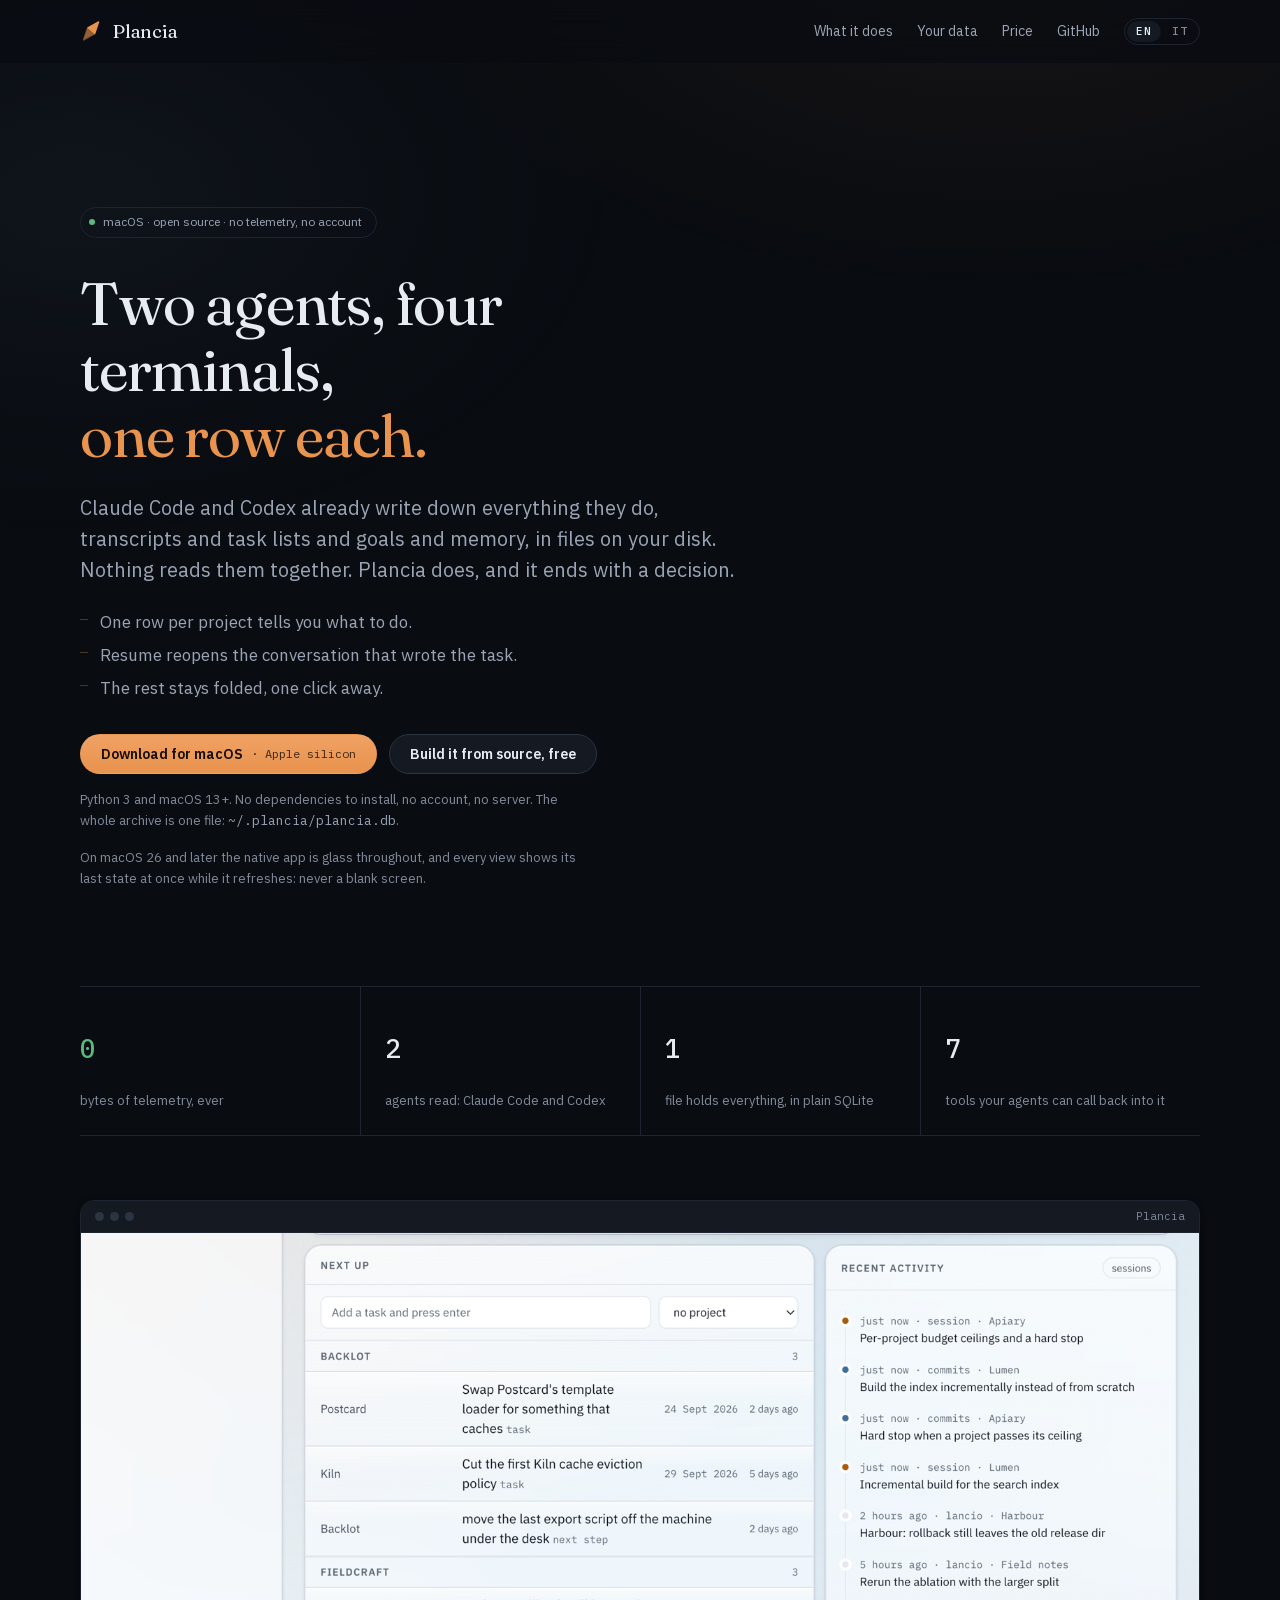
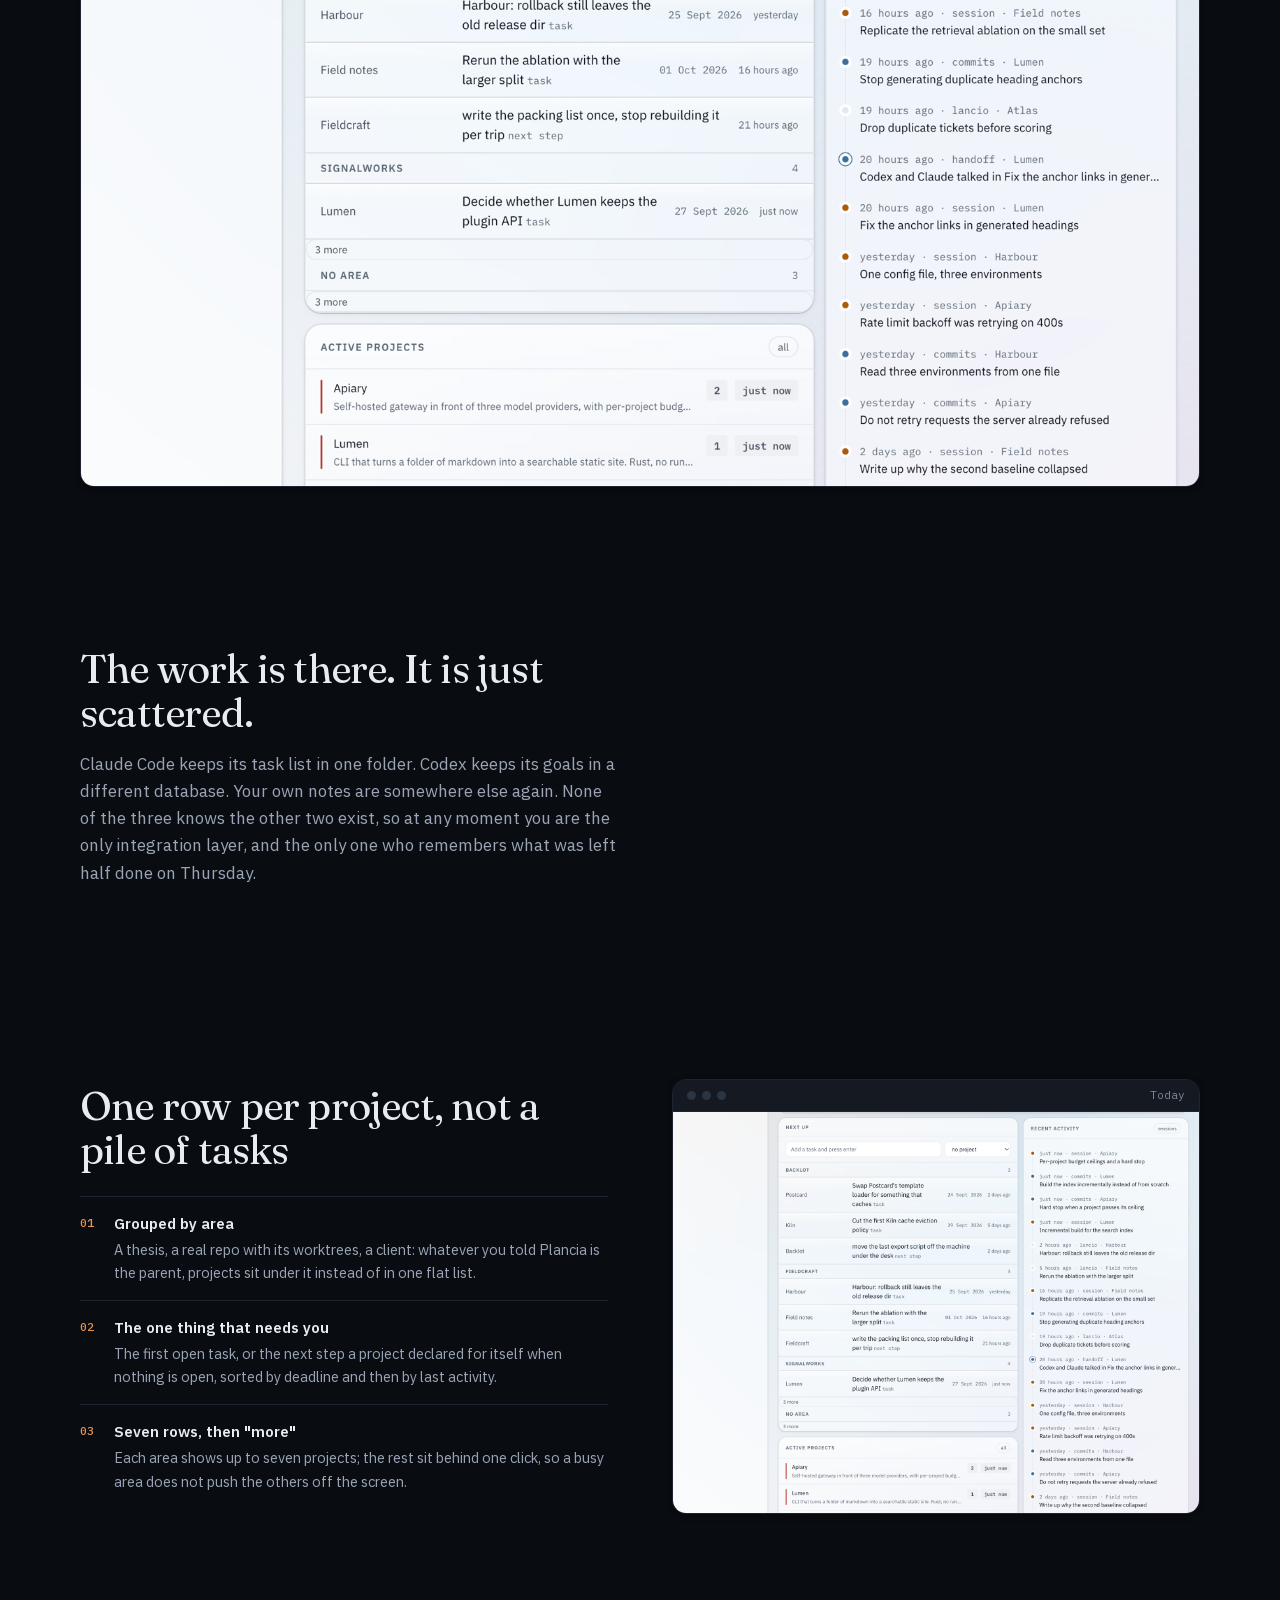
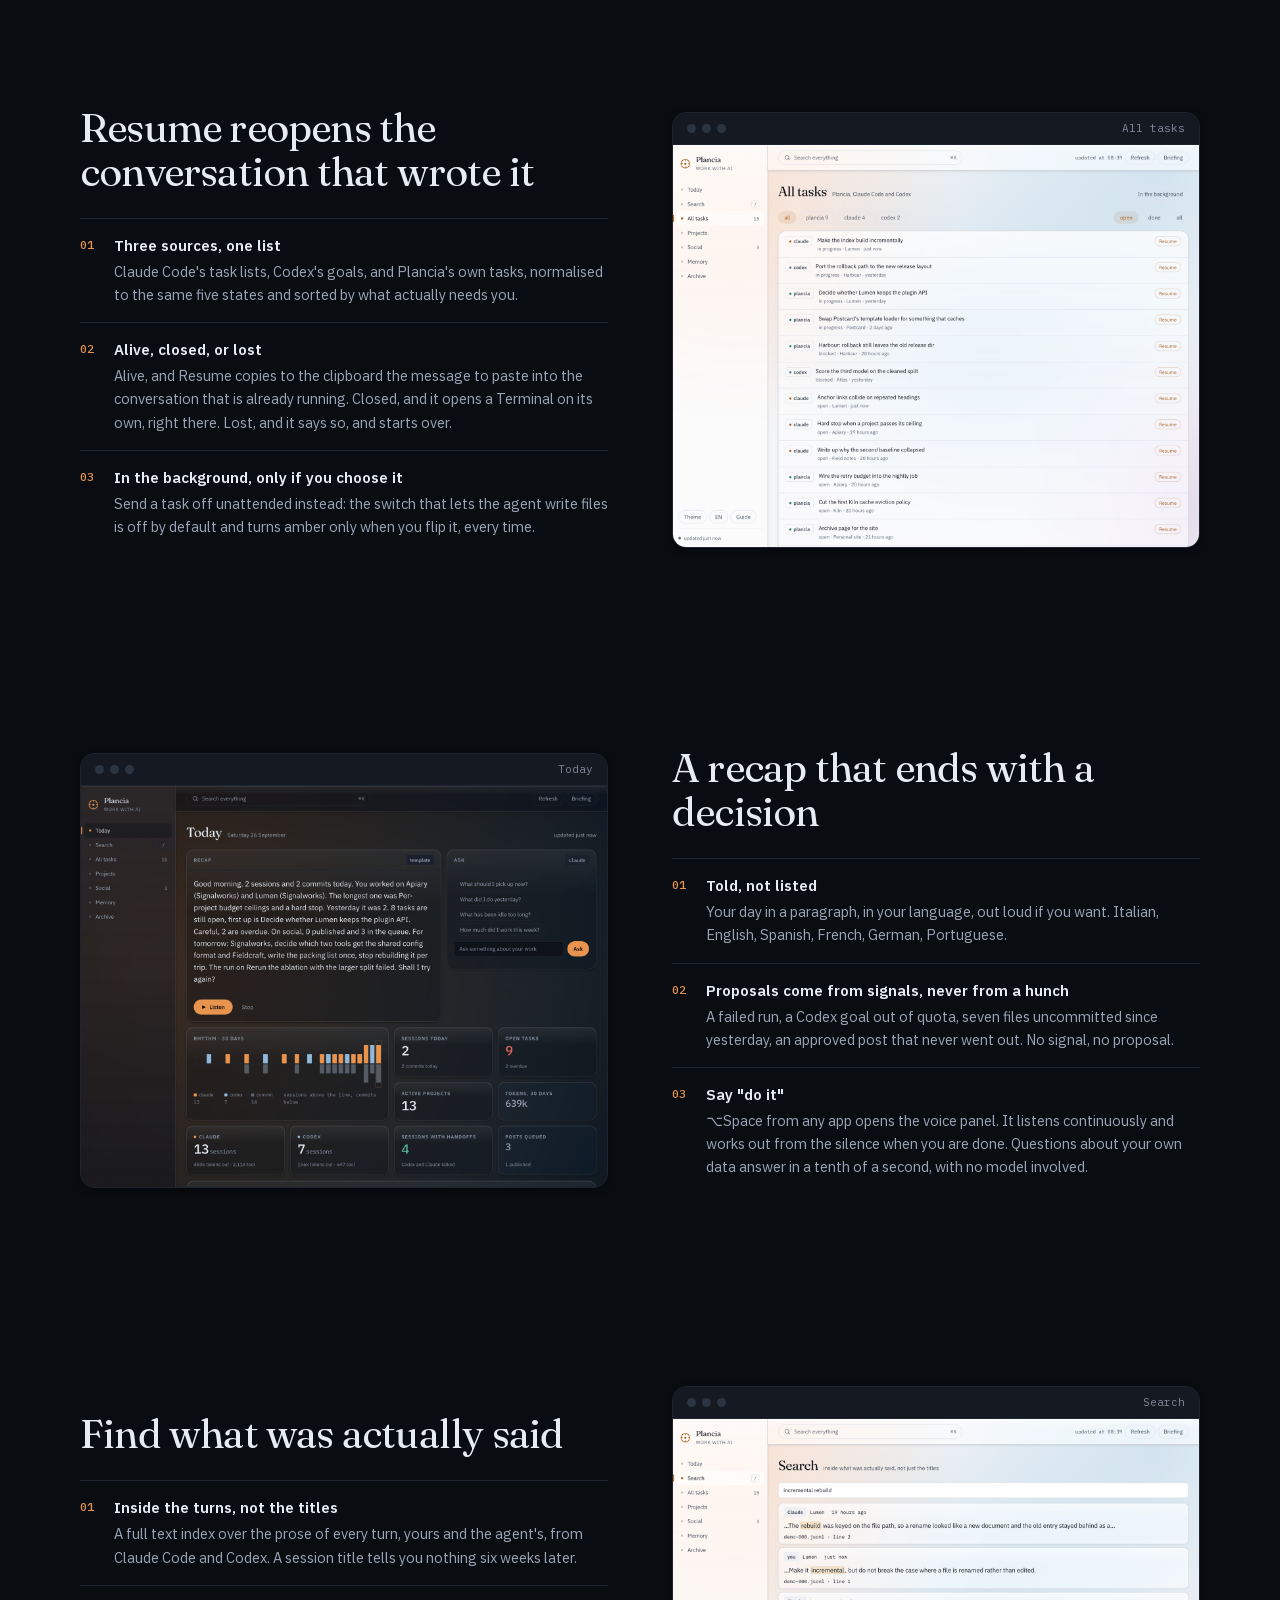
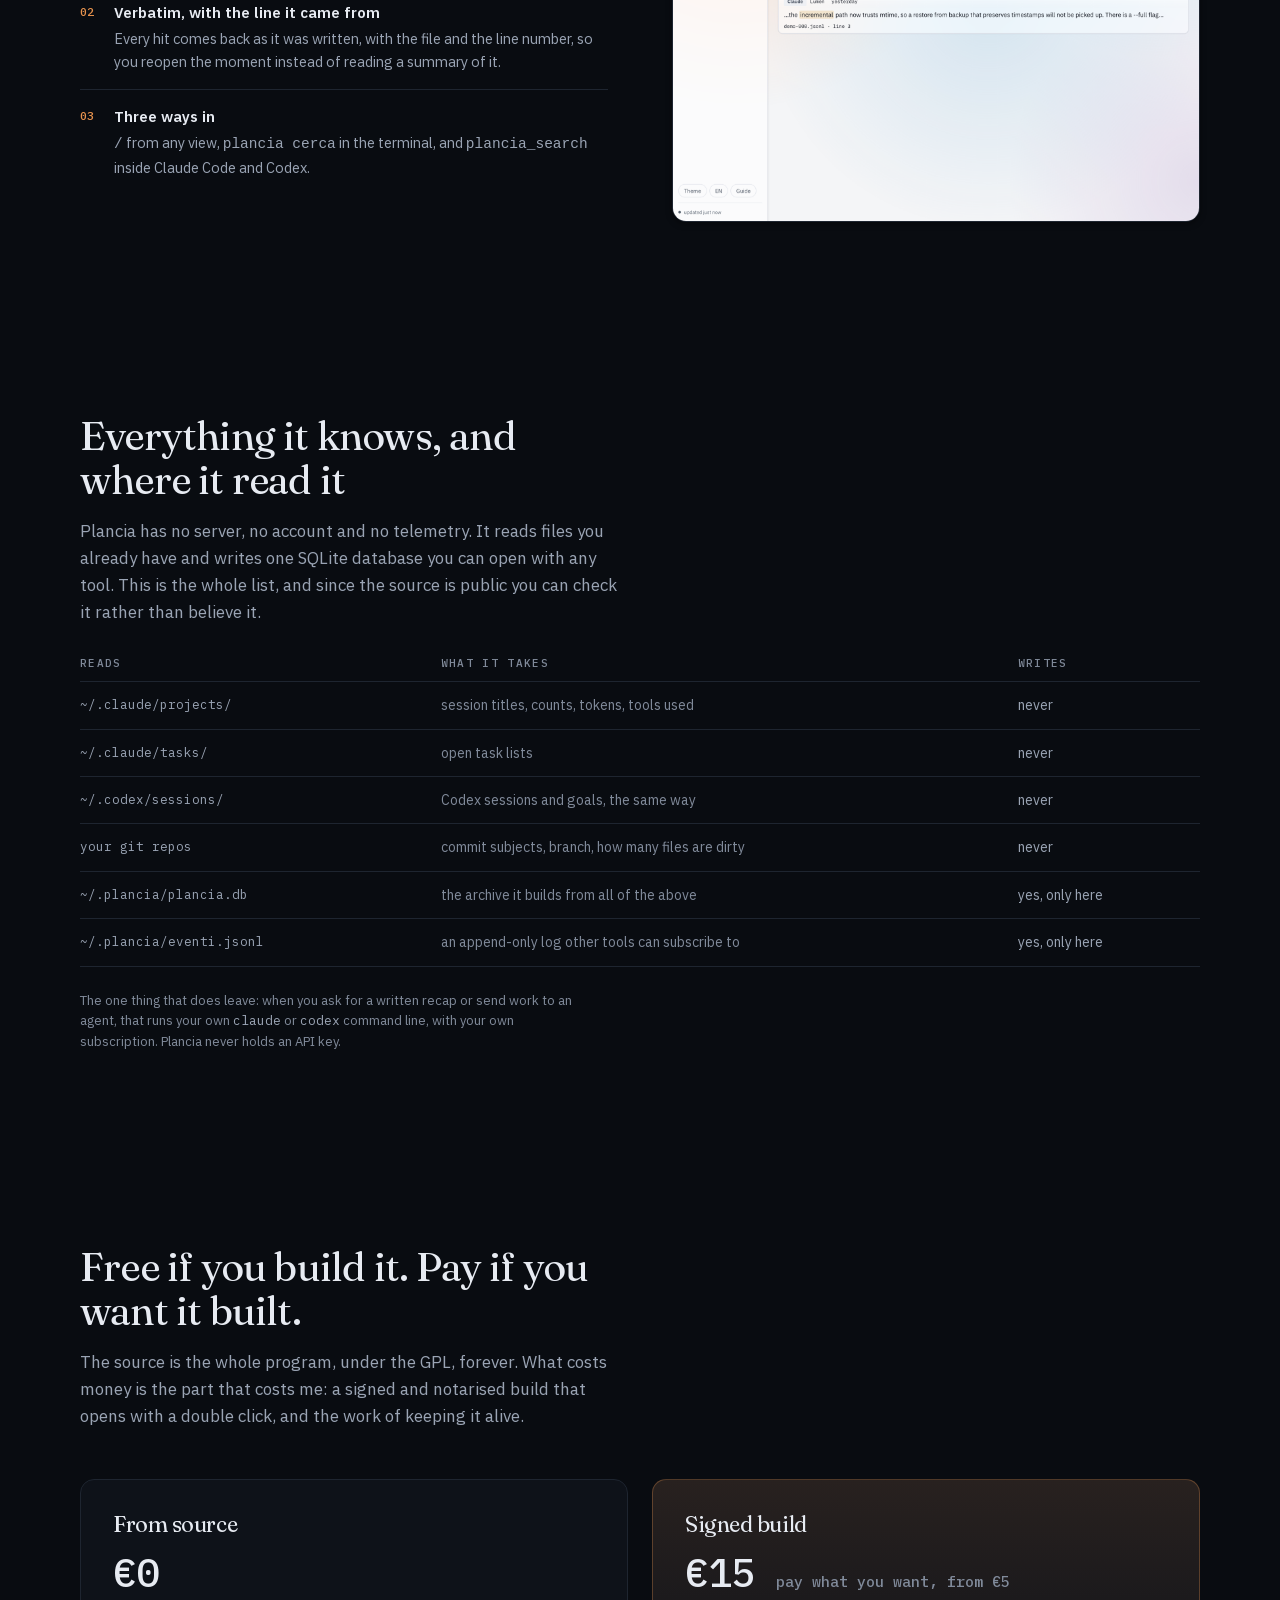
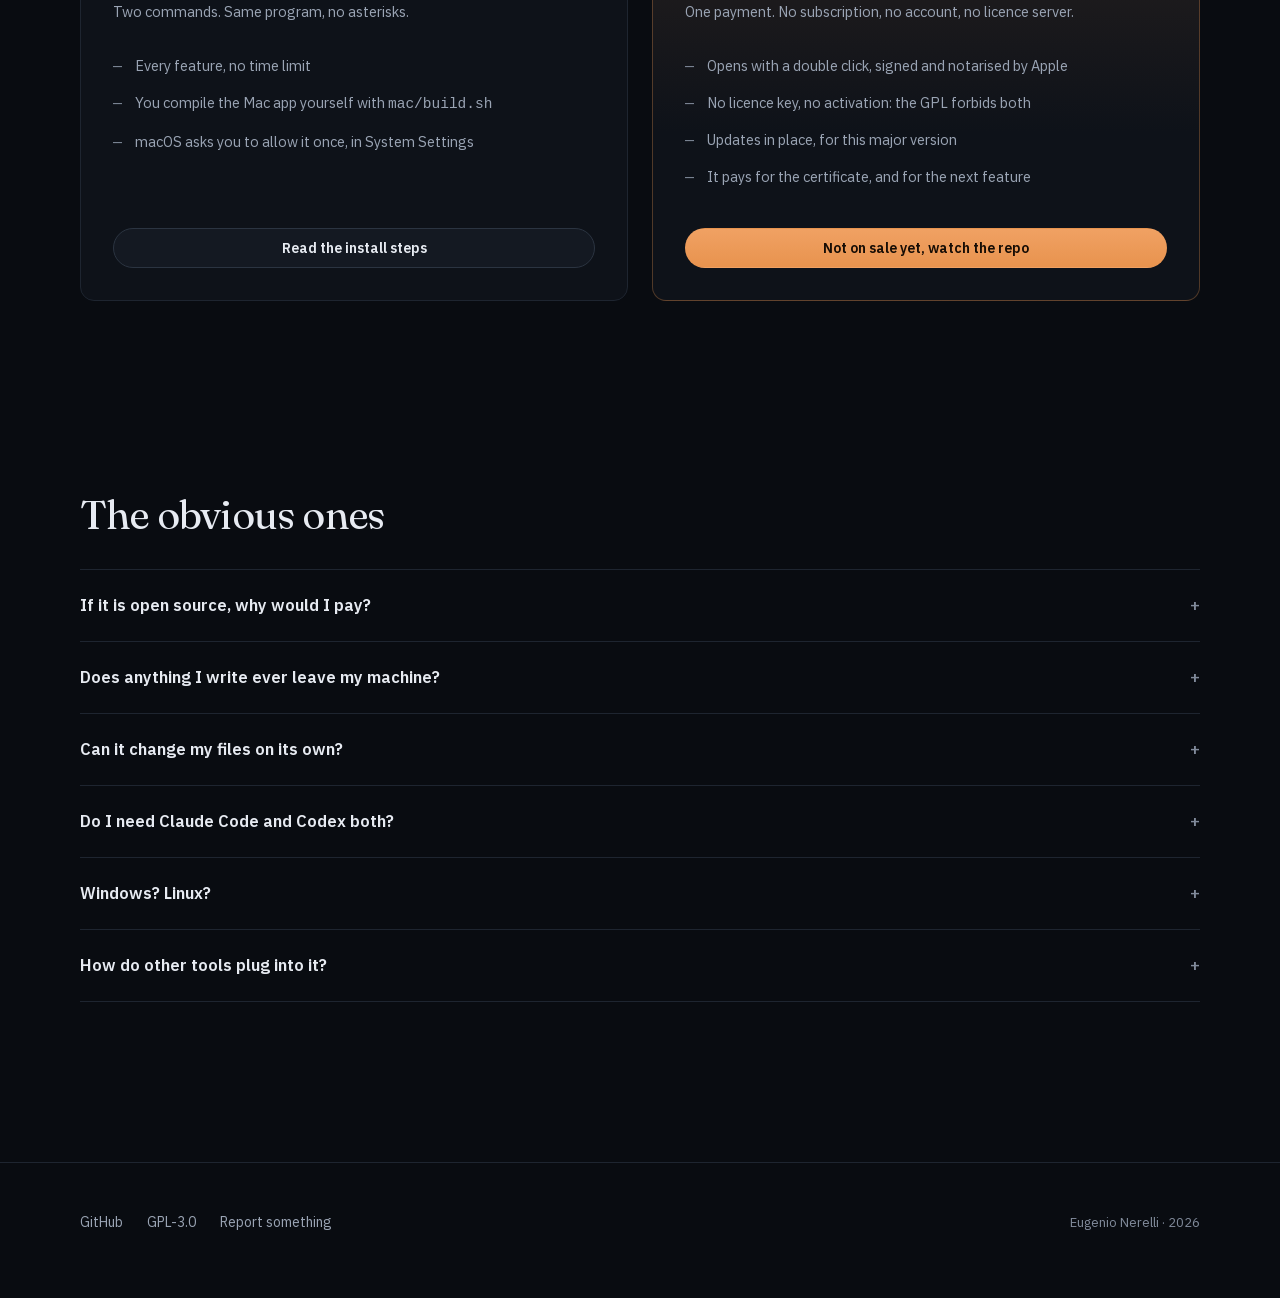
==== site/index.html @ 71d73e17 "[ICONA] l'icona diventa un ago di bussola in Liquid Glass, con il ripiego all'icns Mancava: l'icona " ====
<!doctype html>
<html lang="en">
<head>
<meta charset="utf-8">
<meta name="viewport" content="width=device-width, initial-scale=1">
<title>Plancia: one row per project, for the work you do with AI</title>
<meta name="description" content="Plancia reads what Claude Code and Codex already write on your disk and turns it into one row per project: what to do next, and Resume to reopen the conversation that wrote it. A spoken daily recap closes with a decision. Local only, open source.">
<meta property="og:title" content="Plancia: one row per project, for the work you do with AI">
<meta property="og:description" content="One row per project, from every coding agent, sorted by what needs you. Resume reopens the conversation that wrote it. A spoken recap that proposes what to do next. Runs on your machine, sends nothing.">
<meta property="og:type" content="website">
<meta property="og:image" content="https://nerln.github.io/plancia/img/today.png">
<meta name="twitter:card" content="summary_large_image">
<link rel="stylesheet" href="style.css">
<link rel="icon" href="data:image/svg+xml,<svg xmlns='http://www.w3.org/2000/svg' viewBox='0 0 32 32'><rect width='32' height='32' rx='7.5' fill='%2312161f'/><g transform='scale(.03125) translate(512 512) scale(1.2) translate(-512 -512) rotate(40 512 512)' stroke-width='40' stroke-linejoin='round'><path d='M512 190L634 500H390Z' fill='%23e8934e' stroke='%23e8934e'/><path d='M390 524H634L512 834Z' fill='%23f4efe6' stroke='%23f4efe6'/></g></svg>">
<link rel="apple-touch-icon" href="img/icon.png">
<!-- GSAP 3.14.2, servito da qui e non da un CDN: la pagina non fa una sola
     richiesta a terzi. Va con defer, e l'unica cosa che anima e' il cambio di
     lingua, che succede a un clic, molto dopo il caricamento. Se il file non
     arriva, i bottoni continuano a funzionare: la lingua cambia di scatto,
     com'e' sempre stato. Solo il core, niente plugin. -->
<script src="vendor/gsap.min.js" defer></script>
</head>
<body>

<header class="barra">
  <div class="wrap">
    <a class="marchio" href="./">
      <svg class="bussola" viewBox="0 0 24 24" aria-hidden="true">
        <g transform="scale(.0234375) translate(512 512) scale(1.7) translate(-512 -512) rotate(40 512 512)" stroke-width="40" stroke-linejoin="round" stroke="#e8934e">
          <path d="M512 190L634 500H390Z" fill="#e8934e"/>
          <path d="M390 524H634L512 834Z" fill="#e8934e" opacity=".62" stroke-opacity=".62"/>
        </g>
      </svg>
      <span class="nome">Plancia</span>
    </a>
    <nav class="menu">
      <a href="#cosa-fa" class="solo-largo" data-lingua="en">What it does</a>
      <a href="#cosa-fa" class="solo-largo" data-lingua="it">Cosa fa</a>
      <a href="#dati" class="solo-largo" data-lingua="en">Your data</a>
      <a href="#dati" class="solo-largo" data-lingua="it">I tuoi dati</a>
      <a href="#prezzo" data-lingua="en">Price</a>
      <a href="#prezzo" data-lingua="it">Prezzo</a>
      <a href="https://github.com/nerln/plancia">GitHub</a>
      <span class="lingua">
        <button data-imposta="en" aria-pressed="true">en</button>
        <button data-imposta="it" aria-pressed="false">it</button>
      </span>
    </nav>
  </div>
</header>

<main>

<!-- ------------------------------------------------------------- apertura -->
<section class="apertura">
  <div class="wrap">
    <span class="occhiello"><i class="punto"></i>
      <span data-lingua="en">macOS · open source · no telemetry, no account</span>
      <span data-lingua="it">macOS · open source · nessuna telemetria, nessun account</span>
    </span>

    <h1 data-lingua="en">Two agents, four terminals,<br><em>one row each.</em></h1>
    <h1 data-lingua="it">Due agenti, quattro terminali,<br><em>una riga ciascuno.</em></h1>

    <p class="sotto" data-lingua="en">
      Claude Code and Codex already write down everything they do, transcripts and task
      lists and goals and memory, in files on your disk. Nothing reads them together.
      Plancia does, and it ends with a decision.
    </p>
    <p class="sotto" data-lingua="it">
      Claude Code e Codex si scrivono già tutto, transcript e liste di task e obiettivi e
      memoria, in file sul tuo disco. Solo che non li legge nessuno insieme. Plancia sì,
      e finisce con una decisione.
    </p>

    <ul class="patto">
      <li data-lingua="en">One row per project tells you what to do.</li>
      <li data-lingua="it">Una riga per progetto ti dice cosa fare.</li>
      <li data-lingua="en">Resume reopens the conversation that wrote the task.</li>
      <li data-lingua="it">Riprendi riapre la conversazione che ha scritto il task.</li>
      <li data-lingua="en">The rest stays folded, one click away.</li>
      <li data-lingua="it">Il resto sta ripiegato, a un clic di distanza.</li>
    </ul>

    <div class="azioni">
      <a class="btn primo" href="#prezzo">
        <span data-lingua="en">Download for macOS</span>
        <span data-lingua="it">Scarica per macOS</span>
        <small>· Apple silicon</small>
      </a>
      <a class="btn" href="https://github.com/nerln/plancia">
        <span data-lingua="en">Build it from source, free</span>
        <span data-lingua="it">Compilalo dal sorgente, gratis</span>
      </a>
    </div>
    <p class="postilla">
      <span data-lingua="en">Python 3 and macOS 13+. No dependencies to install, no account, no server.
        The whole archive is one file: <code>~/.plancia/plancia.db</code>.</span>
      <span data-lingua="it">Python 3 e macOS 13+. Nessuna dipendenza da installare, nessun account,
        nessun server. L'archivio è un file solo: <code>~/.plancia/plancia.db</code>.</span>
    </p>
    <p class="postilla">
      <span data-lingua="en">On macOS 26 and later the native app is glass throughout, and every
        view shows its last state at once while it refreshes: never a blank screen.</span>
      <span data-lingua="it">Su macOS 26 e successivi l'app nativa è di vetro su ogni superficie,
        e ogni vista mostra subito l'ultimo stato mentre si aggiorna: mai una schermata vuota.</span>
    </p>

    <div class="prove">
      <div><div class="n zero mono">0</div>
        <p data-lingua="en">bytes of telemetry, ever</p><p data-lingua="it">byte di telemetria, mai</p></div>
      <div><div class="n mono">2</div>
        <p data-lingua="en">agents read: Claude Code and Codex</p><p data-lingua="it">agenti letti: Claude Code e Codex</p></div>
      <div><div class="n mono">1</div>
        <p data-lingua="en">file holds everything, in plain SQLite</p><p data-lingua="it">file tiene tutto, in SQLite leggibile</p></div>
      <div><div class="n mono">7</div>
        <p data-lingua="en">tools your agents can call back into it</p><p data-lingua="it">strumenti con cui gli agenti ci rientrano</p></div>
    </div>

    <div class="vetrina" data-sale>
      <div class="telaio">
        <div class="cima"><i></i><i></i><i></i><span>Plancia</span></div>
        <img src="img/today.png" width="1600" height="1220"
             alt="Plancia's Next up panel: one row per project, grouped by area, each showing what to do next.">
      </div>
    </div>
  </div>
</section>

<!-- ------------------------------------------------------------- il problema -->
<section id="cosa-fa">
  <div class="wrap">
    <h2 data-lingua="en">The work is there. It is just scattered.</h2>
    <h2 data-lingua="it">Il lavoro c'è. È solo sparpagliato.</h2>
    <p class="guida" data-lingua="en">
      Claude Code keeps its task list in one folder. Codex keeps its goals in a different
      database. Your own notes are somewhere else again. None of the three knows the other
      two exist, so at any moment you are the only integration layer, and the only one who
      remembers what was left half done on Thursday.
    </p>
    <p class="guida" data-lingua="it">
      Claude Code tiene la sua lista di task in una cartella. Codex tiene i suoi obiettivi in
      un altro database. I tuoi appunti stanno da un'altra parte ancora. Nessuno dei tre sa
      degli altri due, quindi l'unico punto di integrazione sei tu, e sei anche l'unico che
      si ricorda cosa era rimasto a metà giovedì.
    </p>
  </div>
</section>

<!-- ------------------------------------------------------------- prossimi -->
<section>
  <div class="wrap doppia">
    <div>
      <h2 data-lingua="en">One row per project, not a pile of tasks</h2>
      <h2 data-lingua="it">Una riga per progetto, non un mucchio di task</h2>
      <ul class="elenco">
        <li data-lingua="en"><span class="segno">01</span><div>
          <b>Grouped by area</b>
          <p>A thesis, a real repo with its worktrees, a client: whatever you told Plancia is the
             parent, projects sit under it instead of in one flat list.</p></div></li>
        <li data-lingua="it"><span class="segno">01</span><div>
          <b>Raggruppate per area</b>
          <p>Una tesi, un repo vero con i suoi worktree, un cliente: quello che hai detto a
             Plancia è il padre, e i progetti stanno sotto invece che in una lista piatta.</p></div></li>

        <li data-lingua="en"><span class="segno">02</span><div>
          <b>The one thing that needs you</b>
          <p>The first open task, or the next step a project declared for itself when nothing is
             open, sorted by deadline and then by last activity.</p></div></li>
        <li data-lingua="it"><span class="segno">02</span><div>
          <b>La cosa che ti serve davvero</b>
          <p>Il primo task aperto, o il prossimo passo che un progetto si è dato quando non ne ha
             nessuno aperto, ordinati per scadenza e poi per ultima attività.</p></div></li>

        <li data-lingua="en"><span class="segno">03</span><div>
          <b>Seven rows, then "more"</b>
          <p>Each area shows up to seven projects; the rest sit behind one click, so a busy area
             does not push the others off the screen.</p></div></li>
        <li data-lingua="it"><span class="segno">03</span><div>
          <b>Sette righe, poi "altri"</b>
          <p>Ogni area mostra fino a sette progetti; il resto sta a un clic di distanza, così
             un'area piena non spinge fuori schermo le altre.</p></div></li>
      </ul>
    </div>
    <div class="telaio" data-sale>
      <div class="cima"><i></i><i></i><i></i><span>Today</span></div>
      <img src="img/today.png" width="1600" height="1220"
           alt="The Next up panel: one row per project, grouped by area, each with what is next and when.">
    </div>
  </div>
</section>

<!-- ------------------------------------------------------------- riprendi -->
<section>
  <div class="wrap doppia">
    <div>
      <h2 data-lingua="en">Resume reopens the conversation that wrote it</h2>
      <h2 data-lingua="it">Riprendi riapre la conversazione che l'ha scritta</h2>
      <ul class="elenco">
        <li data-lingua="en"><span class="segno">01</span><div>
          <b>Three sources, one list</b>
          <p>Claude Code's task lists, Codex's goals, and Plancia's own tasks, normalised to the
             same five states and sorted by what actually needs you.</p></div></li>
        <li data-lingua="it"><span class="segno">01</span><div>
          <b>Tre fonti, una lista</b>
          <p>Le liste di Claude Code, gli obiettivi di Codex e i task di Plancia, riportati agli
             stessi cinque stati e ordinati per quello che ti serve davvero.</p></div></li>

        <li data-lingua="en"><span class="segno">02</span><div>
          <b>Alive, closed, or lost</b>
          <p>Alive, and Resume copies to the clipboard the message to paste into the conversation
             that is already running. Closed, and it opens a Terminal on its own, right there.
             Lost, and it says so, and starts over.</p></div></li>
        <li data-lingua="it"><span class="segno">02</span><div>
          <b>Viva, chiusa o persa</b>
          <p>Viva, e Riprendi copia negli appunti il messaggio da incollare nella conversazione
             già aperta. Chiusa, e apre da sola un Terminale, lì per lì. Persa, e lo dice, e
             riparte da zero.</p></div></li>

        <li data-lingua="en"><span class="segno">03</span><div>
          <b>In the background, only if you choose it</b>
          <p>Send a task off unattended instead: the switch that lets the agent write files is
             off by default and turns amber only when you flip it, every time.</p></div></li>
        <li data-lingua="it"><span class="segno">03</span><div>
          <b>In background, solo se lo scegli</b>
          <p>Manda un task in background invece di riprenderlo: l'interruttore che lascia scrivere
             i file all'agente è spento di default e diventa ambra solo quando lo accendi, ogni
             volta.</p></div></li>
      </ul>
    </div>
    <div class="telaio" data-sale>
      <div class="cima"><i></i><i></i><i></i><span>All tasks</span></div>
      <img src="img/board.png" width="1600" height="1220"
           alt="All tasks: a Resume button on every row, and a background-dispatch button in the corner for sending work off unattended.">
    </div>
  </div>
</section>

<!-- ------------------------------------------------------------- riepilogo -->
<section>
  <div class="wrap doppia rovescia">
    <div>
      <h2 data-lingua="en">A recap that ends with a decision</h2>
      <h2 data-lingua="it">Un riepilogo che finisce con una decisione</h2>
      <ul class="elenco">
        <li data-lingua="en"><span class="segno">01</span><div>
          <b>Told, not listed</b>
          <p>Your day in a paragraph, in your language, out loud if you want. Italian, English,
             Spanish, French, German, Portuguese.</p></div></li>
        <li data-lingua="it"><span class="segno">01</span><div>
          <b>Raccontato, non elencato</b>
          <p>La giornata in un paragrafo, nella tua lingua, a voce se vuoi. Italiano, inglese,
             spagnolo, francese, tedesco, portoghese.</p></div></li>

        <li data-lingua="en"><span class="segno">02</span><div>
          <b>Proposals come from signals, never from a hunch</b>
          <p>A failed run, a Codex goal out of quota, seven files uncommitted since yesterday, an
             approved post that never went out. No signal, no proposal.</p></div></li>
        <li data-lingua="it"><span class="segno">02</span><div>
          <b>Le proposte nascono dai segnali, mai da un'intuizione</b>
          <p>Un lancio fallito, un obiettivo di Codex senza quota, sette file non committati da
             ieri, un post approvato e mai uscito. Se il segnale non c'è, la proposta non c'è.</p></div></li>

        <li data-lingua="en"><span class="segno">03</span><div>
          <b>Say "do it"</b>
          <p>⌥Space from any app opens the voice panel. It listens continuously and works out from
             the silence when you are done. Questions about your own data answer in a tenth of a
             second, with no model involved.</p></div></li>
        <li data-lingua="it"><span class="segno">03</span><div>
          <b>Dì "fallo"</b>
          <p>⌥Spazio da qualsiasi app apre il pannello vocale. Ascolta di continuo e capisce dal
             silenzio quando hai finito. Le domande sui tuoi dati rispondono in un decimo di
             secondo, senza chiamare nessun modello.</p></div></li>
      </ul>
    </div>
    <div class="telaio" data-sale>
      <div class="cima"><i></i><i></i><i></i><span>Today</span></div>
      <img src="img/recap.png" width="1600" height="1220"
           alt="The recap read in one paragraph, with the proposal it ends on.">
    </div>
  </div>
</section>

<!-- ------------------------------------------------------------- ricerca -->
<section>
  <div class="wrap doppia">
    <div>
      <h2 data-lingua="en">Find what was actually said</h2>
      <h2 data-lingua="it">Ritrovare quello che è stato detto davvero</h2>
      <ul class="elenco">
        <li data-lingua="en"><span class="segno">01</span><div>
          <b>Inside the turns, not the titles</b>
          <p>A full text index over the prose of every turn, yours and the agent's, from Claude Code
             and Codex. A session title tells you nothing six weeks later.</p></div></li>
        <li data-lingua="it"><span class="segno">01</span><div>
          <b>Dentro i turni, non nei titoli</b>
          <p>Un indice sul testo di ogni turno, tuoi e dell'agente, di Claude Code e di Codex. Il
             titolo di una sessione non dice niente sei settimane dopo.</p></div></li>

        <li data-lingua="en"><span class="segno">02</span><div>
          <b>Verbatim, with the line it came from</b>
          <p>Every hit comes back as it was written, with the file and the line number, so you
             reopen the moment instead of reading a summary of it.</p></div></li>
        <li data-lingua="it"><span class="segno">02</span><div>
          <b>Com'era scritto, con la riga da cui viene</b>
          <p>Ogni risultato torna verbatim, con il file e il numero di riga, così riapri il momento
             invece di leggerne un riassunto.</p></div></li>

        <li data-lingua="en"><span class="segno">03</span><div>
          <b>Three ways in</b>
          <p><code>/</code> from any view, <code>plancia cerca</code> in the terminal, and
             <code>plancia_search</code> inside Claude Code and Codex.</p></div></li>
        <li data-lingua="it"><span class="segno">03</span><div>
          <b>Tre strade</b>
          <p><code>/</code> da qualsiasi vista, <code>plancia cerca</code> da terminale, e
             <code>plancia_search</code> dentro Claude Code e Codex.</p></div></li>
      </ul>
    </div>
    <div class="telaio" data-sale>
      <div class="cima"><i></i><i></i><i></i><span>Search</span></div>
      <img src="img/cerca.png" width="1600" height="1220"
           alt="The search view: turns matching a phrase, each with the file and line it came from.">
    </div>
  </div>
</section>

<!-- ------------------------------------------------------------- dati -->
<section id="dati">
  <div class="wrap">
    <h2 data-lingua="en">Everything it knows, and where it read it</h2>
    <h2 data-lingua="it">Tutto quello che sa, e dove l'ha letto</h2>
    <p class="guida" data-lingua="en">
      Plancia has no server, no account and no telemetry. It reads files you already have and
      writes one SQLite database you can open with any tool. This is the whole list, and since
      the source is public you can check it rather than believe it.
    </p>
    <p class="guida" data-lingua="it">
      Plancia non ha un server, non ha un account e non manda telemetria. Legge file che hai già e
      scrive un database SQLite che puoi aprire con qualsiasi strumento. Questa è la lista intera,
      e siccome il sorgente è pubblico puoi controllarla invece di crederci.
    </p>

    <table class="provenienza">
      <thead>
        <tr data-lingua="en"><th>reads</th><th>what it takes</th><th>writes</th></tr>
        <tr data-lingua="it"><th>legge</th><th>cosa ne prende</th><th>scrive</th></tr>
      </thead>
      <tbody>
        <tr data-lingua="en">
          <td class="percorso">~/.claude/projects/</td>
          <td class="verso">session titles, counts, tokens, tools used</td>
          <td>never</td></tr>
        <tr data-lingua="it">
          <td class="percorso">~/.claude/projects/</td>
          <td class="verso">titoli delle sessioni, conteggi, token, strumenti usati</td>
          <td>mai</td></tr>

        <tr data-lingua="en">
          <td class="percorso">~/.claude/tasks/</td>
          <td class="verso">open task lists</td><td>never</td></tr>
        <tr data-lingua="it">
          <td class="percorso">~/.claude/tasks/</td>
          <td class="verso">le liste di task aperte</td><td>mai</td></tr>

        <tr data-lingua="en">
          <td class="percorso">~/.codex/sessions/</td>
          <td class="verso">Codex sessions and goals, the same way</td><td>never</td></tr>
        <tr data-lingua="it">
          <td class="percorso">~/.codex/sessions/</td>
          <td class="verso">sessioni e obiettivi di Codex, allo stesso modo</td><td>mai</td></tr>

        <tr data-lingua="en">
          <td class="percorso">your git repos</td>
          <td class="verso">commit subjects, branch, how many files are dirty</td><td>never</td></tr>
        <tr data-lingua="it">
          <td class="percorso">i tuoi repo git</td>
          <td class="verso">oggetto dei commit, ramo, quanti file sono da committare</td><td>mai</td></tr>

        <tr data-lingua="en">
          <td class="percorso">~/.plancia/plancia.db</td>
          <td class="verso">the archive it builds from all of the above</td><td>yes, only here</td></tr>
        <tr data-lingua="it">
          <td class="percorso">~/.plancia/plancia.db</td>
          <td class="verso">l'archivio che costruisce con tutto il resto</td><td>sì, solo qui</td></tr>

        <tr data-lingua="en">
          <td class="percorso">~/.plancia/eventi.jsonl</td>
          <td class="verso">an append-only log other tools can subscribe to</td><td>yes, only here</td></tr>
        <tr data-lingua="it">
          <td class="percorso">~/.plancia/eventi.jsonl</td>
          <td class="verso">un registro in append a cui altri strumenti si possono agganciare</td><td>sì, solo qui</td></tr>
      </tbody>
    </table>

    <p class="postilla" style="margin-top:24px">
      <span data-lingua="en">The one thing that does leave: when you ask for a written recap or send work to an
        agent, that runs your own <code>claude</code> or <code>codex</code> command line, with your
        own subscription. Plancia never holds an API key.</span>
      <span data-lingua="it">L'unica cosa che esce: quando chiedi un riepilogo scritto o mandi un lavoro a un
        agente, gira la tua riga di comando <code>claude</code> o <code>codex</code>, con il tuo
        abbonamento. Plancia non tiene nessuna chiave API.</span>
    </p>
  </div>
</section>

<!-- ------------------------------------------------------------- prezzo -->
<section id="prezzo">
  <div class="wrap">
    <h2 data-lingua="en">Free if you build it. Pay if you want it built.</h2>
    <h2 data-lingua="it">Gratis se te lo compili. A pagamento se lo vuoi già pronto.</h2>
    <p class="guida" data-lingua="en">
      The source is the whole program, under the GPL, forever. What costs money is the part
      that costs me: a signed and notarised build that opens with a double click, and the work
      of keeping it alive.
    </p>
    <p class="guida" data-lingua="it">
      Il sorgente è tutto il programma, sotto GPL, per sempre. Quello che costa è la parte che
      costa a me: una build firmata e notarizzata che si apre con un doppio clic, e il lavoro di
      tenerla viva.
    </p>

    <div class="prezzi">
      <div class="prezzo">
        <h3 data-lingua="en">From source</h3>
        <h3 data-lingua="it">Dal sorgente</h3>
        <div class="cifra">€0</div>
        <p class="nota" data-lingua="en">Two commands. Same program, no asterisks.</p>
        <p class="nota" data-lingua="it">Due comandi. Lo stesso programma, senza asterischi.</p>
        <ul>
          <li data-lingua="en">Every feature, no time limit</li>
          <li data-lingua="it">Tutte le funzioni, senza scadenza</li>
          <li data-lingua="en">You compile the Mac app yourself with <code>mac/build.sh</code></li>
          <li data-lingua="it">L'app Mac te la compili con <code>mac/build.sh</code></li>
          <li data-lingua="en">macOS asks you to allow it once, in System Settings</li>
          <li data-lingua="it">macOS te la fa autorizzare una volta, da Impostazioni di Sistema</li>
        </ul>
        <a class="btn" href="https://github.com/nerln/plancia#install">
          <span data-lingua="en">Read the install steps</span>
          <span data-lingua="it">Vedi come si installa</span>
        </a>
      </div>

      <div class="prezzo scelto">
        <h3 data-lingua="en">Signed build</h3>
        <h3 data-lingua="it">Build firmata</h3>
        <div class="cifra">€15 <small data-lingua="en">pay what you want, from €5</small><small data-lingua="it">quanto vuoi, da €5</small></div>
        <p class="nota" data-lingua="en">One payment. No subscription, no account, no licence server.</p>
        <p class="nota" data-lingua="it">Un pagamento solo. Nessun abbonamento, nessun account, nessun server di licenze.</p>
        <ul>
          <li data-lingua="en">Opens with a double click, signed and notarised by Apple</li>
          <li data-lingua="it">Si apre con un doppio clic, firmata e notarizzata da Apple</li>
          <li data-lingua="en">No licence key, no activation: the GPL forbids both</li>
          <li data-lingua="it">Nessuna chiave, nessuna attivazione: la GPL le vieta</li>
          <li data-lingua="en">Updates in place, for this major version</li>
          <li data-lingua="it">Si aggiorna da sola, per questa versione maggiore</li>
          <li data-lingua="en">It pays for the certificate, and for the next feature</li>
          <li data-lingua="it">Paga il certificato, e la prossima funzione</li>
        </ul>
        <a class="btn primo" href="https://github.com/nerln/plancia/releases" data-pagamento>
          <span data-lingua="en">Get the signed build</span>
          <span data-lingua="it">Prendi la build firmata</span>
        </a>
      </div>
    </div>
  </div>
</section>

<!-- ------------------------------------------------------------- domande -->
<section>
  <div class="wrap">
    <h2 data-lingua="en">The obvious ones</h2>
    <h2 data-lingua="it">Quelle ovvie</h2>

    <div class="domande">
      <details class="domanda">
        <summary><span data-lingua="en">If it is open source, why would I pay?</span><span data-lingua="it">Se è open source, perché dovrei pagare?</span></summary>
        <p data-lingua="en">You would not, if you are happy compiling it. That path stays complete and free, and
          this is not a crippled build: the paid one is the same code. What you buy is the signing
          certificate Apple charges me for every year, the notarisation, and the fact that someone
          keeps fixing it. Ardour and Krita have worked this way for years.</p>
        <p data-lingua="it">Non pagheresti, se sei contento di compilartelo. Quella strada resta completa e
          gratis, e non è una versione mutilata: quella a pagamento è lo stesso codice. Quello che
          compri è il certificato di firma che Apple mi fa pagare ogni anno, la notarizzazione, e il
          fatto che qualcuno continui a sistemarlo. Ardour e Krita funzionano così da anni.</p>
      </details>

      <details class="domanda">
        <summary><span data-lingua="en">Does anything I write ever leave my machine?</span><span data-lingua="it">Esce mai qualcosa che scrivo dalla mia macchina?</span></summary>
        <p data-lingua="en">Not through Plancia. It has no network client of its own beyond an optional GitHub
          call for your public repo list, which you can leave off. When you ask for a written recap
          it runs the <code>claude</code> command you already have, so that text goes wherever your
          own subscription already sends it, and nowhere else.</p>
        <p data-lingua="it">Non attraverso Plancia. Non ha un client di rete suo, a parte una chiamata a GitHub
          per l'elenco dei tuoi repo pubblici, che puoi lasciare spenta. Quando chiedi un riepilogo
          scritto gira il comando <code>claude</code> che hai già, quindi quel testo va dove lo manda
          già il tuo abbonamento, e da nessun'altra parte.</p>
      </details>

      <details class="domanda">
        <summary><span data-lingua="en">Can it change my files on its own?</span><span data-lingua="it">Può cambiare i miei file da solo?</span></summary>
        <p data-lingua="en">Only if you turn on "can modify the project files" for that dispatch, that
          time: it is off by default and turns amber only once you flip it, never on its own.
          Everything else, the voice and the recap and the proposals, reads and reports.</p>
        <p data-lingua="it">Solo se accendi tu l'interruttore "può modificare i file del progetto" per
          quel lancio, quella volta: è spento di default e diventa ambra solo quando lo accendi,
          mai da solo. Tutto il resto, la voce e il riepilogo e le proposte, legge e riferisce.</p>
      </details>

      <details class="domanda">
        <summary><span data-lingua="en">Do I need Claude Code and Codex both?</span><span data-lingua="it">Mi servono sia Claude Code sia Codex?</span></summary>
        <p data-lingua="en">No. Each source is optional: with only one installed you get one column instead of
          two, and everything else works the same.</p>
        <p data-lingua="it">No. Ogni fonte è opzionale: con uno solo installato hai una colonna invece di due, e
          tutto il resto funziona uguale.</p>
      </details>

      <details class="domanda">
        <summary><span data-lingua="en">Windows? Linux?</span><span data-lingua="it">Windows? Linux?</span></summary>
        <p data-lingua="en">The server, the dashboard and the recap are plain Python and already run anywhere
          Python runs, browser included. Only the native app, the menu bar and the voice panel are macOS.</p>
        <p data-lingua="it">Il server, la dashboard e il riepilogo sono Python puro e girano già ovunque giri
          Python, browser compreso. Sono macOS solo l'app nativa, la barra dei menu e il pannello
          vocale.</p>
      </details>

      <details class="domanda">
        <summary><span data-lingua="en">How do other tools plug into it?</span><span data-lingua="it">Come ci si aggancia da altri strumenti?</span></summary>
        <p data-lingua="en">Two ways. Seven MCP tools, so Claude Code and Codex can read and write the archive
          from inside a session; and an append-only event log at <code>~/.plancia/eventi.jsonl</code>,
          one JSON line per event, so anything else can follow along by keeping a bookmark.</p>
        <p data-lingua="it">In due modi. Sette strumenti MCP, così Claude Code e Codex leggono e scrivono
          l'archivio da dentro una sessione; e un registro in append in
          <code>~/.plancia/eventi.jsonl</code>, una riga JSON per evento, così qualsiasi altra cosa
          può seguirlo tenendo un segnalibro.</p>
      </details>
    </div>
  </div>
</section>

</main>

<footer>
  <div class="wrap">
    <a href="https://github.com/nerln/plancia">GitHub</a>
    <a href="https://github.com/nerln/plancia/blob/main/LICENSE">GPL-3.0</a>
    <a href="https://github.com/nerln/plancia/issues">
      <span data-lingua="en">Report something</span><span data-lingua="it">Segnala qualcosa</span></a>
    <span class="firma">Eugenio Nerelli · 2026</span>
  </div>
</footer>

<script>
// Il link di pagamento. Finché è vuoto il bottone porta alle release e dice che
// la build firmata sta arrivando: meglio una pagina onesta di un link morto.
const PAGAMENTO = "";

(function () {
  const bottone = document.querySelector('[data-pagamento]');
  if (PAGAMENTO) {
    bottone.href = PAGAMENTO;
  } else {
    // Il prezzo non si sbiadisce. Sbiadirlo era il modo di dire "non ancora in
    // vendita" senza dirlo, e costava caro: la nota scendeva a 2,5:1 di
    // contrasto, e la velatura ambra della carta scelta la abbassava ancora
    // invece di alzarla. Che non sia in vendita lo dice il bottone, a parole.
    bottone.innerHTML = '<span data-lingua="en">Not on sale yet, watch the repo</span>'
                      + '<span data-lingua="it">Non è ancora in vendita, segui il repo</span>';
  }
})();

// La lingua: quella salvata, se no quella del browser, se no inglese.
(function () {
  var salvata = null;
  try { salvata = localStorage.getItem('plancia-lingua'); } catch (e) {}
  var lingua = salvata || ((navigator.language || 'en').slice(0, 2) === 'it' ? 'it' : 'en');
  imposta(lingua);

  function imposta(l, aMano) {
    document.documentElement.lang = l;
    document.querySelectorAll('.lingua button').forEach(function (b) {
      b.setAttribute('aria-pressed', String(b.dataset.imposta === l));
    });
    try { localStorage.setItem('plancia-lingua', l); } catch (e) {}
    // Solo quando il cambio l'ha chiesto qualcuno. Al caricamento la lingua e'
    // gia' quella giusta e non c'e' niente da raccontare: animarla vorrebbe
    // dire far lampeggiare la pagina a ogni visita.
    if (aMano) riscrive(l);
  }

  /* Il cambio di lingua, in movimento.
     Le due lingue stanno tutte e due nel DOM e il CSS nasconde quella
     sbagliata, quindi oggi il cambio e' uno scatto secco: la pagina si
     sostituisce e non si capisce che e' la stessa pagina. Qui invece si
     riscrive dall'alto in basso, una riga dietro l'altra, e resta la stessa
     pagina con un'altra etichetta sopra. Che e' quello che plancia dice di se'
     e che il testo da solo non fa vedere.

     Si muove solo quello che entra. Chi esce non fa niente: e' il CSS a
     toglierlo, ed e' giusto cosi', perche' una lingua che si dissolve mentre
     l'altra arriva da' due pagine sovrapposte invece di una che cambia.

     Senza JS non esiste nemmeno il selettore e la pagina resta in inglese,
     completa. Senza GSAP i bottoni funzionano lo stesso, di scatto. Con
     prefers-reduced-motion non si muove niente: la regola CSS del sito non
     coprirebbe GSAP, che scrive stili inline, quindi il controllo si fa qui. */
  var fermo = matchMedia('(prefers-reduced-motion: reduce)').matches;

  function riscrive(l) {
    if (fermo || !window.gsap) return;

    var tutte = document.querySelectorAll('[data-lingua]');
    // Due clic in fretta possono lasciare una dissolvenza a meta' su una lingua
    // che intanto e' stata nascosta. Si azzera prima di ripartire, cosi'
    // nessun elemento resta con un'opacita' appesa addosso.
    gsap.killTweensOf(tutte);
    gsap.set(tutte, { clearProps: 'all' });

    // Le posizioni si leggono adesso, dopo il cambio di lang, quando le nuove
    // righe sono gia' visibili. E si anima solo cio' che l'occhio ha davvero
    // davanti: se la cascata si spalmasse su tutte e 67 le righe della lingua,
    // in pagina se ne vedrebbe una scheggia.
    var visibili = [], entrano = [];
    document.querySelectorAll('[data-lingua="' + l + '"]').forEach(function (n) {
      var r = n.getBoundingClientRect();
      if (!r.height) return;                       // nascosto dal CSS a questa larghezza
      visibili.push(n);
      if (r.bottom > 0 && r.top < innerHeight) entrano.push(n);
    });
    // Se la finestra non si lascia misurare -succede in certi contenitori, dove
    // innerHeight torna 0- il filtro sopra svuoterebbe tutto e il cambio lingua
    // resterebbe muto senza che nessuno se ne accorga. Meglio ripiegare sulle
    // prime righe in ordine di documento che non animare niente.
    if (!entrano.length) entrano = visibili.slice(0, 24);
    if (!entrano.length) return;

    gsap.from(entrano, {
      opacity: 0,
      y: 6,
      duration: .28,
      ease: 'power2.out',
      stagger: { amount: .22 },
      clearProps: 'all',
      overwrite: true
    });
  }

  document.querySelectorAll('.lingua button').forEach(function (b) {
    b.addEventListener('click', function () { imposta(b.dataset.imposta, true); });
  });

  // la barra si stacca dallo sfondo solo quando si è scesi
  var barra = document.querySelector('header.barra');
  var segnaBarra = function () { barra.classList.toggle('attaccata', window.scrollY > 8); };
  segnaBarra();
  addEventListener('scroll', segnaBarra, { passive: true });

  // entrata: una volta sola, e solo per le immagini grandi
  var osservatore = new IntersectionObserver(function (voci) {
    voci.forEach(function (v) {
      if (v.isIntersecting) { v.target.classList.add('visto'); osservatore.unobserve(v.target); }
    });
  }, { rootMargin: '0px 0px -12% 0px' });
  // Da qui in poi il contenuto puo' partire nascosto, perche' da qui in poi c'e'
  // chi lo riaccende.
  document.documentElement.classList.add('anima');
  document.querySelectorAll('[data-sale]').forEach(function (n) { osservatore.observe(n); });
})();
</script>
</body>
</html>
---- site/style.css ----
/* Il sito di Plancia.
 *
 * Stessa voce dell'app: serif per i titoli, monospaziato per i numeri, sans per
 * il resto. Un accento solo. Qui però c'è più aria: una pagina che deve
 * convincere respira più di uno strumento che deve informare.
 *
 * Font vendorizzati in locale, stessi file e stessa licenza della dashboard
 * (vedi font/LICENSE-fonts.txt): nessuna richiesta a Google a runtime. La
 * scala --t-* è la stessa dell'app dove un valore combacia, più due gradini
 * che l'app non ha (--t-hero, --t-lead) per il titolo e il paragrafo del
 * hero: anche il hero, che deve convincere più che informare, sta sulla
 * scala e non su una taglia scritta a mano. La prova sui font-size di
 * web/style.css non copre questo file (è un altro CSS): qui la stessa
 * regola la applica tools/prove/sito.py.
 */

@font-face {
  font-family: "Fraunces";
  font-style: normal;
  font-weight: 300 700;
  font-display: swap;
  src: url("font/fraunces.woff2") format("woff2");
  unicode-range: U+0000-00FF, U+0131, U+0152-0153, U+02BB-02BC, U+02C6, U+02DA, U+02DC, U+0304, U+0308, U+0329, U+2000-206F, U+20AC, U+2122, U+2191, U+2193, U+2212, U+2215, U+FEFF, U+FFFD;
}
@font-face {
  font-family: "Fraunces";
  font-style: normal;
  font-weight: 300 700;
  font-display: swap;
  src: url("font/fraunces-latin-ext.woff2") format("woff2");
  unicode-range: U+0100-02BA, U+02BD-02C5, U+02C7-02CC, U+02CE-02D7, U+02DD-02FF, U+0304, U+0308, U+0329, U+1D00-1DBF, U+1E00-1E9F, U+1EF2-1EFF, U+2020, U+20A0-20AB, U+20AD-20C0, U+2113, U+2C60-2C7F, U+A720-A7FF;
}
@font-face {
  font-family: "IBM Plex Sans";
  font-style: normal;
  font-weight: 400 600;
  font-display: swap;
  src: url("font/plex-sans.woff2") format("woff2");
  unicode-range: U+0000-00FF, U+0131, U+0152-0153, U+02BB-02BC, U+02C6, U+02DA, U+02DC, U+0304, U+0308, U+0329, U+2000-206F, U+20AC, U+2122, U+2191, U+2193, U+2212, U+2215, U+FEFF, U+FFFD;
}
@font-face {
  font-family: "IBM Plex Sans";
  font-style: normal;
  font-weight: 400 600;
  font-display: swap;
  src: url("font/plex-sans-latin-ext.woff2") format("woff2");
  unicode-range: U+0100-02BA, U+02BD-02C5, U+02C7-02CC, U+02CE-02D7, U+02DD-02FF, U+0304, U+0308, U+0329, U+1D00-1DBF, U+1E00-1E9F, U+1EF2-1EFF, U+2020, U+20A0-20AB, U+20AD-20C0, U+2113, U+2C60-2C7F, U+A720-A7FF;
}
@font-face {
  font-family: "IBM Plex Mono";
  font-style: normal;
  font-weight: 400;
  font-display: swap;
  src: url("font/plex-mono-400.woff2") format("woff2");
  unicode-range: U+0000-00FF, U+0131, U+0152-0153, U+02BB-02BC, U+02C6, U+02DA, U+02DC, U+0304, U+0308, U+0329, U+2000-206F, U+20AC, U+2122, U+2191, U+2193, U+2212, U+2215, U+FEFF, U+FFFD;
}
@font-face {
  font-family: "IBM Plex Mono";
  font-style: normal;
  font-weight: 400;
  font-display: swap;
  src: url("font/plex-mono-400-latin-ext.woff2") format("woff2");
  unicode-range: U+0100-02BA, U+02BD-02C5, U+02C7-02CC, U+02CE-02D7, U+02DD-02FF, U+0304, U+0308, U+0329, U+1D00-1DBF, U+1E00-1E9F, U+1EF2-1EFF, U+2020, U+20A0-20AB, U+20AD-20C0, U+2113, U+2C60-2C7F, U+A720-A7FF;
}
@font-face {
  font-family: "IBM Plex Mono";
  font-style: normal;
  font-weight: 500;
  font-display: swap;
  src: url("font/plex-mono-500.woff2") format("woff2");
  unicode-range: U+0000-00FF, U+0131, U+0152-0153, U+02BB-02BC, U+02C6, U+02DA, U+02DC, U+0304, U+0308, U+0329, U+2000-206F, U+20AC, U+2122, U+2191, U+2193, U+2212, U+2215, U+FEFF, U+FFFD;
}
@font-face {
  font-family: "IBM Plex Mono";
  font-style: normal;
  font-weight: 500;
  font-display: swap;
  src: url("font/plex-mono-500-latin-ext.woff2") format("woff2");
  unicode-range: U+0100-02BA, U+02BD-02C5, U+02C7-02CC, U+02CE-02D7, U+02DD-02FF, U+0304, U+0308, U+0329, U+1D00-1DBF, U+1E00-1E9F, U+1EF2-1EFF, U+2020, U+20A0-20AB, U+20AD-20C0, U+2113, U+2C60-2C7F, U+A720-A7FF;
}

:root {
  --ink-0: #090c11;
  --ink-1: #0e1219;
  --ink-2: #141922;
  --line: #1e2530;
  --line-strong: #2b3441;
  --text: #e7ebf2;
  --text-2: #9aa4b4;
  --text-3: #808a9a;
  --amber: #e8934e;
  --amber-soft: rgba(232, 147, 78, .12);
  --amber-line: rgba(232, 147, 78, .3);
  --codex: #8fb8d9;
  --nominal: #5cb87f;

  --s1: 4px; --s2: 8px; --s3: 12px; --s4: 16px; --s5: 24px;
  --s6: 32px; --s7: 48px; --s8: 64px; --s9: 96px; --s10: 144px;

  --r-tag: 3px; --r-card: 10px; --r-panel: 14px; --r-pill: 999px;

  --serif: "Fraunces", ui-serif, "New York", "Iowan Old Style", Palatino, Georgia, serif;
  --sans: "IBM Plex Sans", -apple-system, BlinkMacSystemFont, "SF Pro Text", Inter, system-ui, sans-serif;
  --mono: "IBM Plex Mono", ui-monospace, "SF Mono", SFMono-Regular, Menlo, monospace;

  /* stessa scala della dashboard (web/style.css): qui si usa solo dove un
     valore combacia già, il resto del sito resta a misura libera. Stessa
     regola dei due pesi: 400/600 per sans e serif, ma 400/500 per il mono
     (IBM Plex Mono non ha un 600 vendorizzato, vedi il commento su html
     più sotto e web/style.css). --t-hero e --t-lead sono i due gradini che
     il resto della scala non ha (il hero deve poter crescere con il
     viewport più della dashboard): stanno sulla stessa scala, non fuori
     da essa, e la prova su .apertura/.sotto/.patto controlla che non ci
     sia più nessun font-size scritto a mano lì dentro. */
  --t-xs: 11px; --t-sm: 12.5px; --t-md: 14px; --t-lg: 17px; --t-xl: 22px; --t-display: 30px;
  --t-hero: clamp(38px, 5.2vw, 60px); --t-lead: clamp(17px, 2.1vw, 20px);

  --leggio: 1120px;
}

* { box-sizing: border-box; margin: 0; padding: 0; }

html { scroll-behavior: smooth; -webkit-text-size-adjust: 100%; }
/* Guardia contro la sintesi del grassetto: IBM Plex Mono ha solo i pesi 400 e
   500, quindi un 600 su var(--mono) verrebbe ingrassato artificialmente dal
   browser invece di restare sul 500 vero (vedi web/style.css per la stessa
   regola e la misura). */
html { font-synthesis: none; }

body {
  background: var(--ink-0);
  color: var(--text);
  font: 400 16px/1.6 var(--sans);
  -webkit-font-smoothing: antialiased;
  overflow-x: hidden;
}

/* la trama di fondo: due aloni larghissimi, appena percepibili */
body::before {
  content: "";
  position: fixed;
  inset: 0;
  pointer-events: none;
  z-index: 0;
  background:
    radial-gradient(900px 520px at 78% -8%, rgba(232, 147, 78, .07), transparent 70%),
    radial-gradient(760px 480px at 6% 22%, rgba(143, 184, 217, .05), transparent 72%);
}

.wrap { width: min(100% - 40px, var(--leggio)); margin-inline: auto; position: relative; z-index: 1; }

a { color: inherit; }

h1, h2, h3 { font-family: var(--serif); font-weight: 400; letter-spacing: -.02em; line-height: 1.1; }

.mono { font-family: var(--mono); font-variant-numeric: tabular-nums; }

/* --------------------------------------------------------------- barra */

header.barra {
  position: sticky; top: 0; z-index: 40;
  backdrop-filter: saturate(1.4) blur(14px);
  background: rgba(9, 12, 17, .78);
  border-bottom: 1px solid transparent;
  transition: border-color 240ms;
}
header.barra.attaccata { border-bottom-color: var(--line); }
header.barra .wrap { display: flex; align-items: center; gap: var(--s5); height: 62px; }

.marchio { display: flex; align-items: center; gap: 10px; text-decoration: none; }
.marchio .nome { font-family: var(--serif); font-size: 19px; letter-spacing: -.01em; }
.bussola { width: 22px; height: 22px; flex: none; }

nav.menu { display: flex; gap: var(--s5); margin-left: auto; align-items: center; }
nav.menu a { color: var(--text-2); text-decoration: none; font-size: var(--t-md); transition: color 140ms; }
nav.menu a:hover { color: var(--text); }

.lingua { display: flex; gap: 2px; border: 1px solid var(--line); border-radius: var(--r-pill); padding: 2px; }
.lingua button {
  font: 500 var(--t-xs)/1 var(--mono); letter-spacing: .08em; text-transform: uppercase;
  background: none; border: 0; color: var(--text-3); cursor: pointer;
  padding: 5px 9px; border-radius: var(--r-pill);
}
.lingua button[aria-pressed="true"] { background: var(--ink-2); color: var(--text); }

/* --------------------------------------------------------------- bottoni */

.btn {
  display: inline-flex; align-items: center; gap: 8px;
  padding: 12px 20px; border-radius: var(--r-pill);
  font: 600 var(--t-md)/1 var(--sans); text-decoration: none; cursor: pointer;
  border: 1px solid var(--line-strong); color: var(--text); background: var(--ink-2);
  transition: transform 140ms cubic-bezier(.25,1,.5,1), background 140ms, border-color 140ms;
}
.btn:hover { transform: translateY(-1px); border-color: var(--text-3); }
.btn.primo {
  background: linear-gradient(180deg, #f0a163, var(--amber));
  border-color: transparent; color: #170d05; font-weight: 600;
}
.btn.primo:hover { filter: brightness(1.06); }
.btn small { font: 400 12px/1 var(--mono); color: #3d2512; }

/* --------------------------------------------------------------- apertura */

.apertura { padding: var(--s10) 0 var(--s8); }
.apertura .occhiello {
  display: inline-flex; align-items: center; gap: 8px;
  border: 1px solid var(--line); border-radius: var(--r-pill);
  padding: 6px 14px 6px 8px; margin-bottom: var(--s6);
  font: 400 12px/1.4 var(--sans); color: var(--text-2);
}
.occhiello .punto { width: 6px; height: 6px; border-radius: 50%; background: var(--nominal); }

.apertura h1 { font-size: var(--t-hero); max-width: 17ch; }
.apertura h1 em { font-style: normal; color: var(--amber); }
.apertura .sotto {
  font-size: var(--t-lead); color: var(--text-2);
  max-width: 56ch; margin-top: var(--s5); line-height: 1.55;
}
/* Le tre frasi del verdetto (LOTTO-L4-SITO): una riga per progetto, Riprendi
   riapre la conversazione, il resto ripiegato. Stanno nel hero ma non sono il
   titolo: --t-lg è il gradino più grande della scala che non è --t-hero o
   --t-lead, e qui basta e avanza. */
.patto { list-style: none; margin-top: var(--s5); display: grid; gap: 6px; }
.patto li {
  font-size: var(--t-lg); color: var(--text-2);
  padding-left: 20px; position: relative; max-width: 56ch;
}
.patto li::before {
  content: ""; position: absolute; left: 0; top: 10px;
  width: 8px; height: 1px; background: var(--amber-line);
}

.azioni { display: flex; flex-wrap: wrap; gap: var(--s3); margin-top: var(--s6); align-items: center; }
.postilla { font-size: 13px; color: var(--text-3); margin-top: var(--s4); max-width: 62ch; }
.postilla code { font-family: var(--mono); color: var(--text-2); }

/* --------------------------------------------------------------- prove */

.prove {
  display: grid; grid-template-columns: repeat(4, 1fr);
  border-top: 1px solid var(--line); border-bottom: 1px solid var(--line);
  margin-top: var(--s9);
}
.prove div { padding: var(--s5) var(--s5) var(--s5) 0; }
.prove div + div { border-left: 1px solid var(--line); padding-left: var(--s5); }
.prove .n { font: 500 26px/1 var(--mono); letter-spacing: -.02em; font-variant-numeric: tabular-nums; }
.prove .n.zero { color: var(--nominal); }
.prove p { font-size: 13px; color: var(--text-3); margin-top: 6px; }

/* --------------------------------------------------------------- schermate */

.telaio {
  border: 1px solid var(--line); border-radius: var(--r-panel);
  background: var(--ink-1); overflow: hidden;
  /* Un bordo netto oppure un rilievo morbido, non tutti e due. Il bordo qui
     serve, perche' dentro ci sono scatti su fondo chiaro. Resta l'ombra corta,
     che si legge come uno spessore e non come un alone. */
  box-shadow: 0 2px 6px rgba(0,0,0,.4);
}
.telaio .cima {
  display: flex; align-items: center; gap: 6px;
  padding: 10px 14px; border-bottom: 1px solid var(--line); background: var(--ink-2);
}
.telaio .cima i { width: 9px; height: 9px; border-radius: 50%; background: var(--line-strong); }
.telaio .cima span { margin-left: auto; font: 400 11px/1 var(--mono); color: var(--text-3); }
.telaio img { display: block; width: 100%; height: auto; }

.vetrina { margin-top: var(--s8); }

/* --------------------------------------------------------------- sezioni */

section { padding: var(--s9) 0; }
section h2 { font-size: clamp(28px, 3.6vw, 40px); max-width: 20ch; }
section .guida { color: var(--text-2); max-width: 54ch; margin-top: var(--s4); font-size: var(--t-lg); }

.doppia { display: grid; grid-template-columns: 1fr 1fr; gap: var(--s8); align-items: center; }
.doppia.rovescia > *:first-child { order: 2; }

.elenco { list-style: none; margin-top: var(--s5); }
.elenco li {
  padding: var(--s4) 0; border-top: 1px solid var(--line);
  display: grid; grid-template-columns: 22px 1fr; gap: var(--s3); align-items: start;
}
.elenco li:last-child { border-bottom: 1px solid var(--line); }
.elenco b { font: 600 15px/1.4 var(--sans); display: block; }
.elenco p { color: var(--text-2); font-size: 14.5px; margin-top: 4px; }
.elenco .segno { font: 500 12px/1.7 var(--mono); color: var(--amber); }

/* --------------------------------------------------------------- provenienza */

.provenienza { width: 100%; border-collapse: collapse; margin-top: var(--s6); font-size: var(--t-md); }
.provenienza th {
  text-align: left; font: 500 var(--t-xs)/1 var(--mono); letter-spacing: .12em;
  text-transform: uppercase; color: var(--text-3); padding-bottom: var(--s3);
  border-bottom: 1px solid var(--line);
}
.provenienza td { padding: var(--s3) var(--s4) var(--s3) 0; border-bottom: 1px solid var(--line); vertical-align: top; }
.provenienza td.percorso { font-family: var(--mono); font-size: var(--t-sm); color: var(--text-2); white-space: nowrap; }
.provenienza td.verso { color: var(--text-3); max-width: 44ch; }
.provenienza tr td:last-child { color: var(--text-2); }

/* --------------------------------------------------------------- prezzo */

.prezzi { display: grid; grid-template-columns: 1fr 1fr; gap: var(--s5); margin-top: var(--s7); }
.prezzo {
  border: 1px solid var(--line); border-radius: var(--r-panel);
  padding: var(--s6); background: var(--ink-1); display: flex; flex-direction: column;
}
.prezzo.scelto { border-color: var(--amber-line); background: linear-gradient(180deg, #28211f, var(--ink-1) 60%); }
.prezzo h3 { font-size: var(--t-xl); }
.prezzo .cifra { font: 500 40px/1 var(--mono); letter-spacing: -.03em; margin: var(--s4) 0 var(--s2); font-variant-numeric: tabular-nums; }
.prezzo .cifra small { font-size: 15px; color: var(--text-3); letter-spacing: 0; }
.prezzo .nota { color: var(--text-2); font-size: 14.5px; }
.prezzo ul { list-style: none; margin: var(--s5) 0 var(--s6); }
.prezzo li { padding: 7px 0 7px 22px; position: relative; color: var(--text-2); font-size: 14.5px; }
.prezzo li::before { content: "—"; position: absolute; left: 0; color: var(--text-3); font-family: var(--mono); }
.prezzo .btn { justify-content: center; margin-top: auto; }

/* --------------------------------------------------------------- domande */

.domande { margin-top: var(--s6); }
.domanda { border-top: 1px solid var(--line); }
.domanda:last-child { border-bottom: 1px solid var(--line); }
.domanda summary {
  cursor: pointer; list-style: none; padding: var(--s5) 0;
  display: flex; gap: var(--s4); align-items: baseline;
  font: 600 16.5px/1.4 var(--sans);
}
.domanda summary::-webkit-details-marker { display: none; }
.domanda summary > span { flex: 1; }
.domanda summary::after { content: "+"; color: var(--text-3); font-family: var(--mono); }
.domanda[open] summary::after { content: "–"; }
.domanda p { color: var(--text-2); padding-bottom: var(--s5); max-width: 56ch; font-size: 15px; }
.domanda p + p { margin-top: var(--s3); }
.domanda code { font-family: var(--mono); font-size: 13px; color: var(--text); background: var(--ink-2); padding: 1px 5px; border-radius: var(--r-tag); }

/* --------------------------------------------------------------- chiusura */

footer { border-top: 1px solid var(--line); padding: var(--s7) 0 var(--s8); margin-top: var(--s8); }
footer .wrap { display: flex; flex-wrap: wrap; gap: var(--s5); align-items: baseline; }
footer a { color: var(--text-2); text-decoration: none; font-size: var(--t-md); }
footer a:hover { color: var(--text); }
footer .firma { color: var(--text-3); font-size: 13px; margin-left: auto; }

/* --------------------------------------------------------------- lingue */

/* Si nasconde solo la lingua sbagliata. Nascondere tutto e poi riaccendere
 * costringeva a ridichiarare il display giusto per ogni elemento (griglia per
 * le righe dell'elenco, riga di tabella per la provenienza) e bastava una
 * regola più specifica scritta prima per far comparire tutte e due le lingue. */
html[lang="en"] [data-lingua="it"],
html[lang="it"] [data-lingua="en"] { display: none !important; }

/* --------------------------------------------------------------- entrata */

/* Il nascondino vale solo se c'e' qualcuno che possa riaccendere: la classe
   `anima` la mette lo script prima di mettersi a osservare. Senza JS, o con un
   motore che non scorre la pagina (un crawler, la stampa, uno scatto headless),
   il contenuto resta visibile invece di sparire per sempre. */
.anima [data-sale] { opacity: 0; transform: translateY(14px); }
.anima .visto[data-sale] { opacity: 1; transform: none; transition: opacity 620ms cubic-bezier(.16,1,.3,1), transform 620ms cubic-bezier(.16,1,.3,1); }

@media (prefers-reduced-motion: reduce) {
  .anima [data-sale], .anima .visto[data-sale] { opacity: 1; transform: none; transition: none; }
  html { scroll-behavior: auto; }
}

/* --------------------------------------------------------------- stretto */

@media (max-width: 900px) {
  .doppia { grid-template-columns: 1fr; gap: var(--s6); }
  .doppia.rovescia > *:first-child { order: 0; }
  .prove { grid-template-columns: 1fr 1fr; }
  .prove div:nth-child(3), .prove div:nth-child(4) { border-top: 1px solid var(--line); }
  .prove div:nth-child(3) { border-left: 0; padding-left: 0; }
  .prezzi { grid-template-columns: 1fr; }
  .apertura { padding-top: var(--s8); }
  .apertura h1 { max-width: none; }
  nav.menu a.solo-largo { display: none; }
}

/* Il telefono. La barra deve stare in una riga sola senza spingere fuori la
 * pagina: prima si stringono gli spazi, poi si toglie il nome accanto al
 * marchio, mai il selettore della lingua. */
@media (max-width: 560px) {
  header.barra .wrap { gap: var(--s3); }
  nav.menu { gap: var(--s3); }
  nav.menu a { font-size: 13px; }
  .prove { grid-template-columns: 1fr 1fr; }
  .prezzo { padding: var(--s5); }
  section { padding: var(--s8) 0; }
}

@media (max-width: 380px) {
  .marchio .nome { display: none; }
}
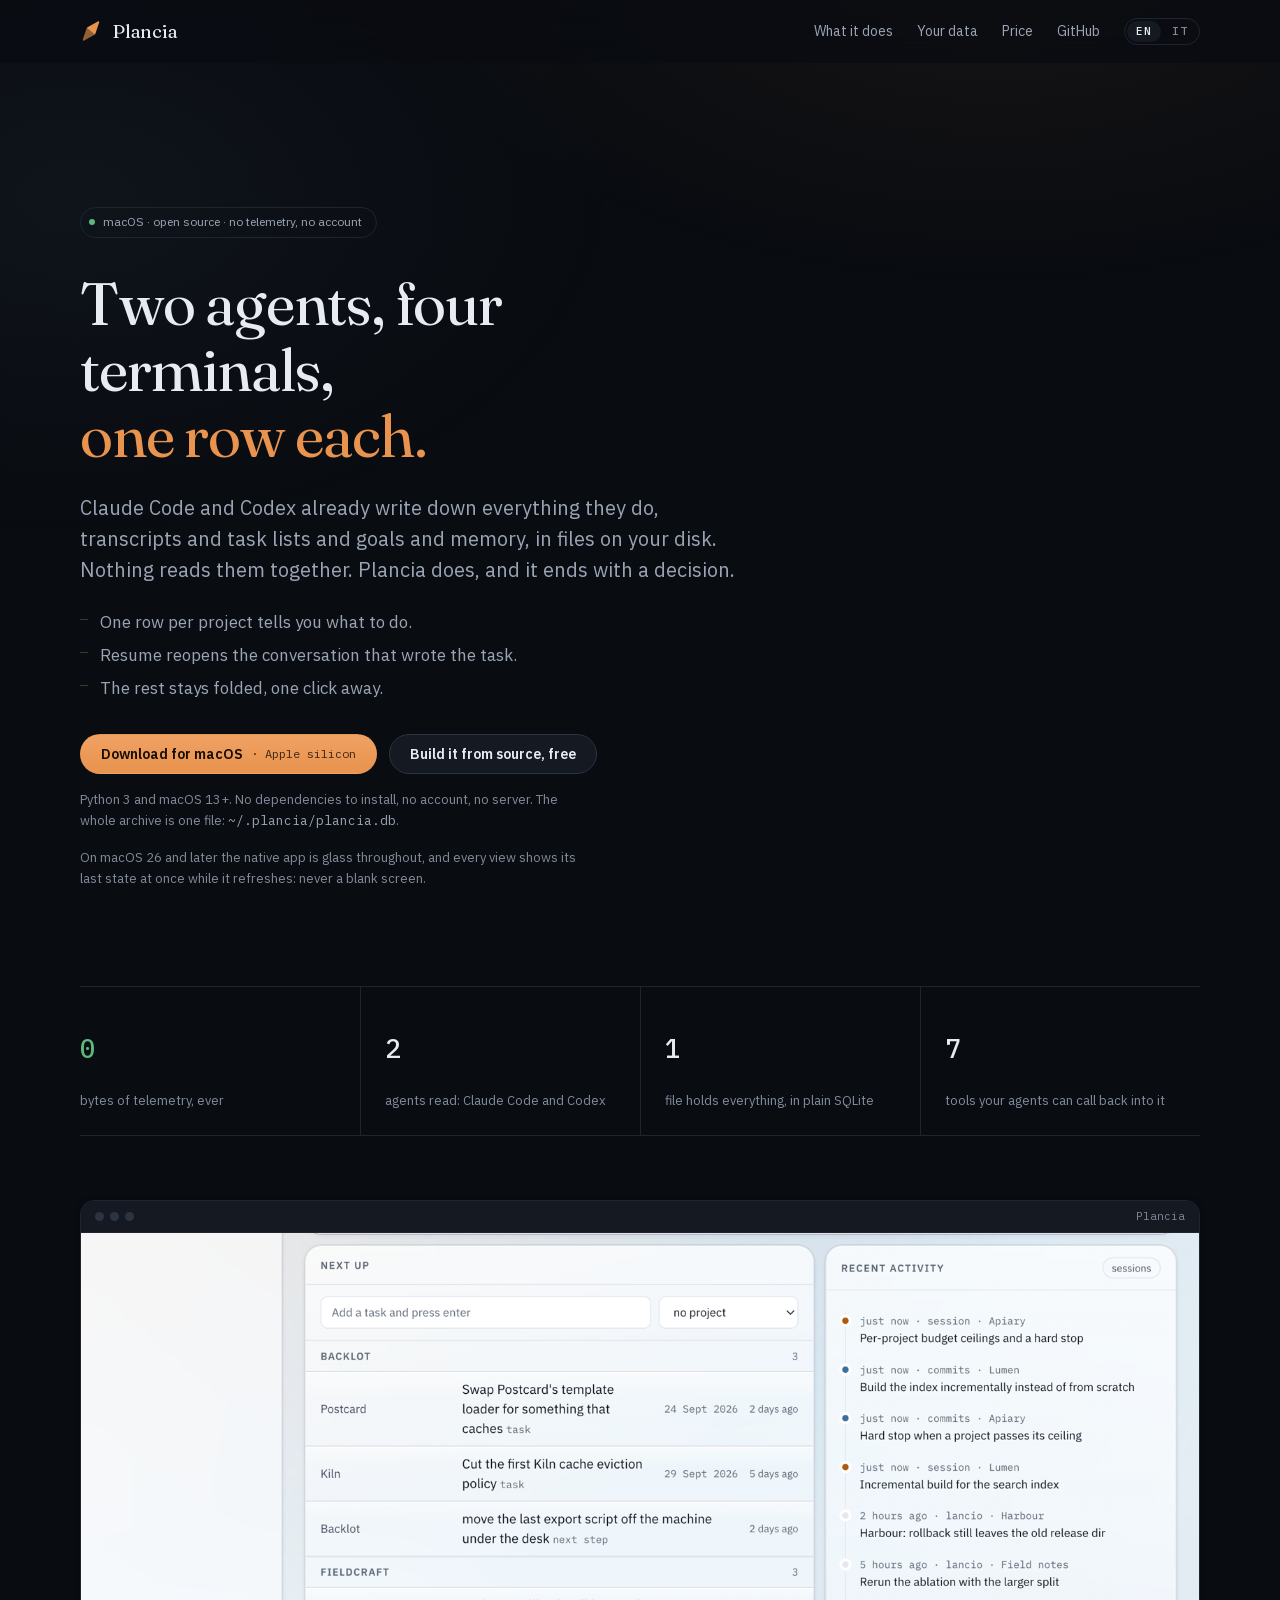
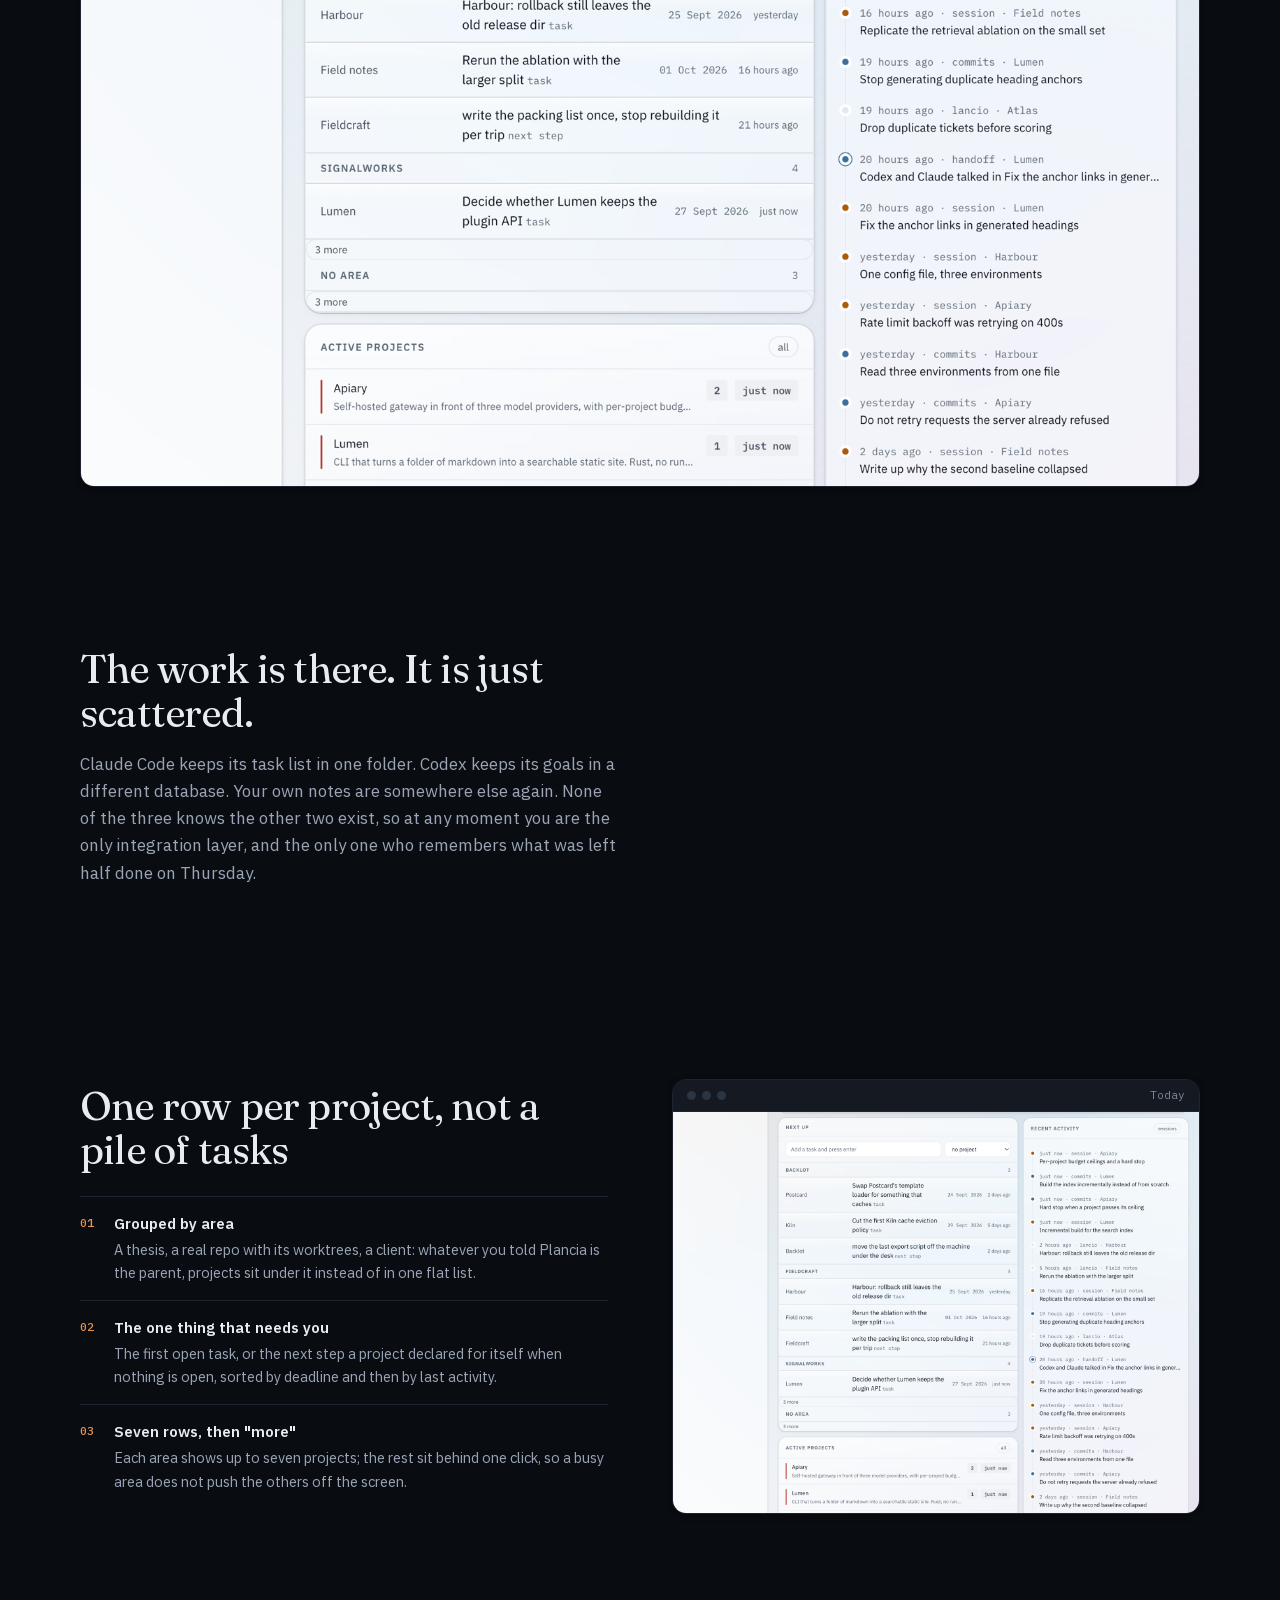
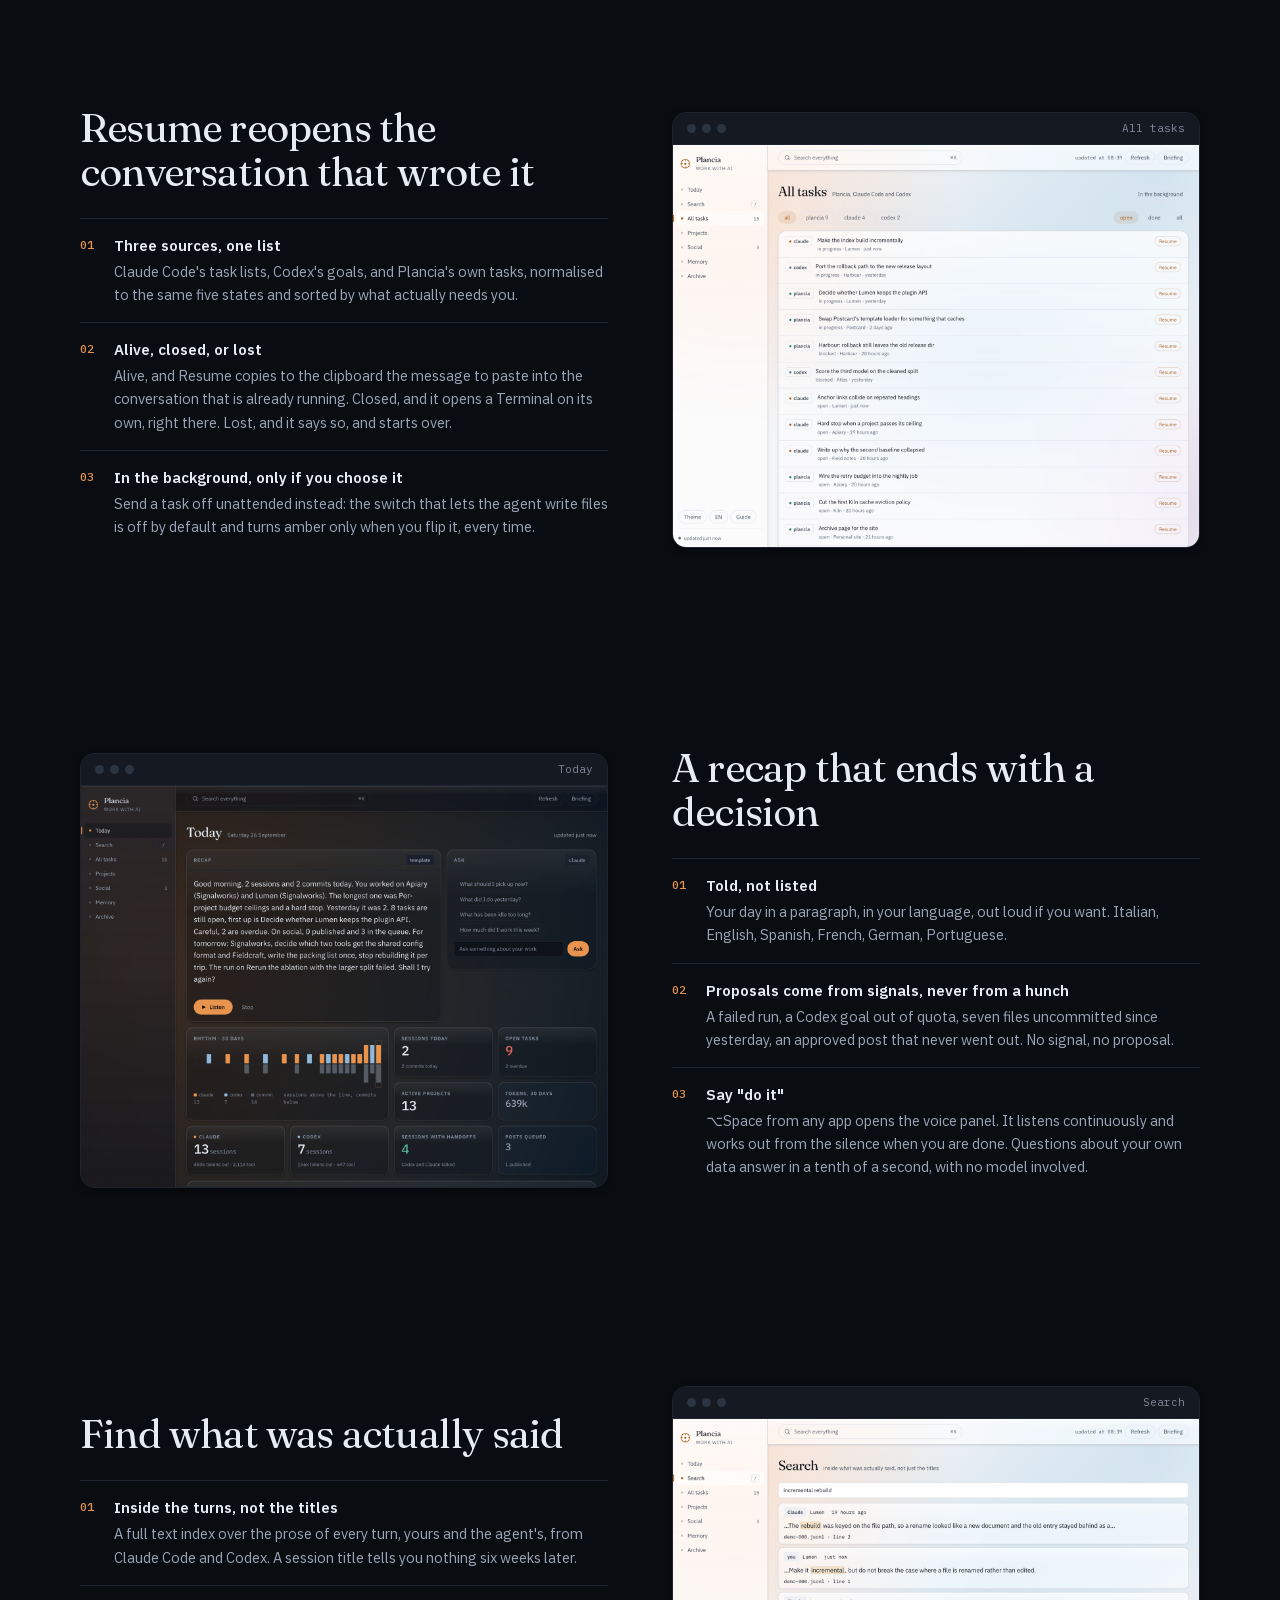
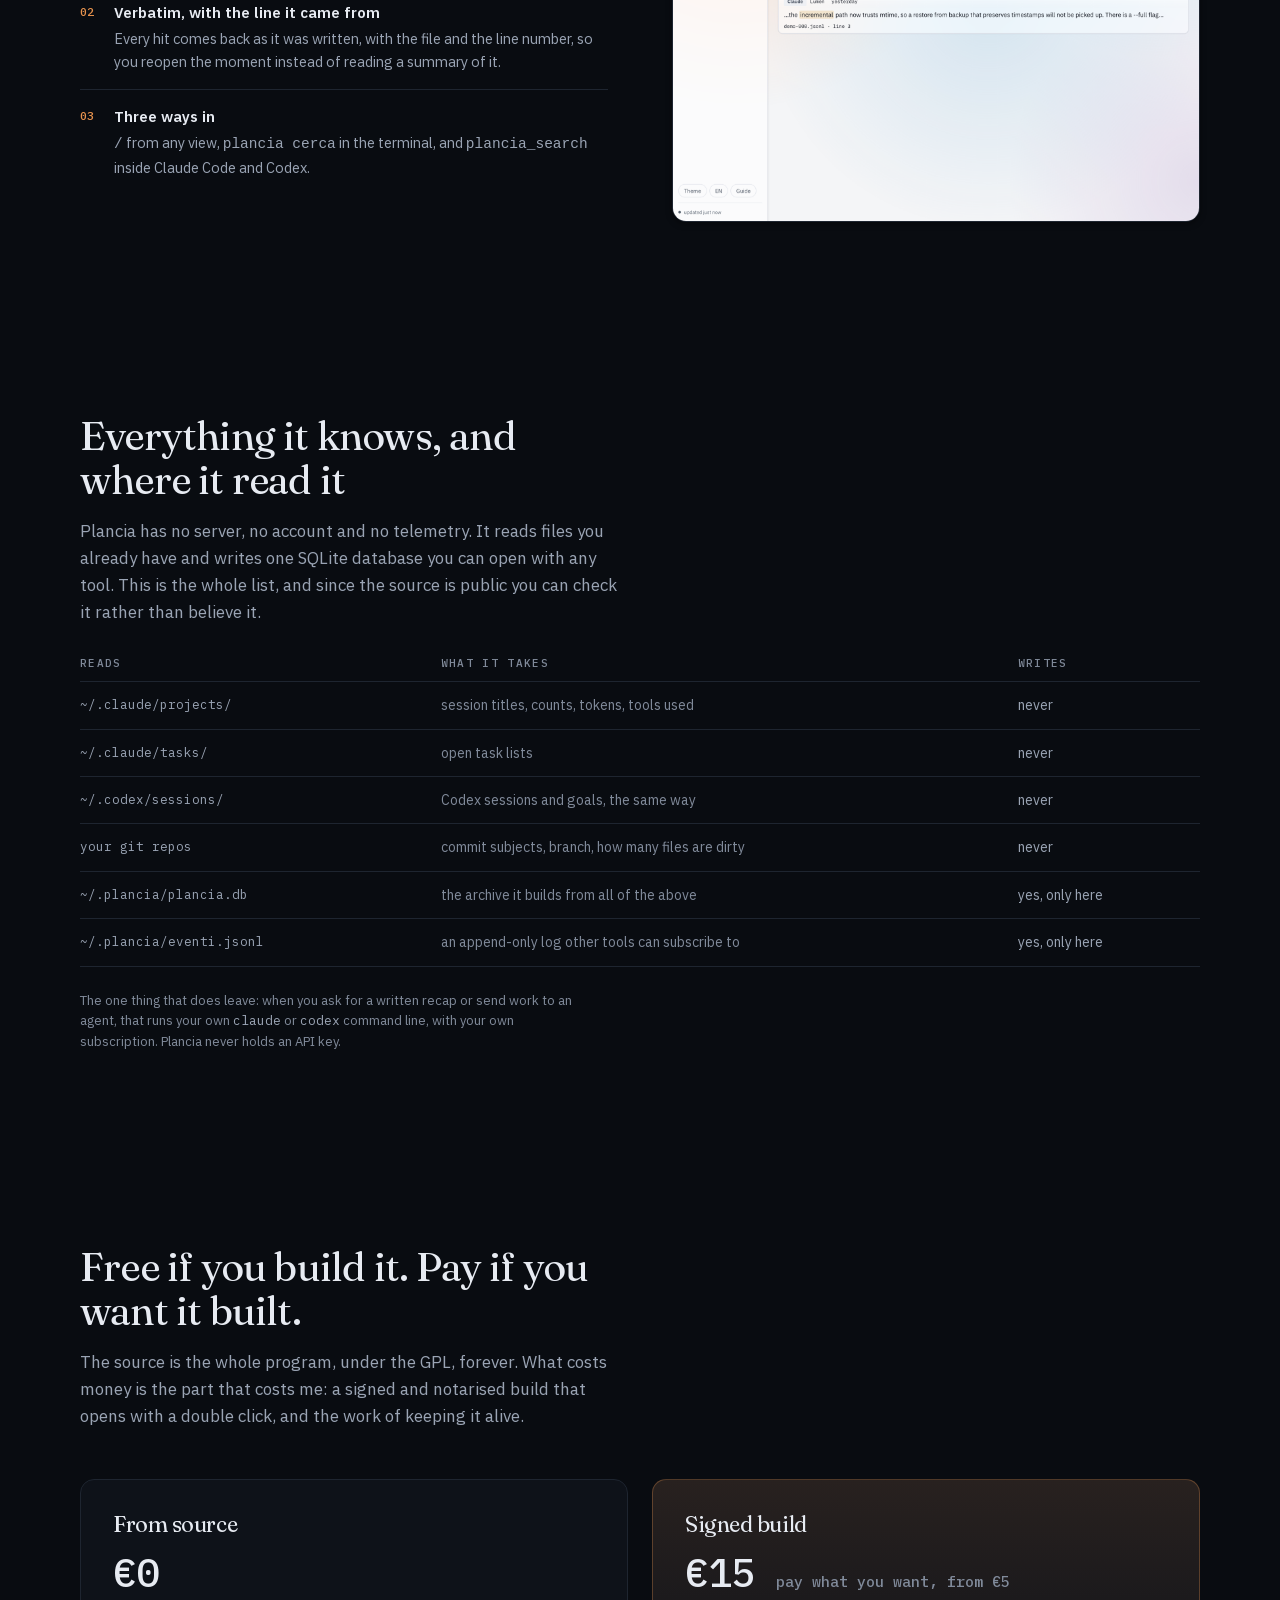
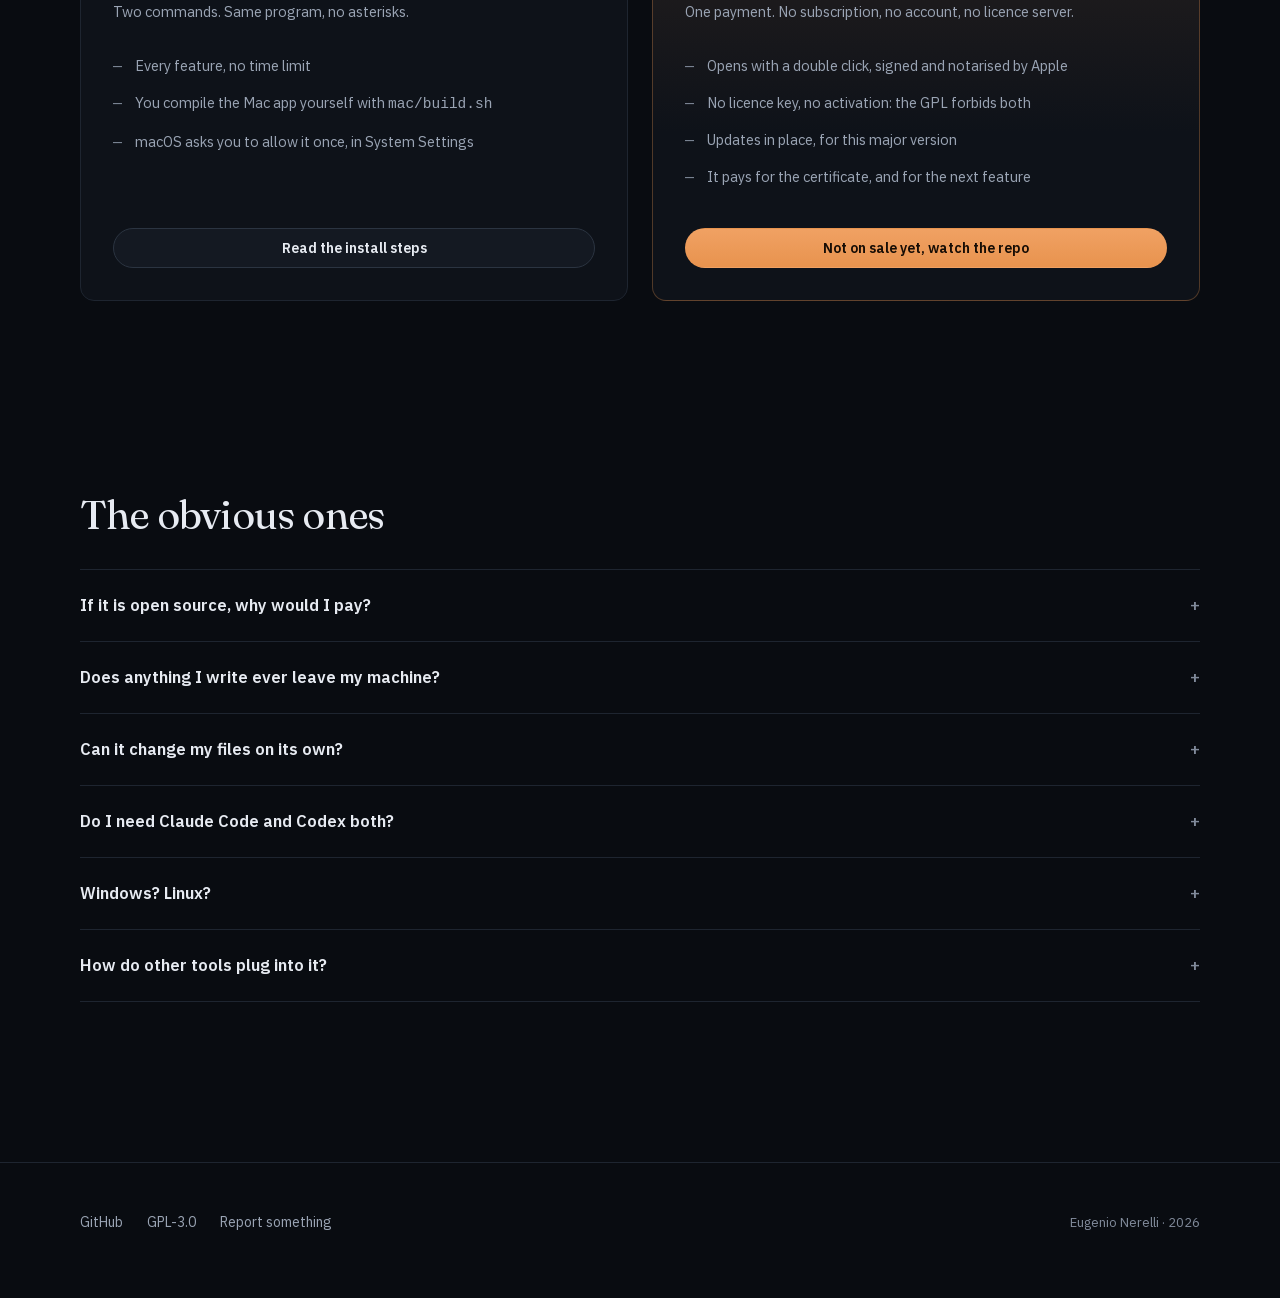
==== commit 62818e7c: "[ICONA-2] il ripiego disegna l'ago nello stesso riferimento del .icon, e le rifiniture del critico L" ====
--- a/site/index.html
+++ b/site/index.html
@@ -11,7 +11,7 @@
 <meta property="og:image" content="https://nerln.github.io/plancia/img/today.png">
 <meta name="twitter:card" content="summary_large_image">
 <link rel="stylesheet" href="style.css">
-<link rel="icon" href="data:image/svg+xml,<svg xmlns='http://www.w3.org/2000/svg' viewBox='0 0 32 32'><rect width='32' height='32' rx='7.5' fill='%2312161f'/><g transform='scale(.03125) translate(512 512) scale(1.2) translate(-512 -512) rotate(40 512 512)' stroke-width='40' stroke-linejoin='round'><path d='M512 190L634 500H390Z' fill='%23e8934e' stroke='%23e8934e'/><path d='M390 524H634L512 834Z' fill='%23f4efe6' stroke='%23f4efe6'/></g></svg>">
+<link rel="icon" href="data:image/svg+xml,<svg xmlns='http://www.w3.org/2000/svg' viewBox='0 0 32 32'><rect width='32' height='32' rx='7.5' fill='%2312161f'/><g transform='scale(.03125) translate(512 512) scale(1.35) translate(-512 -512) rotate(40 512 512)' stroke-width='40' stroke-linejoin='round'><path d='M512 190L634 500H390Z' fill='%23e8934e' stroke='%23e8934e'/><path d='M390 524H634L512 834Z' fill='%23f4efe6' stroke='%23f4efe6'/></g></svg>">
 <link rel="apple-touch-icon" href="img/icon.png">
 <!-- GSAP 3.14.2, servito da qui e non da un CDN: la pagina non fa una sola
      richiesta a terzi. Va con defer, e l'unica cosa che anima e' il cambio di
@@ -28,7 +28,7 @@
       <svg class="bussola" viewBox="0 0 24 24" aria-hidden="true">
         <g transform="scale(.0234375) translate(512 512) scale(1.7) translate(-512 -512) rotate(40 512 512)" stroke-width="40" stroke-linejoin="round" stroke="#e8934e">
           <path d="M512 190L634 500H390Z" fill="#e8934e"/>
-          <path d="M390 524H634L512 834Z" fill="#e8934e" opacity=".62" stroke-opacity=".62"/>
+          <path d="M390 524H634L512 834Z" fill="#e8934e" opacity=".62"/>
         </g>
       </svg>
       <span class="nome">Plancia</span>
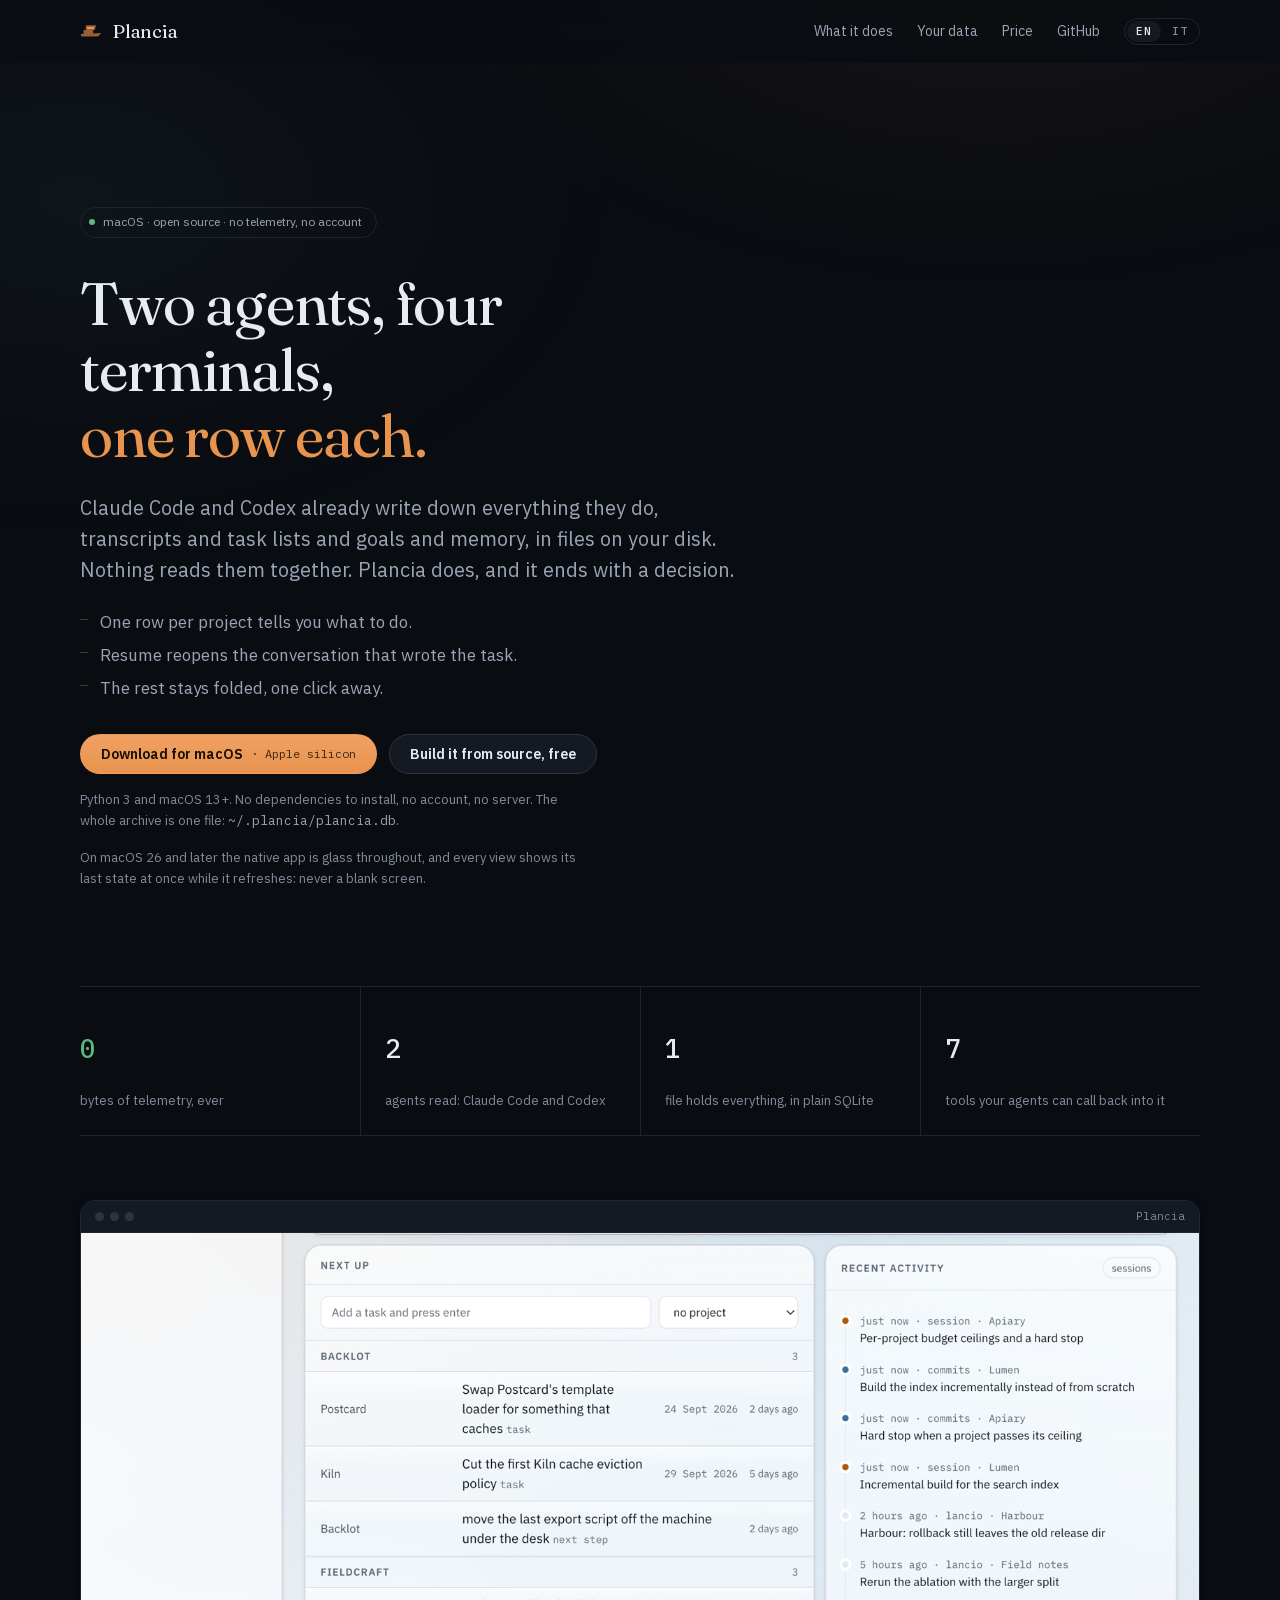
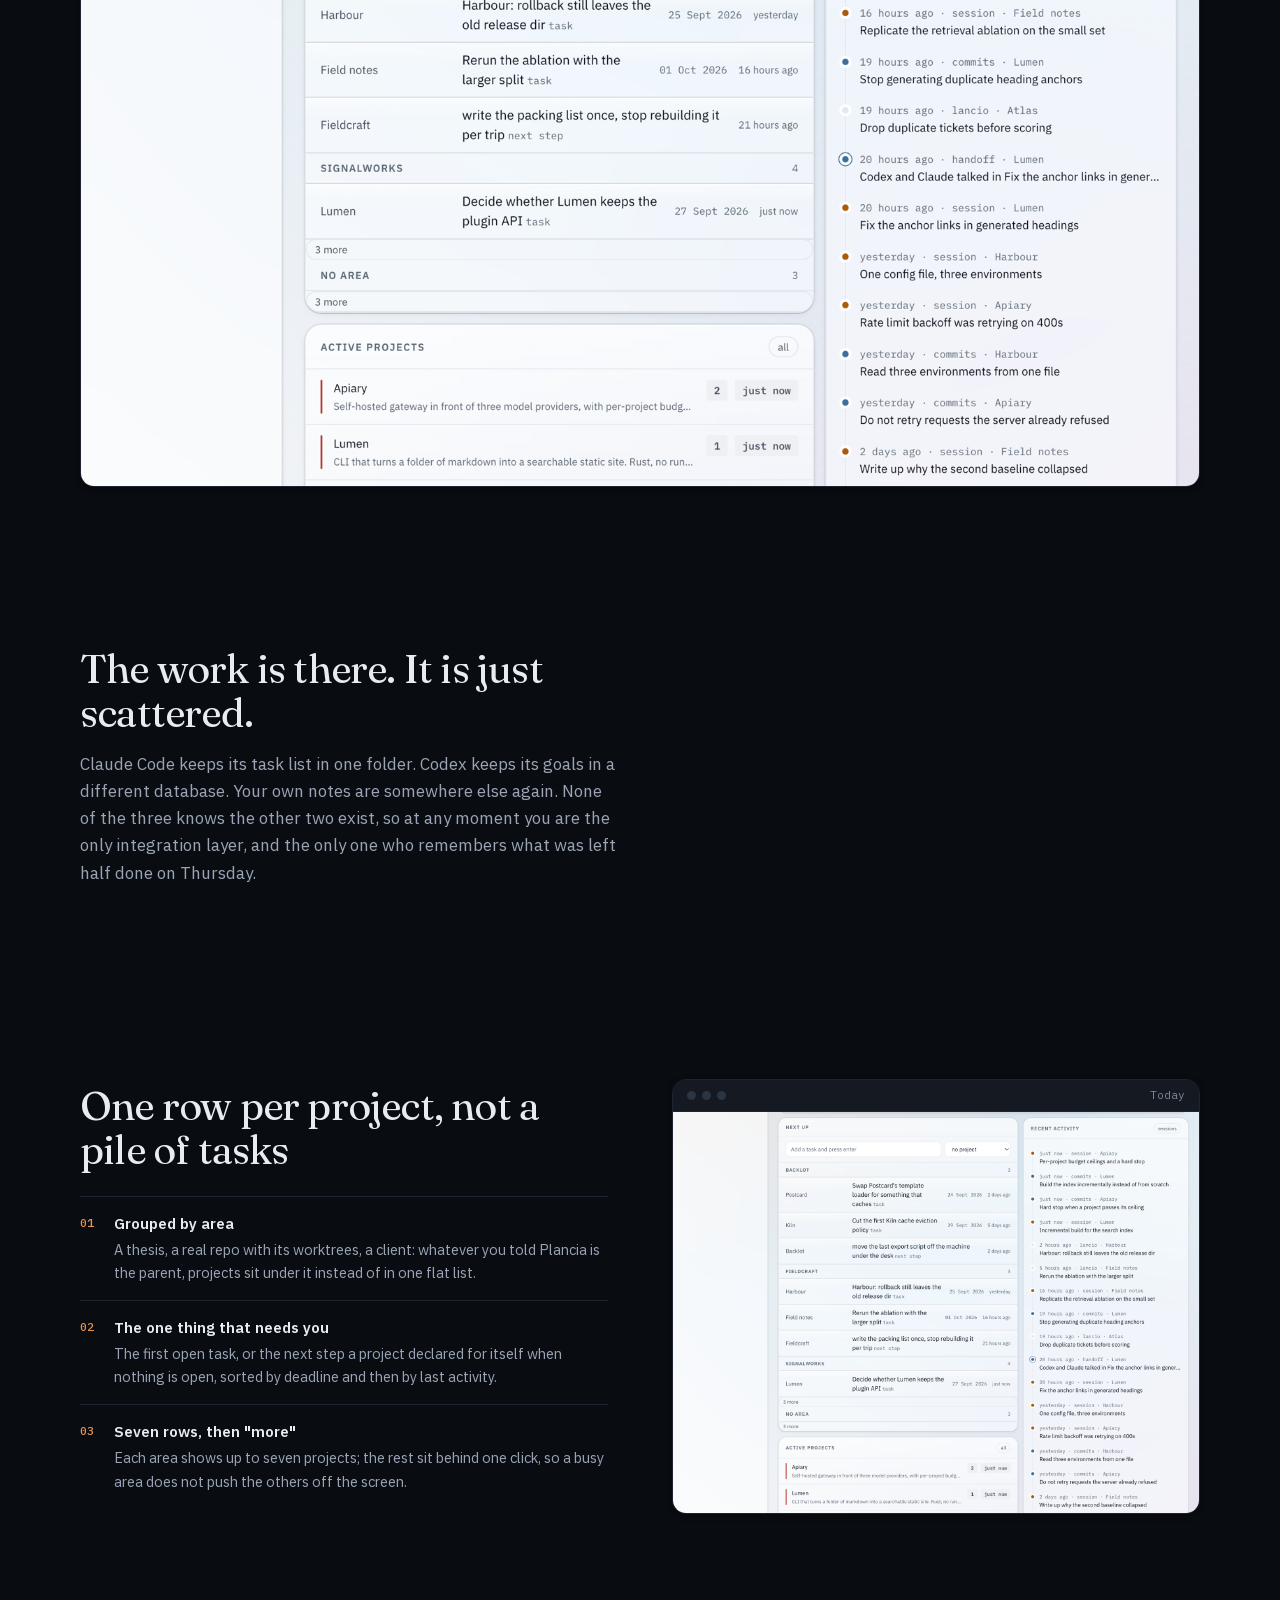
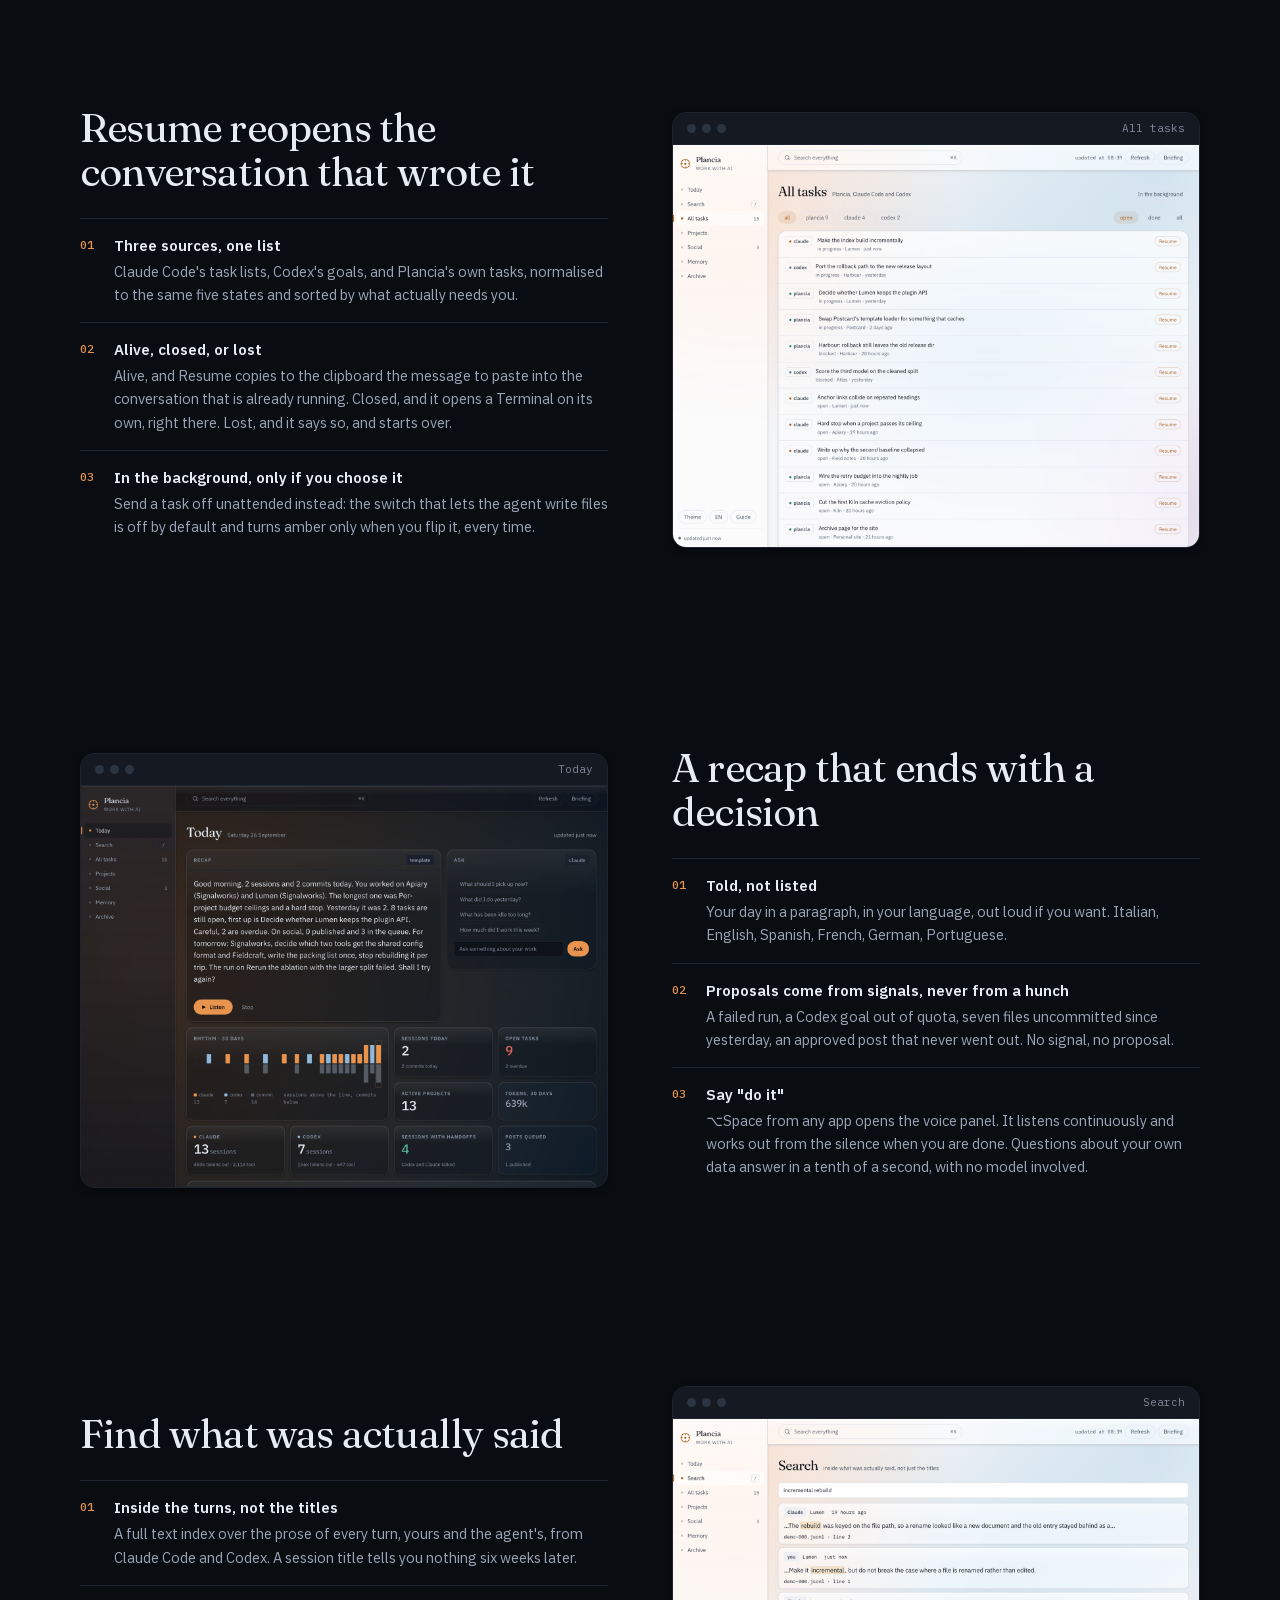
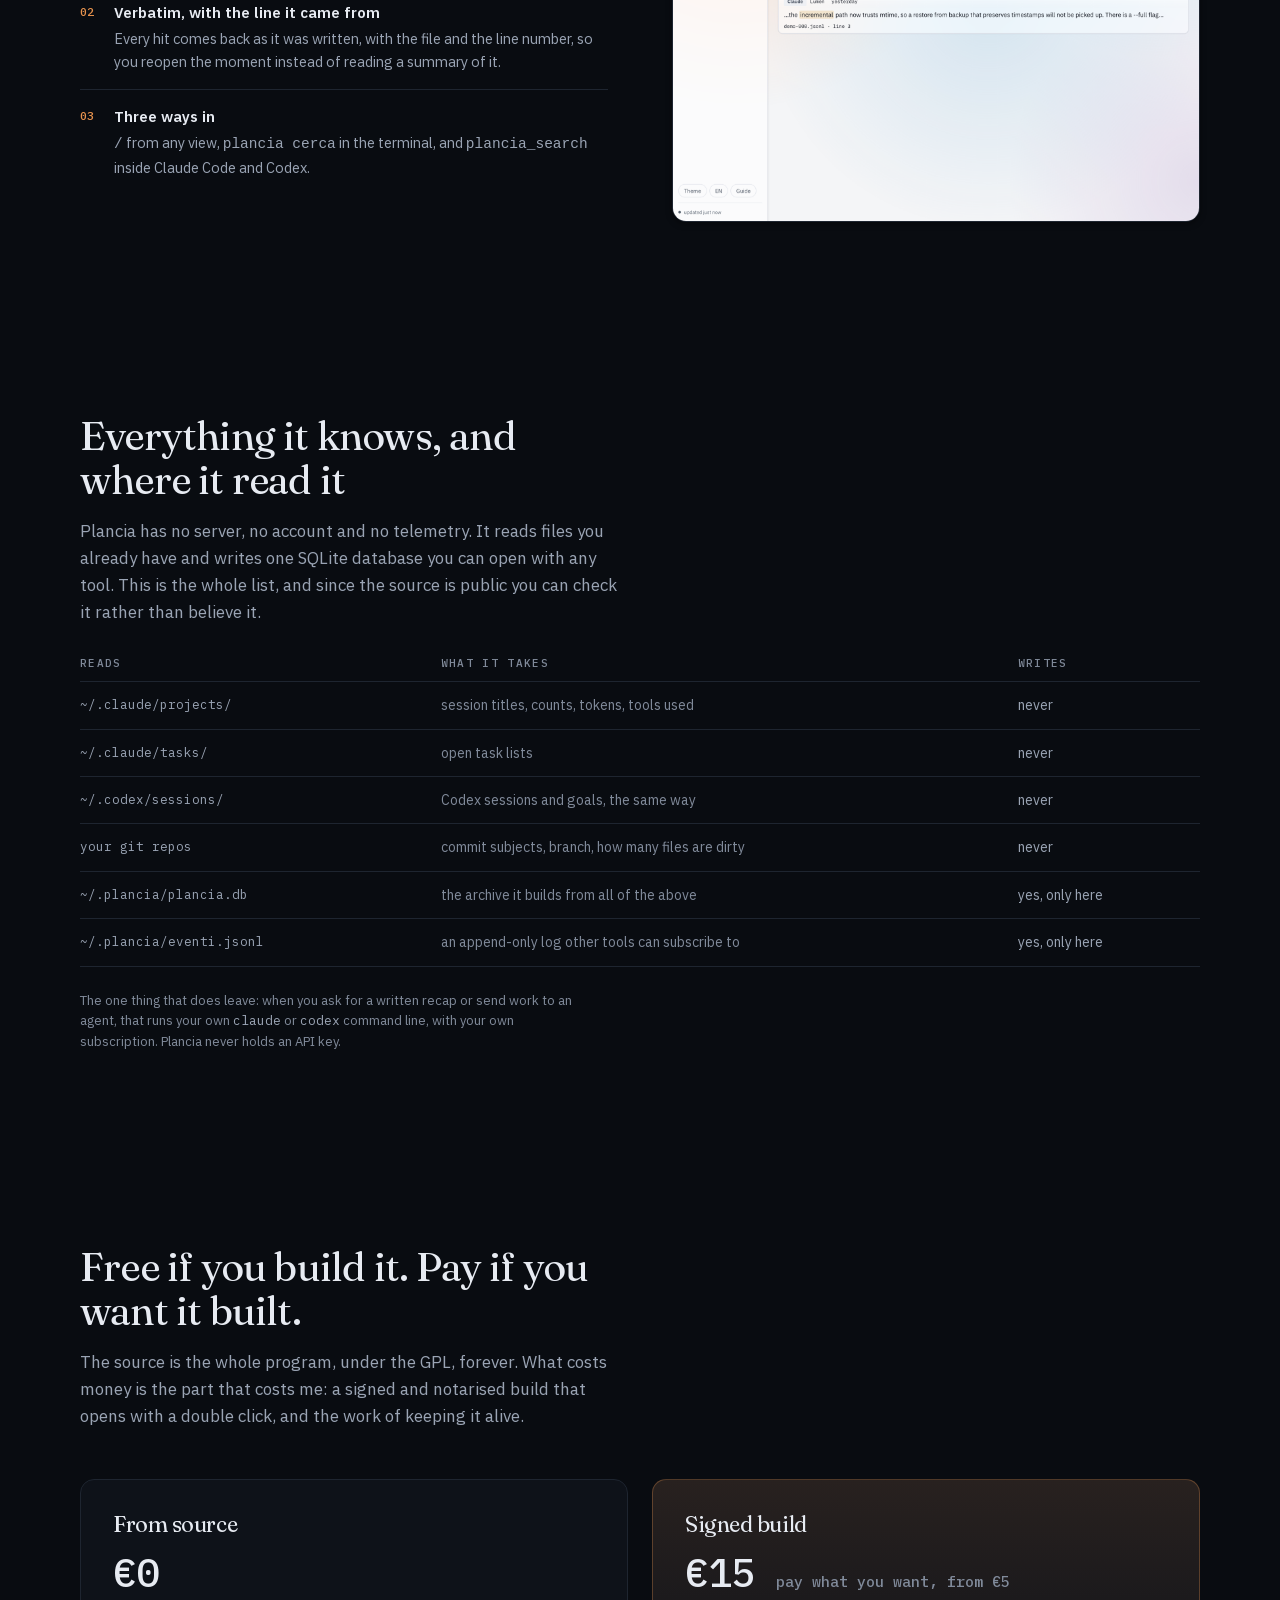
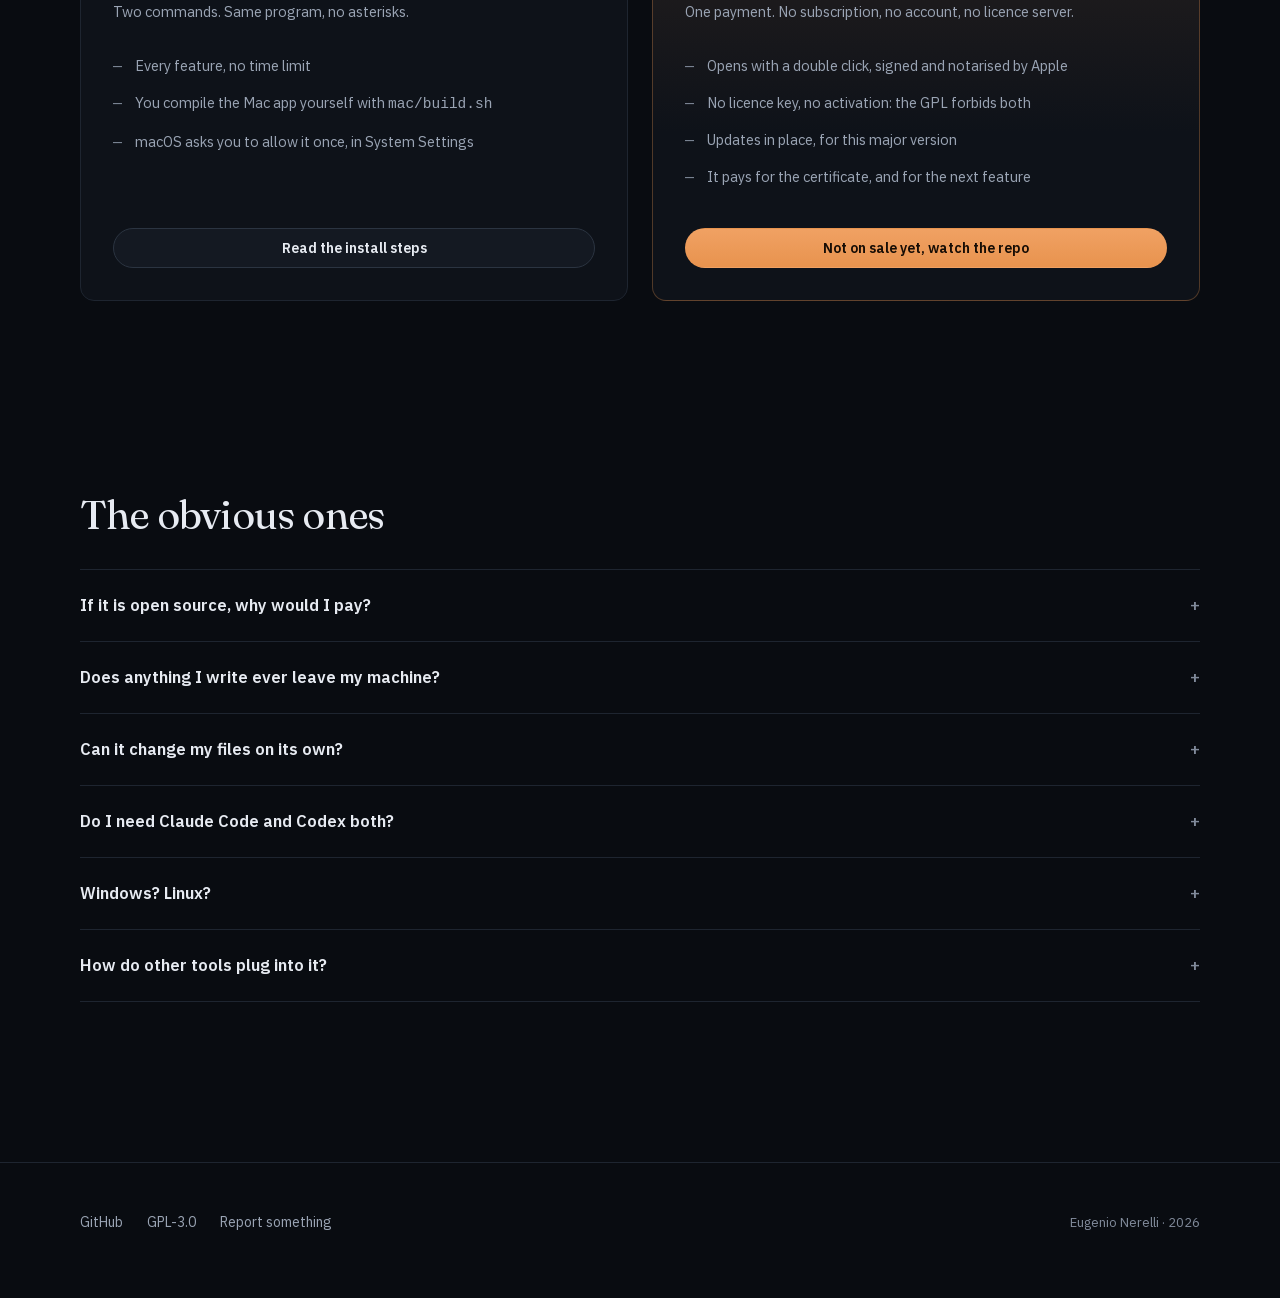
==== commit a0419e7a: "[ICONA-PLANCIA] l'icona diventa la plancia della nave, vista di lato Mancava: l'ago di bussola del p" ====
--- a/site/index.html
+++ b/site/index.html
@@ -11,7 +11,7 @@
 <meta property="og:image" content="https://nerln.github.io/plancia/img/today.png">
 <meta name="twitter:card" content="summary_large_image">
 <link rel="stylesheet" href="style.css">
-<link rel="icon" href="data:image/svg+xml,<svg xmlns='http://www.w3.org/2000/svg' viewBox='0 0 32 32'><rect width='32' height='32' rx='7.5' fill='%2312161f'/><g transform='scale(.03125) translate(512 512) scale(1.35) translate(-512 -512) rotate(40 512 512)' stroke-width='40' stroke-linejoin='round'><path d='M512 190L634 500H390Z' fill='%23e8934e' stroke='%23e8934e'/><path d='M390 524H634L512 834Z' fill='%23f4efe6' stroke='%23f4efe6'/></g></svg>">
+<link rel="icon" href="data:image/svg+xml,<svg xmlns='http://www.w3.org/2000/svg' viewBox='0 0 32 32'><rect width='32' height='32' rx='7.5' fill='%2312161f'/><g transform='scale(.03125)'><path d='M139.8 643.3Q134.0 620.0 158.0 618.7L874.0 581.3Q898.0 580.0 881.3 597.2L790.7 690.8Q774.0 708.0 750.0 708.0L180.0 708.0Q156.0 708.0 150.2 684.7ZM258.0 640.0Q240.0 640.0 240.0 622.0L240.0 492.0Q240.0 474.0 258.0 474.0L572.0 474.0Q590.0 474.0 590.0 492.0L590.0 622.0Q590.0 640.0 572.0 640.0ZM350.0 486.0Q322.0 486.0 322.0 458.0L322.0 334.0Q322.0 306.0 350.0 306.0L672.0 306.0Q700.0 306.0 692.0 332.8L654.0 459.2Q646.0 486.0 618.0 486.0ZM364.0 422.0Q364.0 440.0 382.0 440.0L610.0 440.0Q628.0 440.0 633.0 422.7L649.0 367.3Q654.0 350.0 636.0 350.0L382.0 350.0Q364.0 350.0 364.0 368.0Z' fill='%23f4efe6'/><path d='M364.0 368.0Q364.0 350.0 382.0 350.0L636.0 350.0Q654.0 350.0 649.0 367.3L633.0 422.7Q628.0 440.0 610.0 440.0L382.0 440.0Q364.0 440.0 364.0 422.0Z' fill='%23e8934e'/></g></svg>">
 <link rel="apple-touch-icon" href="img/icon.png">
 <!-- GSAP 3.14.2, servito da qui e non da un CDN: la pagina non fa una sola
      richiesta a terzi. Va con defer, e l'unica cosa che anima e' il cambio di
@@ -26,9 +26,9 @@
   <div class="wrap">
     <a class="marchio" href="./">
       <svg class="bussola" viewBox="0 0 24 24" aria-hidden="true">
-        <g transform="scale(.0234375) translate(512 512) scale(1.7) translate(-512 -512) rotate(40 512 512)" stroke-width="40" stroke-linejoin="round" stroke="#e8934e">
-          <path d="M512 190L634 500H390Z" fill="#e8934e"/>
-          <path d="M390 524H634L512 834Z" fill="#e8934e" opacity=".62"/>
+        <g transform="scale(.0234375) translate(512 512) scale(1.28) translate(-512 -512)" fill="#e8934e">
+          <path d="M139.8 643.3Q134.0 620.0 158.0 618.7L874.0 581.3Q898.0 580.0 881.3 597.2L790.7 690.8Q774.0 708.0 750.0 708.0L180.0 708.0Q156.0 708.0 150.2 684.7ZM258.0 640.0Q240.0 640.0 240.0 622.0L240.0 492.0Q240.0 474.0 258.0 474.0L572.0 474.0Q590.0 474.0 590.0 492.0L590.0 622.0Q590.0 640.0 572.0 640.0ZM350.0 486.0Q322.0 486.0 322.0 458.0L322.0 334.0Q322.0 306.0 350.0 306.0L672.0 306.0Q700.0 306.0 692.0 332.8L654.0 459.2Q646.0 486.0 618.0 486.0ZM364.0 422.0Q364.0 440.0 382.0 440.0L610.0 440.0Q628.0 440.0 633.0 422.7L649.0 367.3Q654.0 350.0 636.0 350.0L382.0 350.0Q364.0 350.0 364.0 368.0Z" opacity=".62"/>
+          <path d="M364.0 368.0Q364.0 350.0 382.0 350.0L636.0 350.0Q654.0 350.0 649.0 367.3L633.0 422.7Q628.0 440.0 610.0 440.0L382.0 440.0Q364.0 440.0 364.0 422.0Z"/>
         </g>
       </svg>
       <span class="nome">Plancia</span>
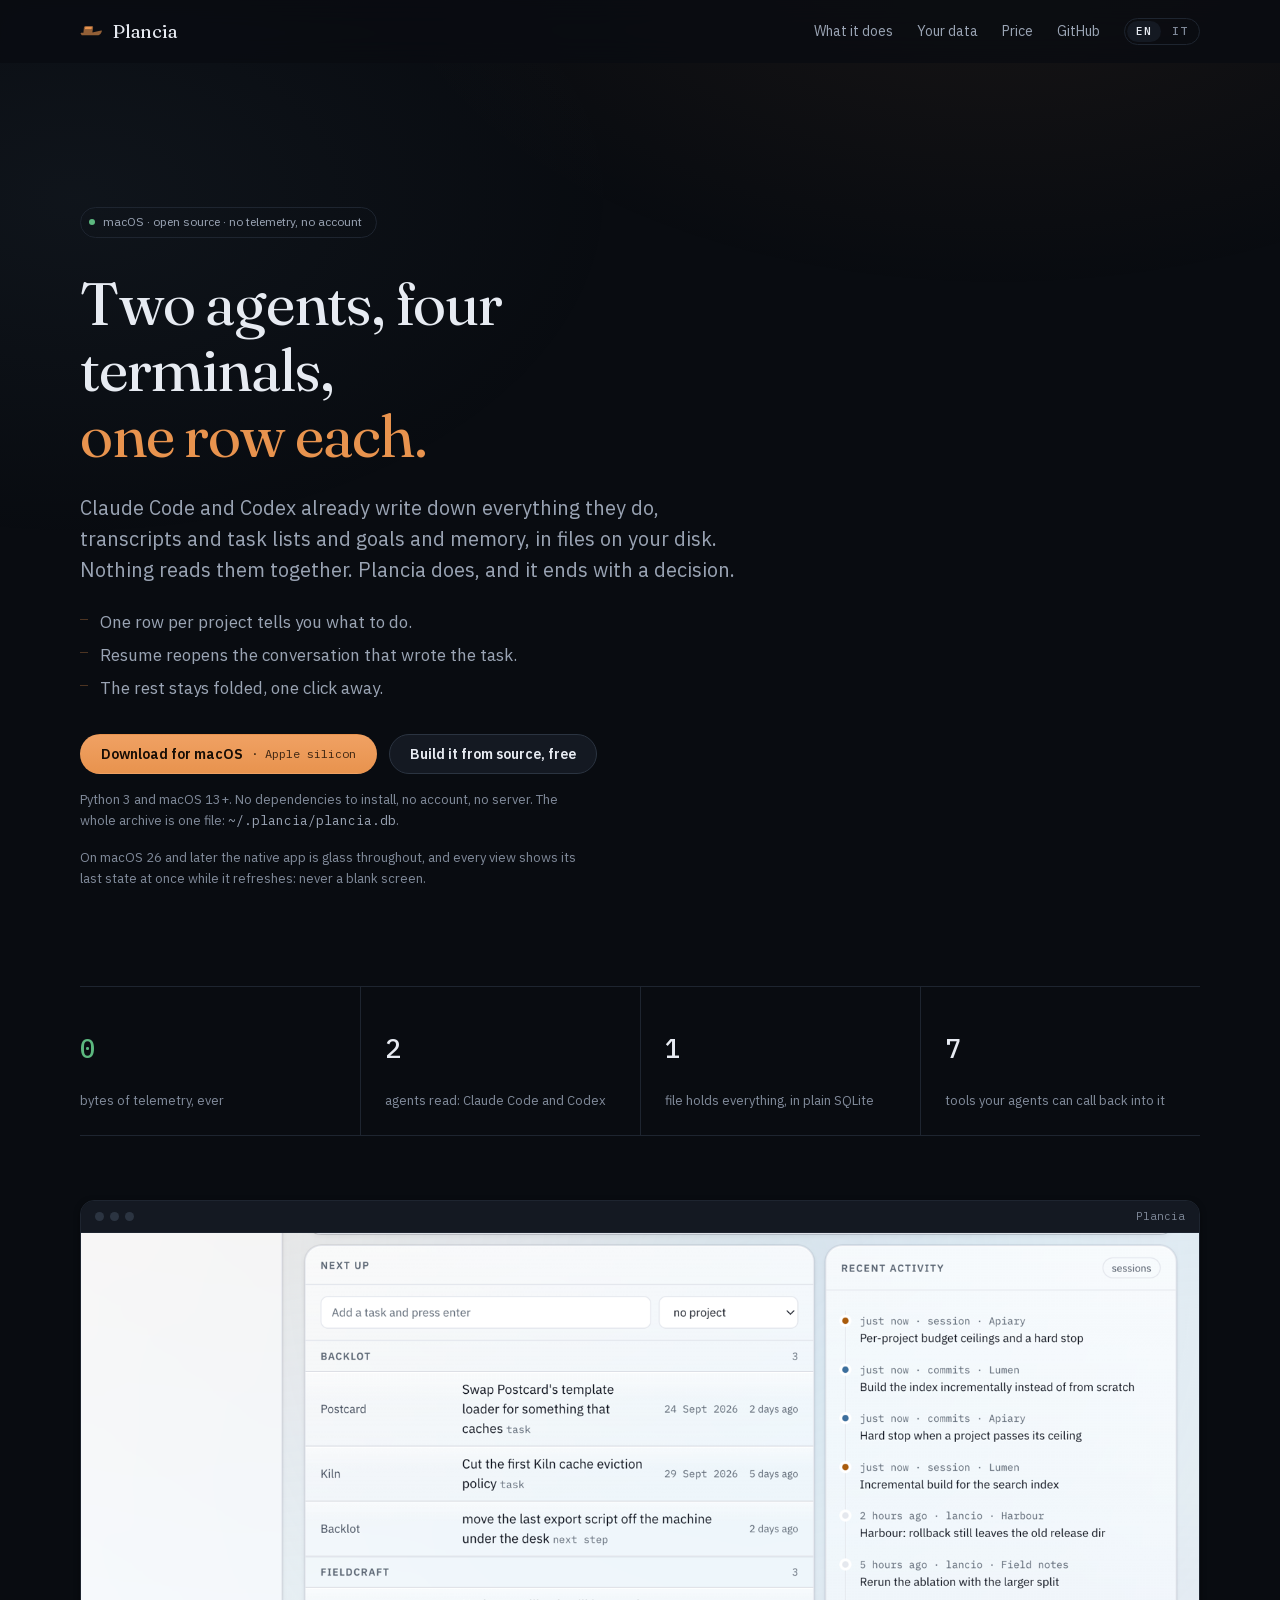
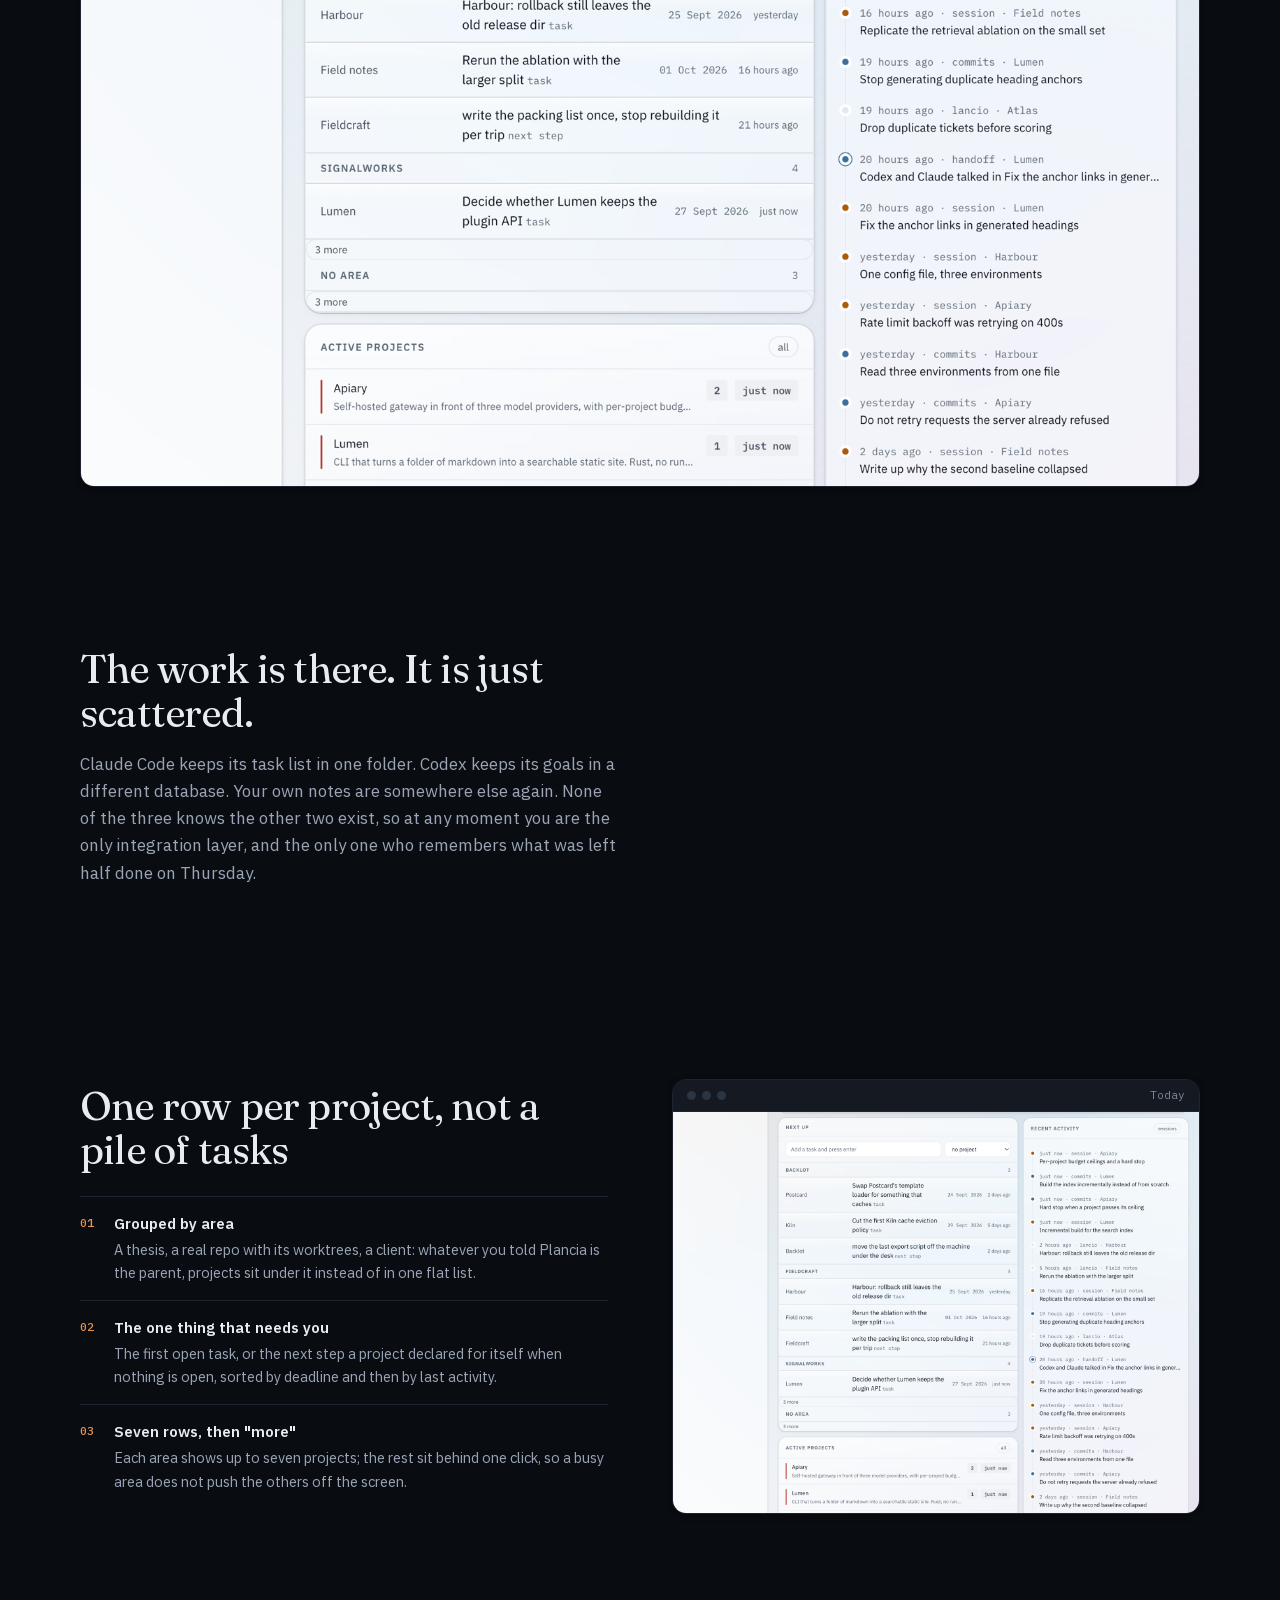
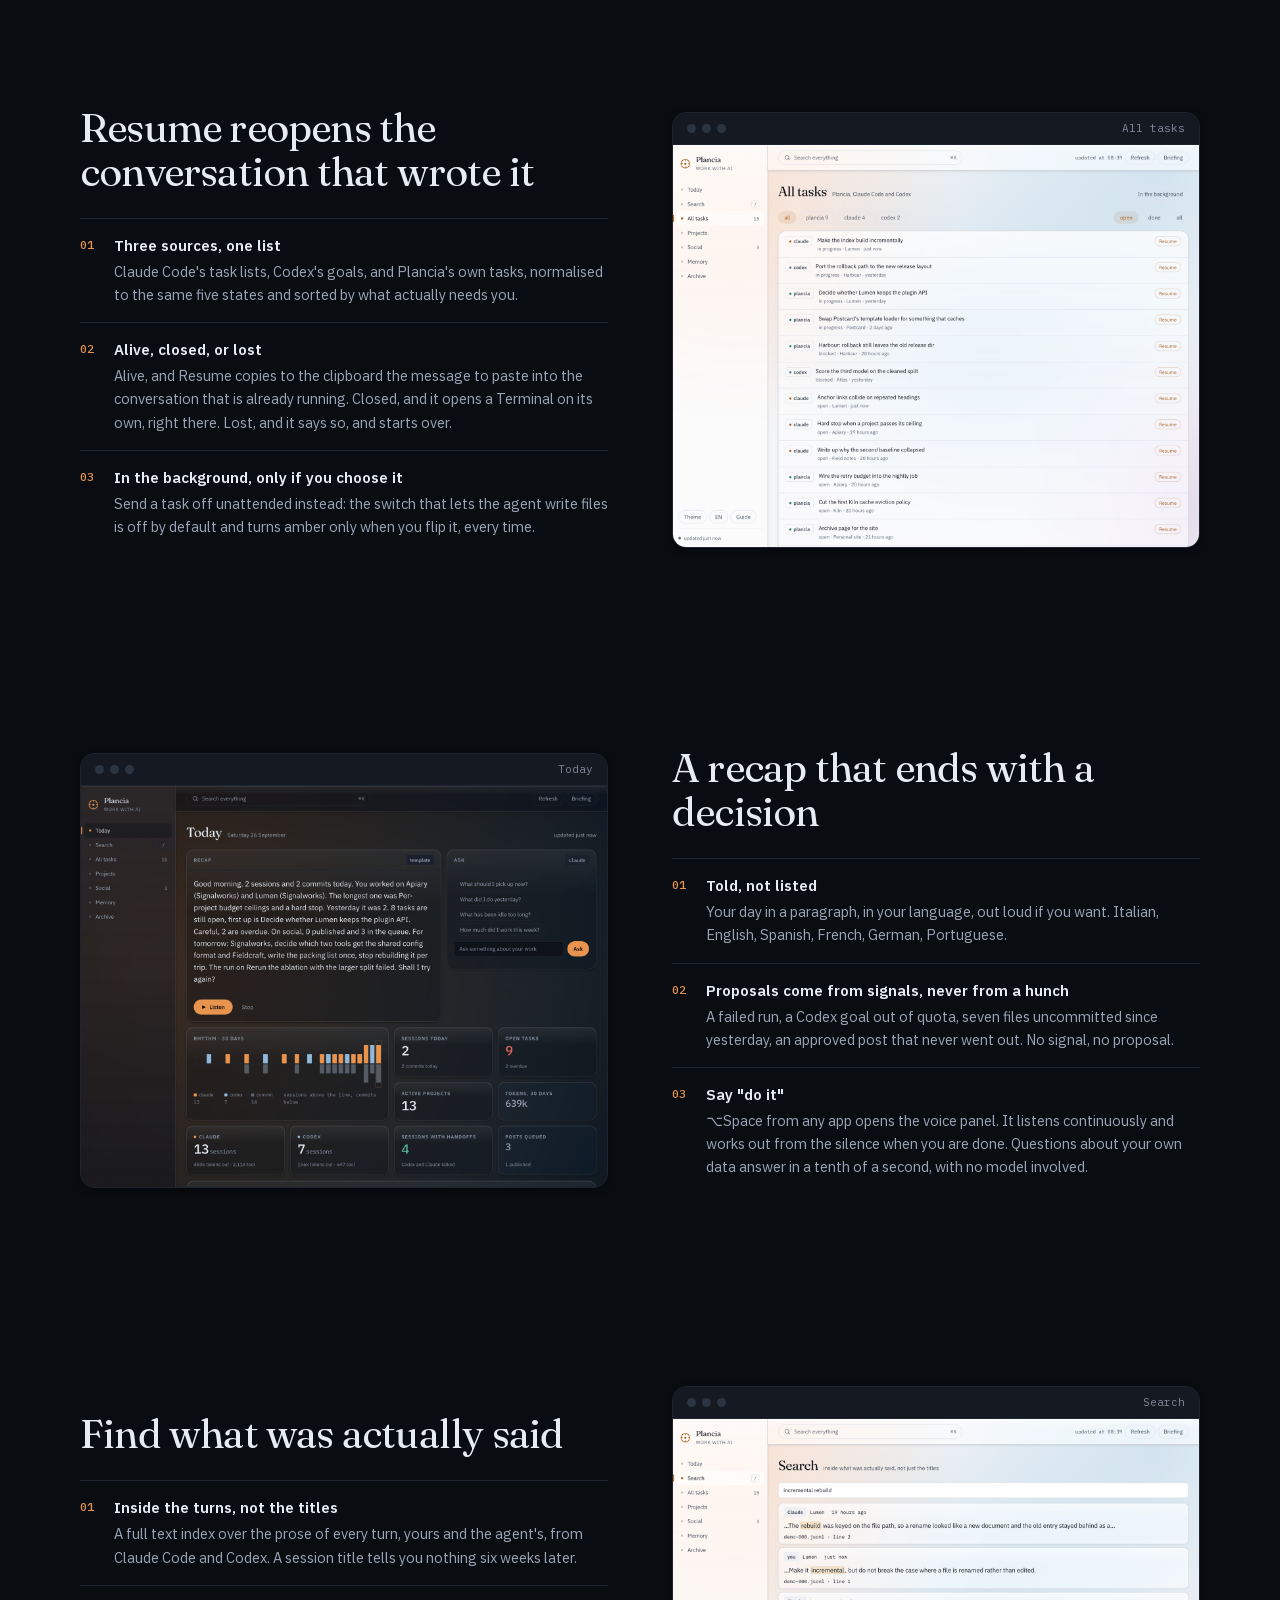
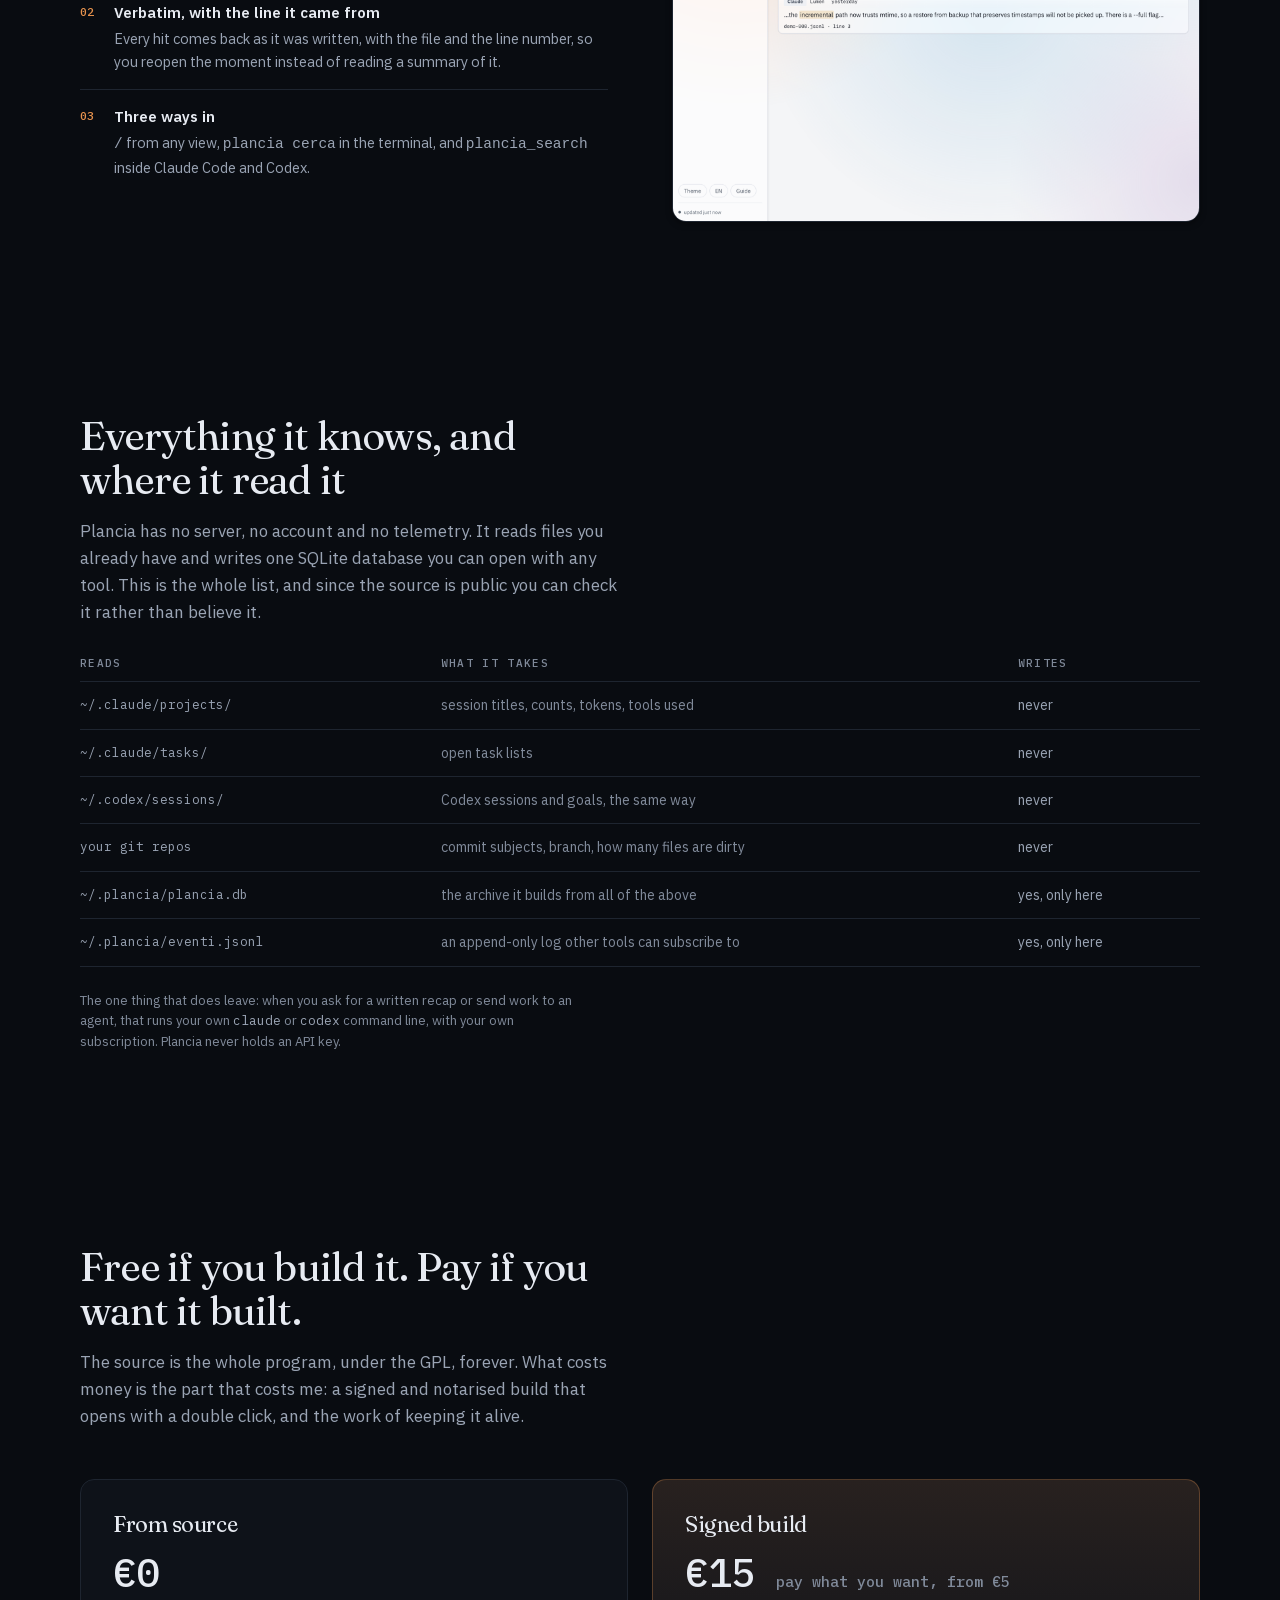
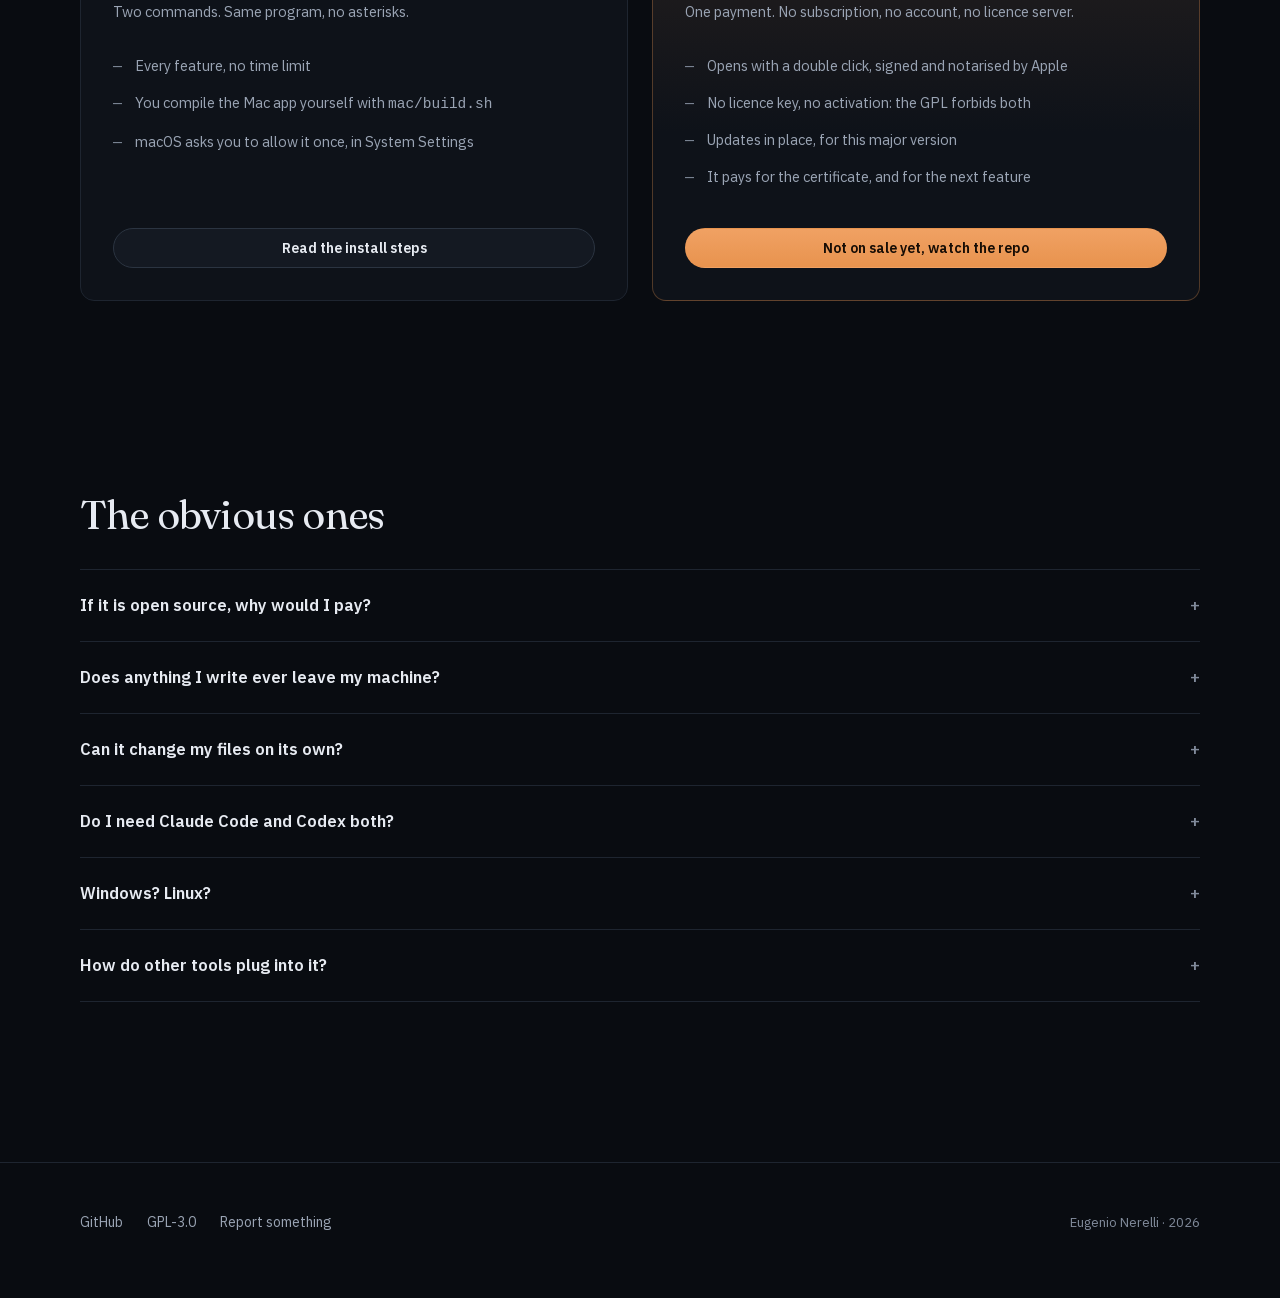
==== commit 4ba5a672: "[ICONA-PLANCIA-3] la plancia semplificata: una sagoma sola, leggera, con la fascia dei vetri in ambr" ====
--- a/site/index.html
+++ b/site/index.html
@@ -11,7 +11,7 @@
 <meta property="og:image" content="https://nerln.github.io/plancia/img/today.png">
 <meta name="twitter:card" content="summary_large_image">
 <link rel="stylesheet" href="style.css">
-<link rel="icon" href="data:image/svg+xml,<svg xmlns='http://www.w3.org/2000/svg' viewBox='0 0 32 32'><rect width='32' height='32' rx='7.5' fill='%2312161f'/><g transform='scale(.03125)'><path d='M139.8 643.3Q134.0 620.0 158.0 618.7L874.0 581.3Q898.0 580.0 881.3 597.2L790.7 690.8Q774.0 708.0 750.0 708.0L180.0 708.0Q156.0 708.0 150.2 684.7ZM258.0 640.0Q240.0 640.0 240.0 622.0L240.0 492.0Q240.0 474.0 258.0 474.0L572.0 474.0Q590.0 474.0 590.0 492.0L590.0 622.0Q590.0 640.0 572.0 640.0ZM350.0 486.0Q322.0 486.0 322.0 458.0L322.0 334.0Q322.0 306.0 350.0 306.0L672.0 306.0Q700.0 306.0 692.0 332.8L654.0 459.2Q646.0 486.0 618.0 486.0ZM364.0 422.0Q364.0 440.0 382.0 440.0L610.0 440.0Q628.0 440.0 633.0 422.7L649.0 367.3Q654.0 350.0 636.0 350.0L382.0 350.0Q364.0 350.0 364.0 368.0Z' fill='%23f4efe6'/><path d='M364.0 368.0Q364.0 350.0 382.0 350.0L636.0 350.0Q654.0 350.0 649.0 367.3L633.0 422.7Q628.0 440.0 610.0 440.0L382.0 440.0Q364.0 440.0 364.0 422.0Z' fill='%23e8934e'/></g></svg>">
+<link rel="icon" href="data:image/svg+xml,<svg xmlns='http://www.w3.org/2000/svg' viewBox='0 0 32 32'><rect width='32' height='32' rx='7.5' fill='%2312161f'/><g transform='scale(.03125)'><path d='M136.6 606.3Q119.0 576.0 154.0 576.0L182.0 576.0Q217.0 576.0 252.0 574.6L569.0 562.4Q604.0 561.0 638.0 552.9L884.0 494.1Q918.0 486.0 905.4 518.6L884.6 572.4Q872.0 605.0 844.0 626.1L815.0 647.9Q787.0 669.0 752.0 669.0L208.0 669.0Q173.0 669.0 155.4 638.7ZM287.0 659.0Q229.0 659.0 234.4 601.3L254.6 387.7Q260.0 330.0 318.0 330.0L539.0 330.0Q597.0 330.0 588.1 387.3L554.9 601.7Q546.0 659.0 488.0 659.0ZM287.1 438.1Q285.0 459.0 306.0 459.0L517.0 459.0Q538.0 459.0 541.2 438.2L548.8 388.8Q552.0 368.0 531.0 368.0L315.0 368.0Q294.0 368.0 291.9 388.9Z' fill='%23f4efe6'/><path d='M291.9 388.9Q294.0 368.0 315.0 368.0L531.0 368.0Q552.0 368.0 548.8 388.8L541.2 438.2Q538.0 459.0 517.0 459.0L306.0 459.0Q285.0 459.0 287.1 438.1Z' fill='%23e8934e'/></g></svg>">
 <link rel="apple-touch-icon" href="img/icon.png">
 <!-- GSAP 3.14.2, servito da qui e non da un CDN: la pagina non fa una sola
      richiesta a terzi. Va con defer, e l'unica cosa che anima e' il cambio di
@@ -27,8 +27,8 @@
     <a class="marchio" href="./">
       <svg class="bussola" viewBox="0 0 24 24" aria-hidden="true">
         <g transform="scale(.0234375) translate(512 512) scale(1.28) translate(-512 -512)" fill="#e8934e">
-          <path d="M139.8 643.3Q134.0 620.0 158.0 618.7L874.0 581.3Q898.0 580.0 881.3 597.2L790.7 690.8Q774.0 708.0 750.0 708.0L180.0 708.0Q156.0 708.0 150.2 684.7ZM258.0 640.0Q240.0 640.0 240.0 622.0L240.0 492.0Q240.0 474.0 258.0 474.0L572.0 474.0Q590.0 474.0 590.0 492.0L590.0 622.0Q590.0 640.0 572.0 640.0ZM350.0 486.0Q322.0 486.0 322.0 458.0L322.0 334.0Q322.0 306.0 350.0 306.0L672.0 306.0Q700.0 306.0 692.0 332.8L654.0 459.2Q646.0 486.0 618.0 486.0ZM364.0 422.0Q364.0 440.0 382.0 440.0L610.0 440.0Q628.0 440.0 633.0 422.7L649.0 367.3Q654.0 350.0 636.0 350.0L382.0 350.0Q364.0 350.0 364.0 368.0Z" opacity=".62"/>
-          <path d="M364.0 368.0Q364.0 350.0 382.0 350.0L636.0 350.0Q654.0 350.0 649.0 367.3L633.0 422.7Q628.0 440.0 610.0 440.0L382.0 440.0Q364.0 440.0 364.0 422.0Z"/>
+          <path d="M136.6 606.3Q119.0 576.0 154.0 576.0L182.0 576.0Q217.0 576.0 252.0 574.6L569.0 562.4Q604.0 561.0 638.0 552.9L884.0 494.1Q918.0 486.0 905.4 518.6L884.6 572.4Q872.0 605.0 844.0 626.1L815.0 647.9Q787.0 669.0 752.0 669.0L208.0 669.0Q173.0 669.0 155.4 638.7ZM287.0 659.0Q229.0 659.0 234.4 601.3L254.6 387.7Q260.0 330.0 318.0 330.0L539.0 330.0Q597.0 330.0 588.1 387.3L554.9 601.7Q546.0 659.0 488.0 659.0ZM287.1 438.1Q285.0 459.0 306.0 459.0L517.0 459.0Q538.0 459.0 541.2 438.2L548.8 388.8Q552.0 368.0 531.0 368.0L315.0 368.0Q294.0 368.0 291.9 388.9Z" opacity=".62"/>
+          <path d="M291.9 388.9Q294.0 368.0 315.0 368.0L531.0 368.0Q552.0 368.0 548.8 388.8L541.2 438.2Q538.0 459.0 517.0 459.0L306.0 459.0Q285.0 459.0 287.1 438.1Z"/>
         </g>
       </svg>
       <span class="nome">Plancia</span>
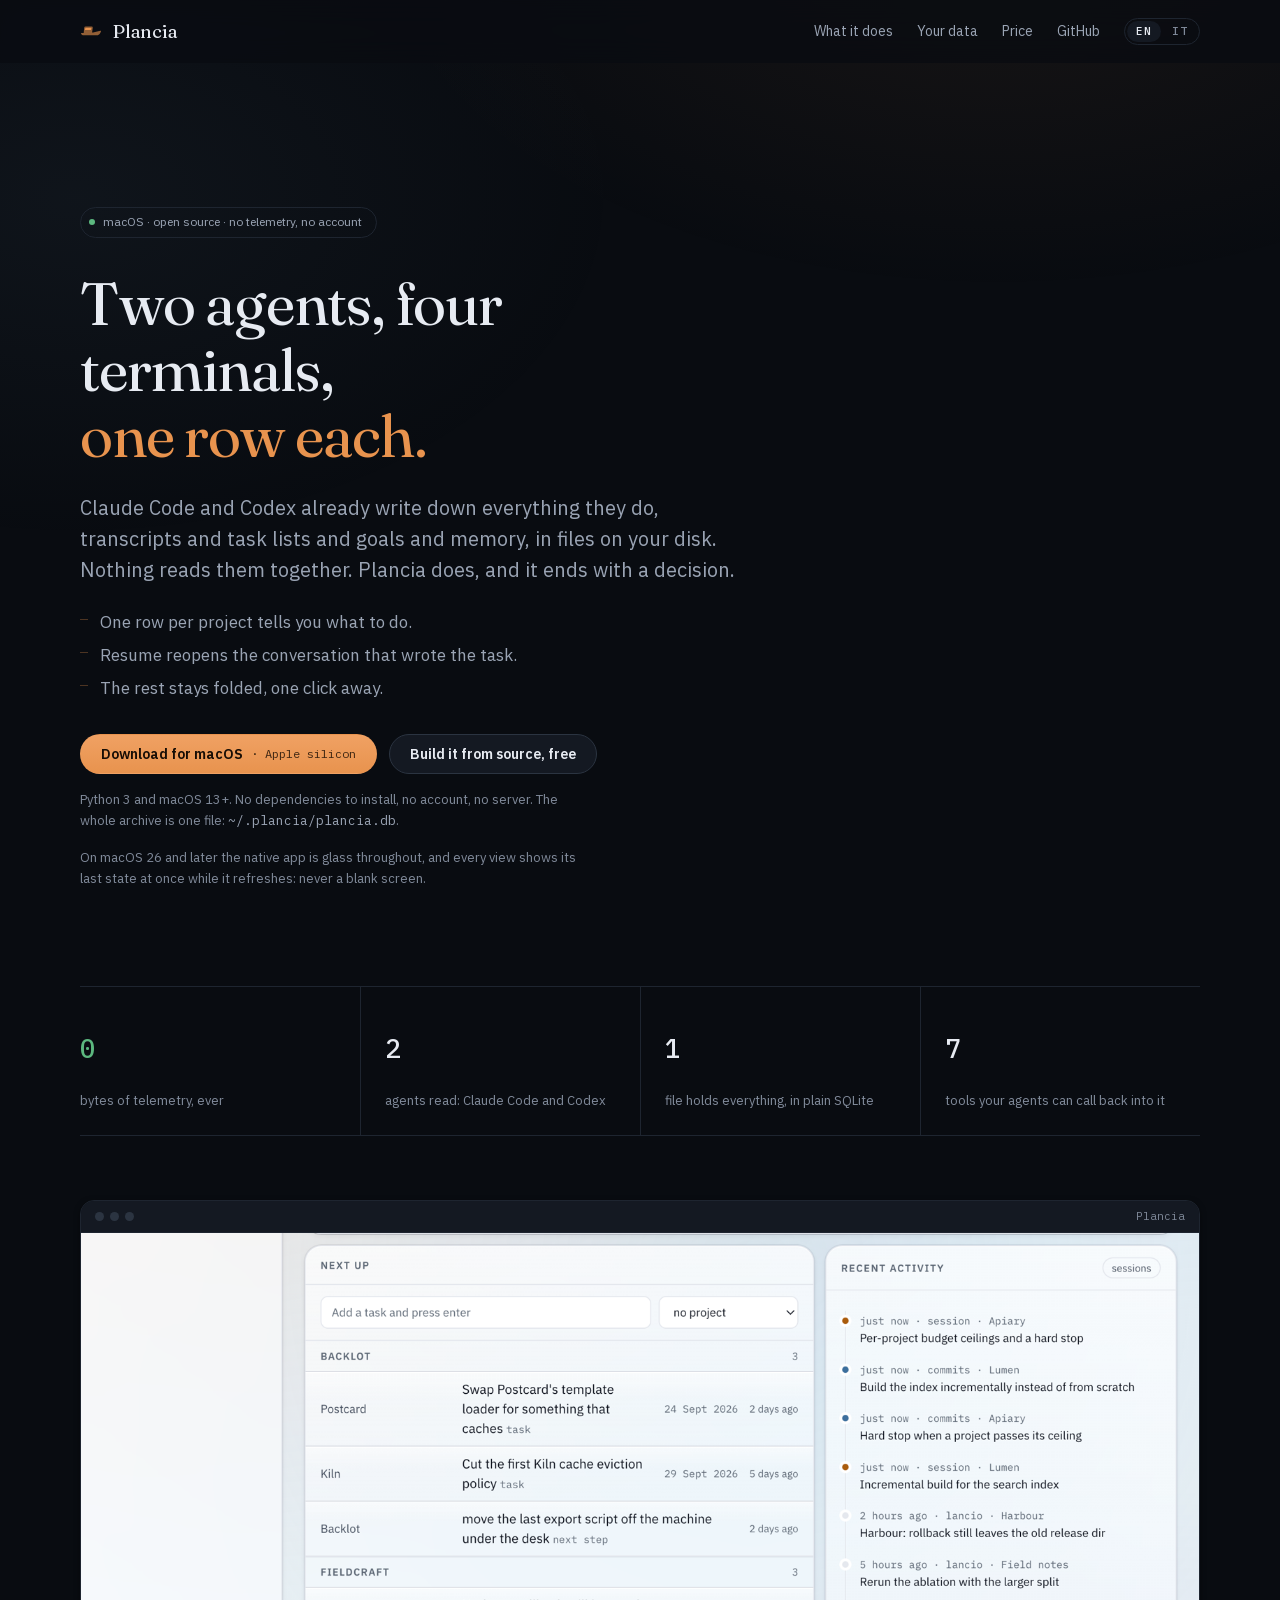
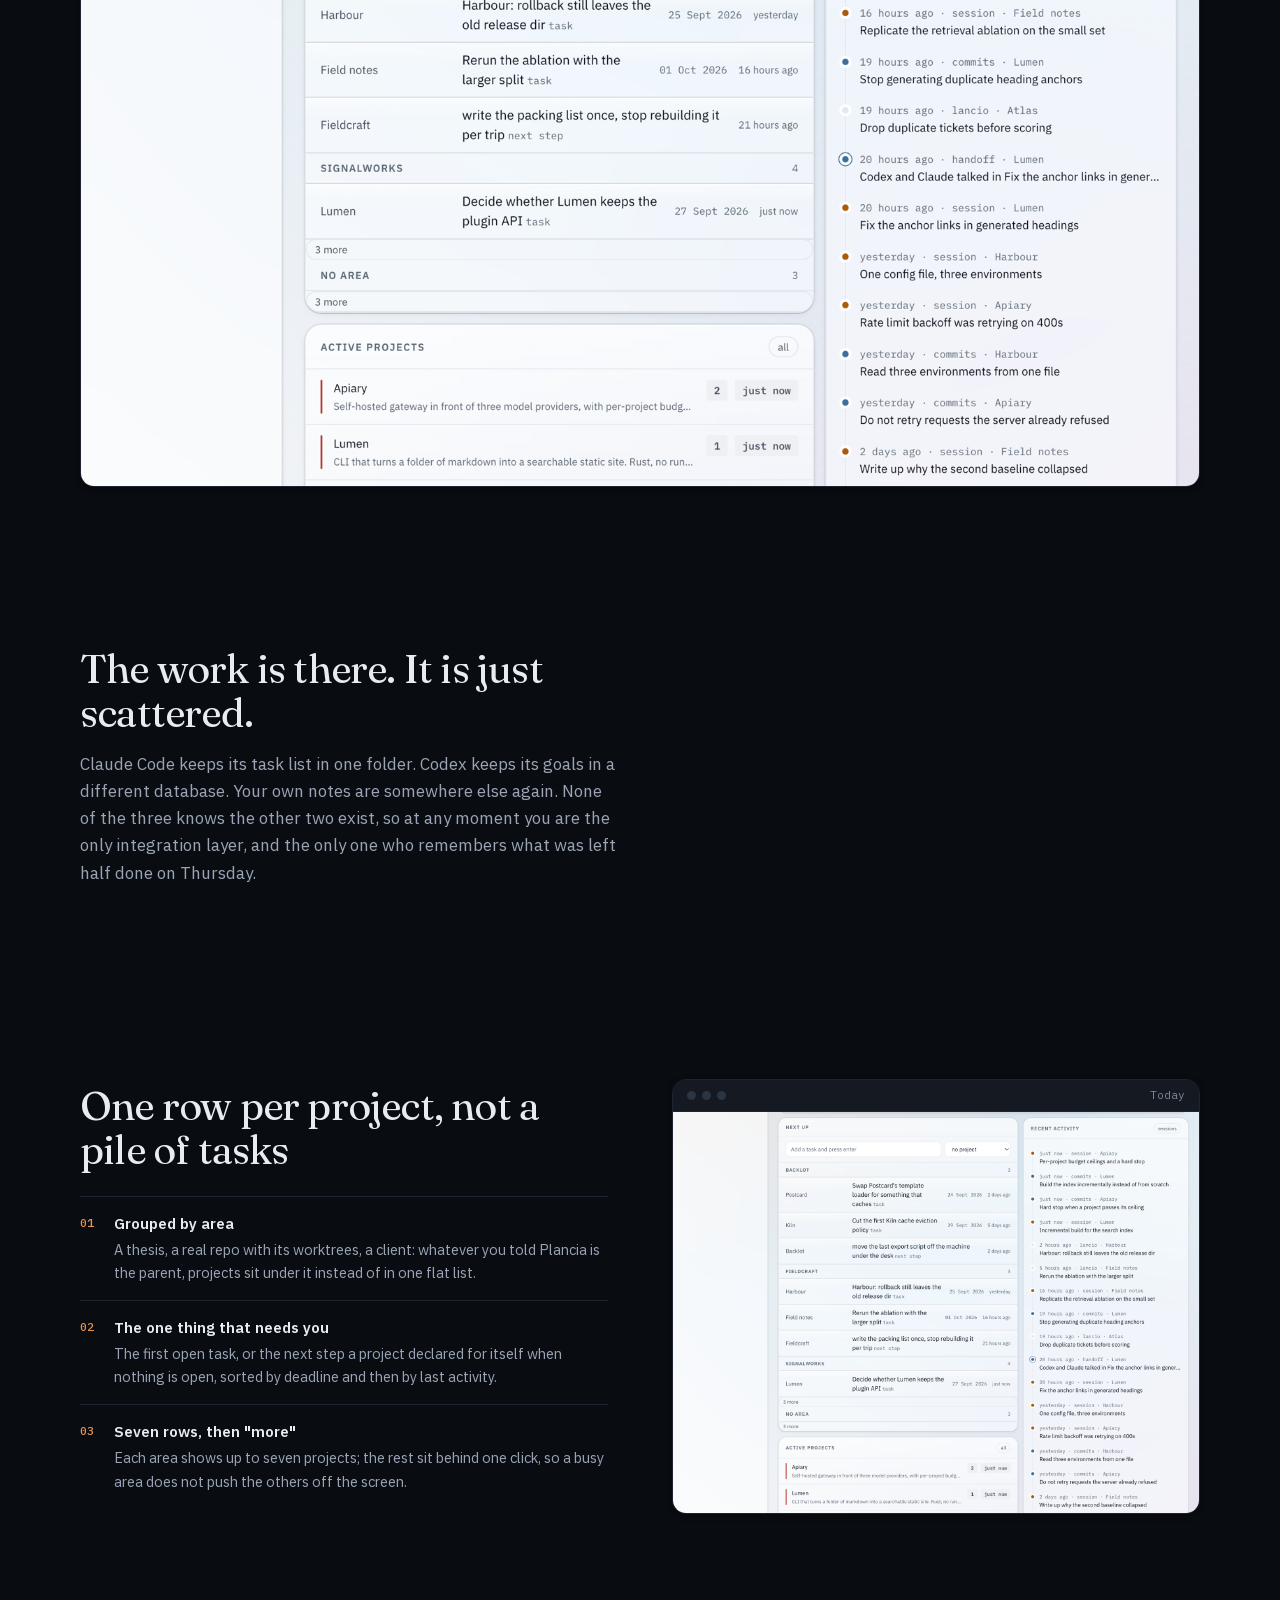
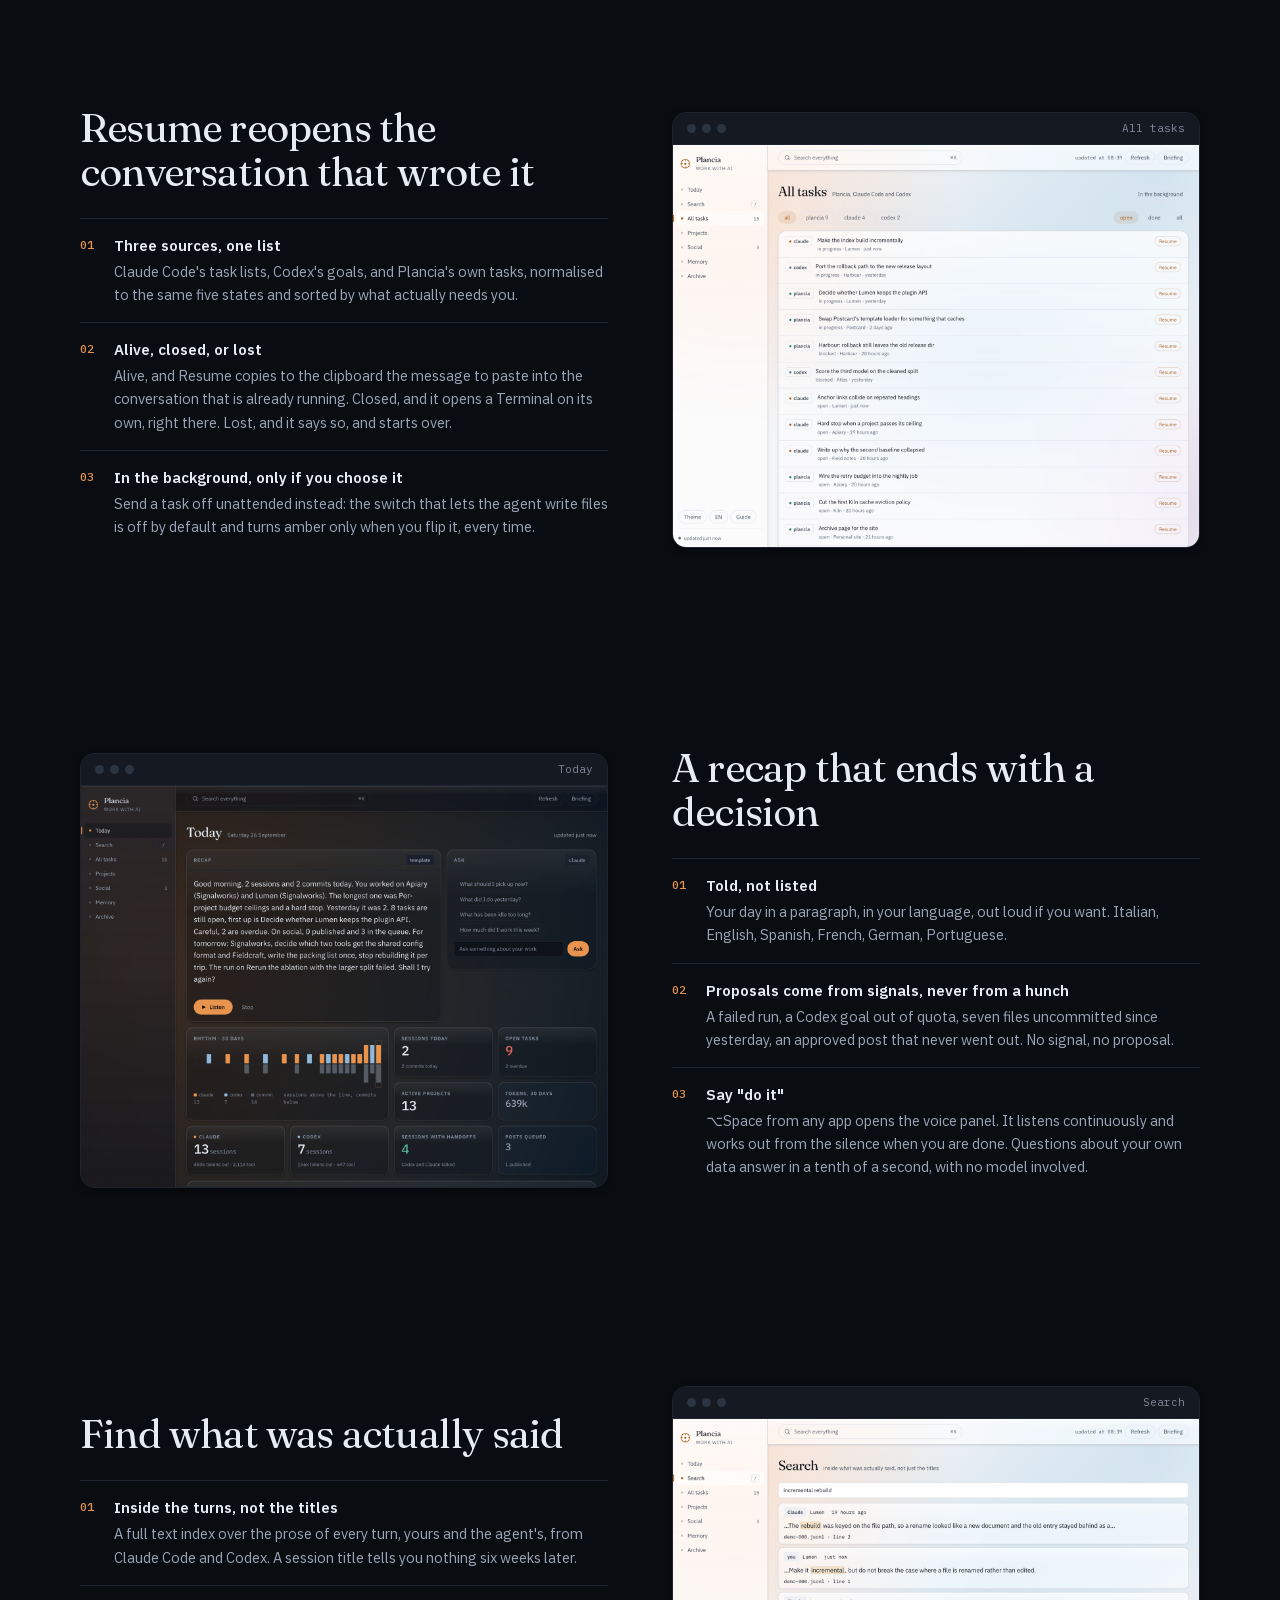
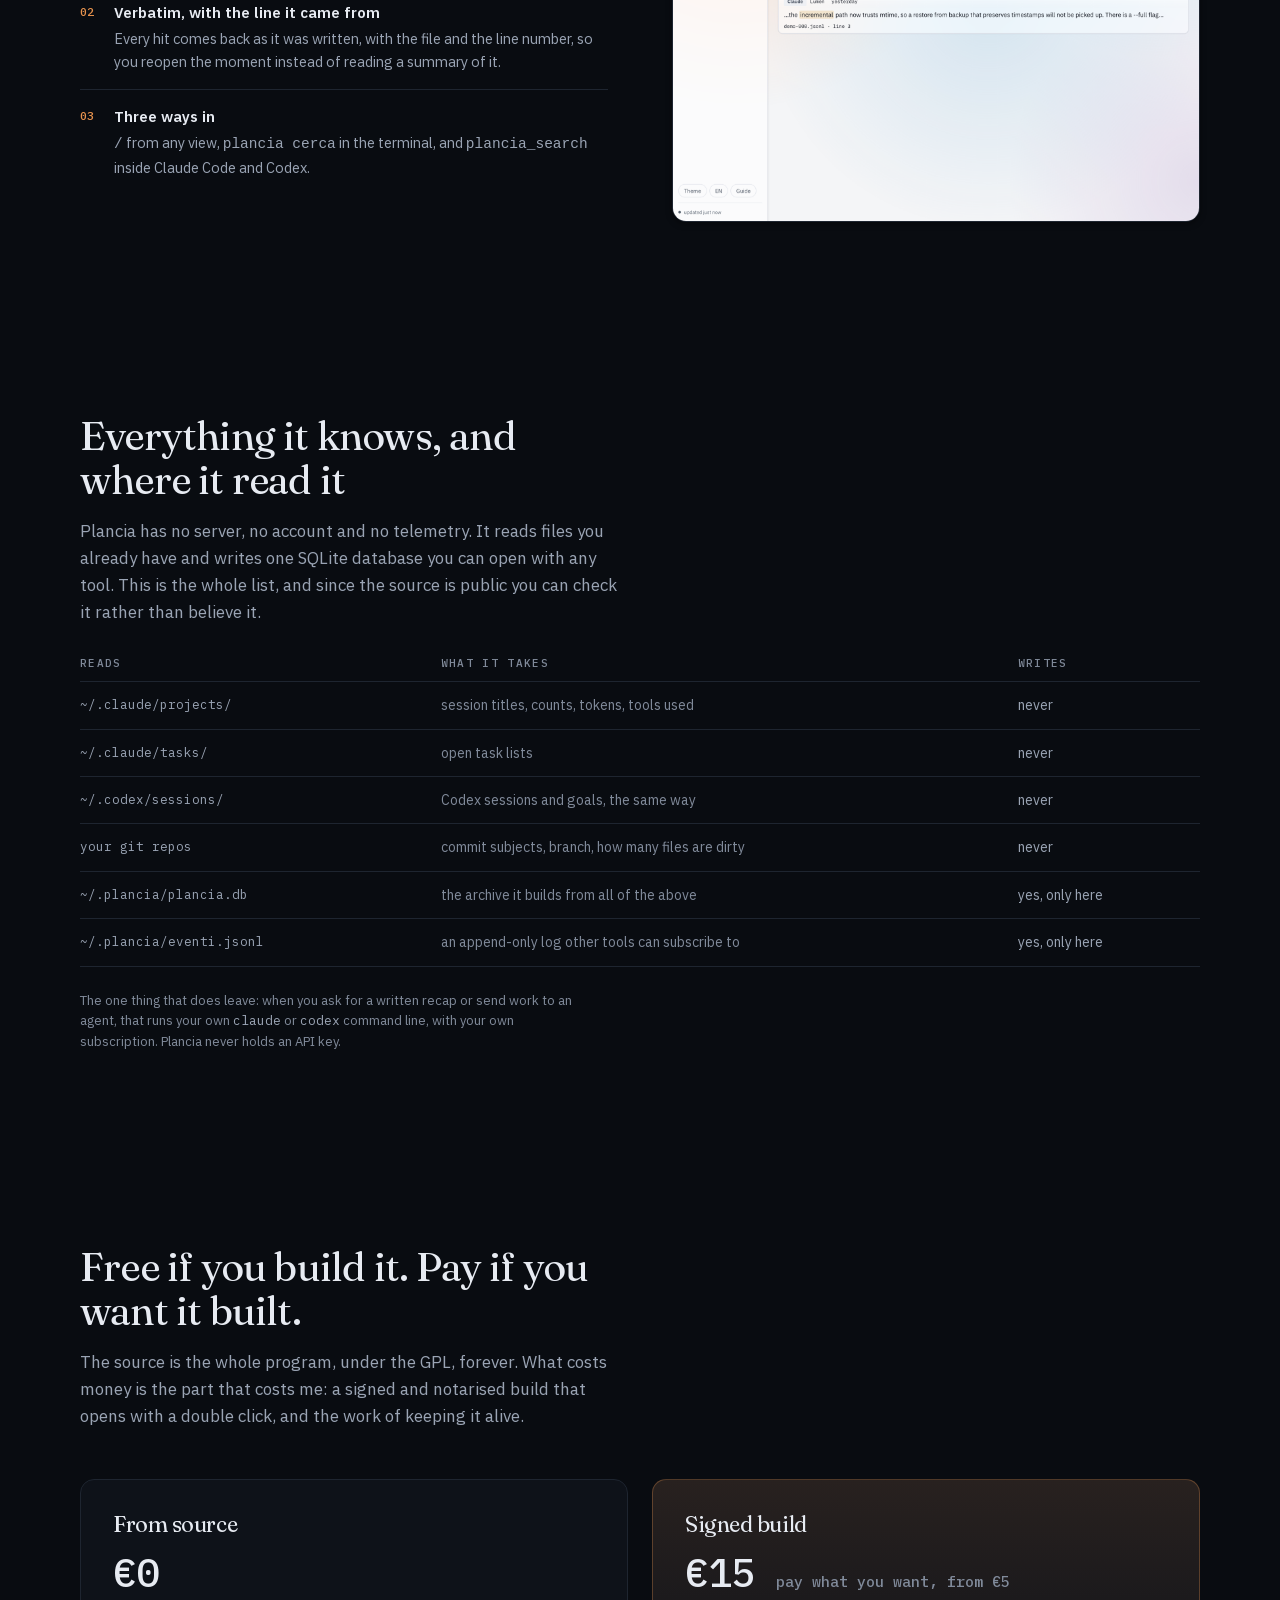
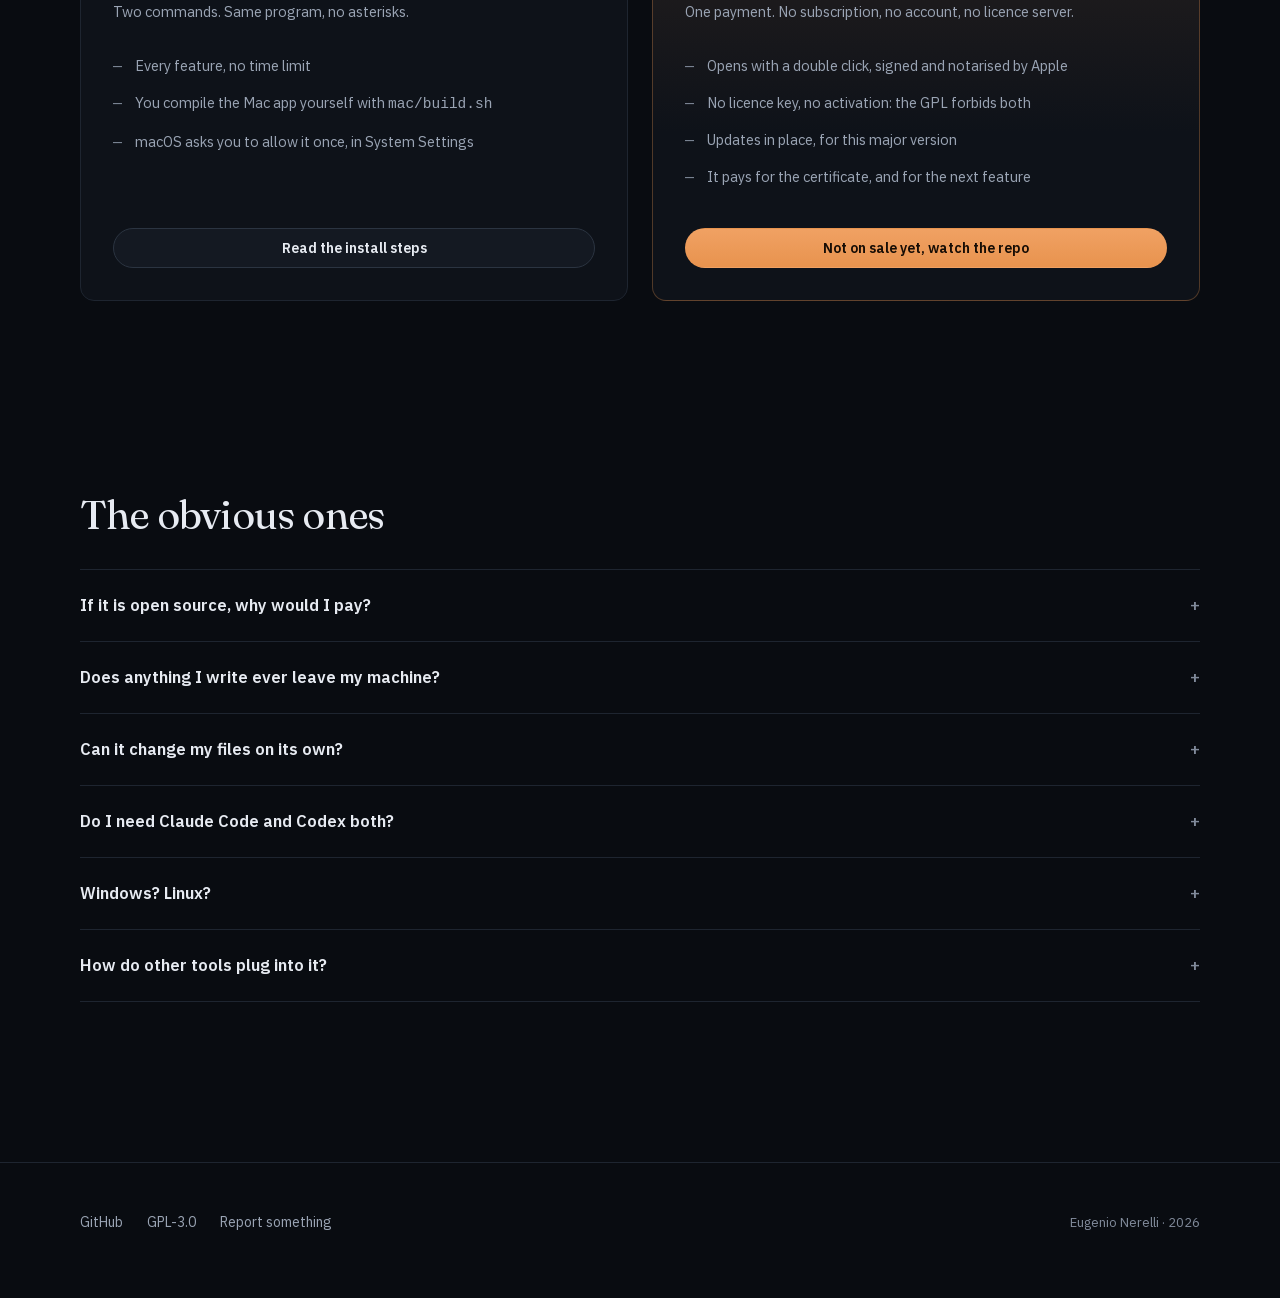
==== commit e14c4f05: "[ICONA-PLANCIA-4] il commento dei vetri dice il vero, prove di forma con il verso, misure del segno," ====
--- a/site/index.html
+++ b/site/index.html
@@ -26,7 +26,7 @@
   <div class="wrap">
     <a class="marchio" href="./">
       <svg class="bussola" viewBox="0 0 24 24" aria-hidden="true">
-        <g transform="scale(.0234375) translate(512 512) scale(1.28) translate(-512 -512)" fill="#e8934e">
+        <g transform="scale(.0234375) translate(512 512) scale(1.2) translate(-520 -500)" fill="#e8934e">
           <path d="M136.6 606.3Q119.0 576.0 154.0 576.0L182.0 576.0Q217.0 576.0 252.0 574.6L569.0 562.4Q604.0 561.0 638.0 552.9L884.0 494.1Q918.0 486.0 905.4 518.6L884.6 572.4Q872.0 605.0 844.0 626.1L815.0 647.9Q787.0 669.0 752.0 669.0L208.0 669.0Q173.0 669.0 155.4 638.7ZM287.0 659.0Q229.0 659.0 234.4 601.3L254.6 387.7Q260.0 330.0 318.0 330.0L539.0 330.0Q597.0 330.0 588.1 387.3L554.9 601.7Q546.0 659.0 488.0 659.0ZM287.1 438.1Q285.0 459.0 306.0 459.0L517.0 459.0Q538.0 459.0 541.2 438.2L548.8 388.8Q552.0 368.0 531.0 368.0L315.0 368.0Q294.0 368.0 291.9 388.9Z" opacity=".62"/>
           <path d="M291.9 388.9Q294.0 368.0 315.0 368.0L531.0 368.0Q552.0 368.0 548.8 388.8L541.2 438.2Q538.0 459.0 517.0 459.0L306.0 459.0Q285.0 459.0 287.1 438.1Z"/>
         </g>
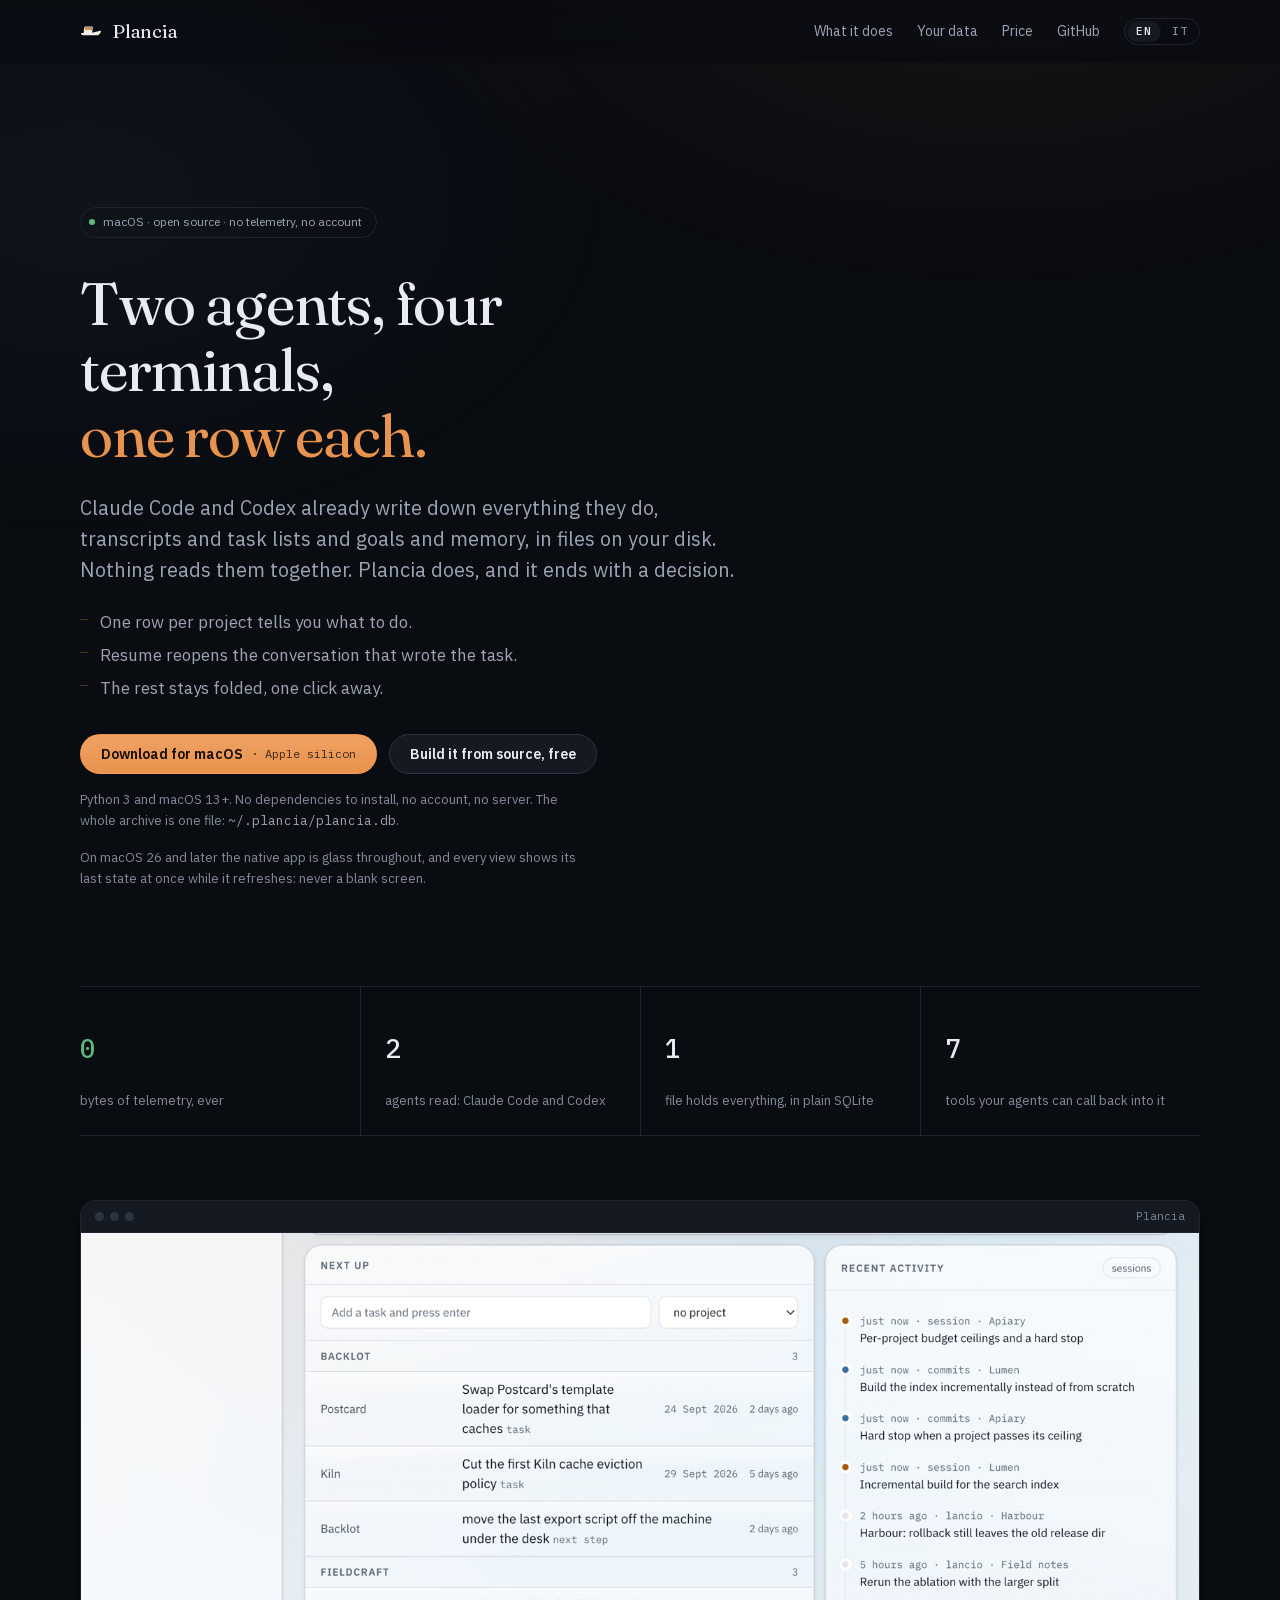
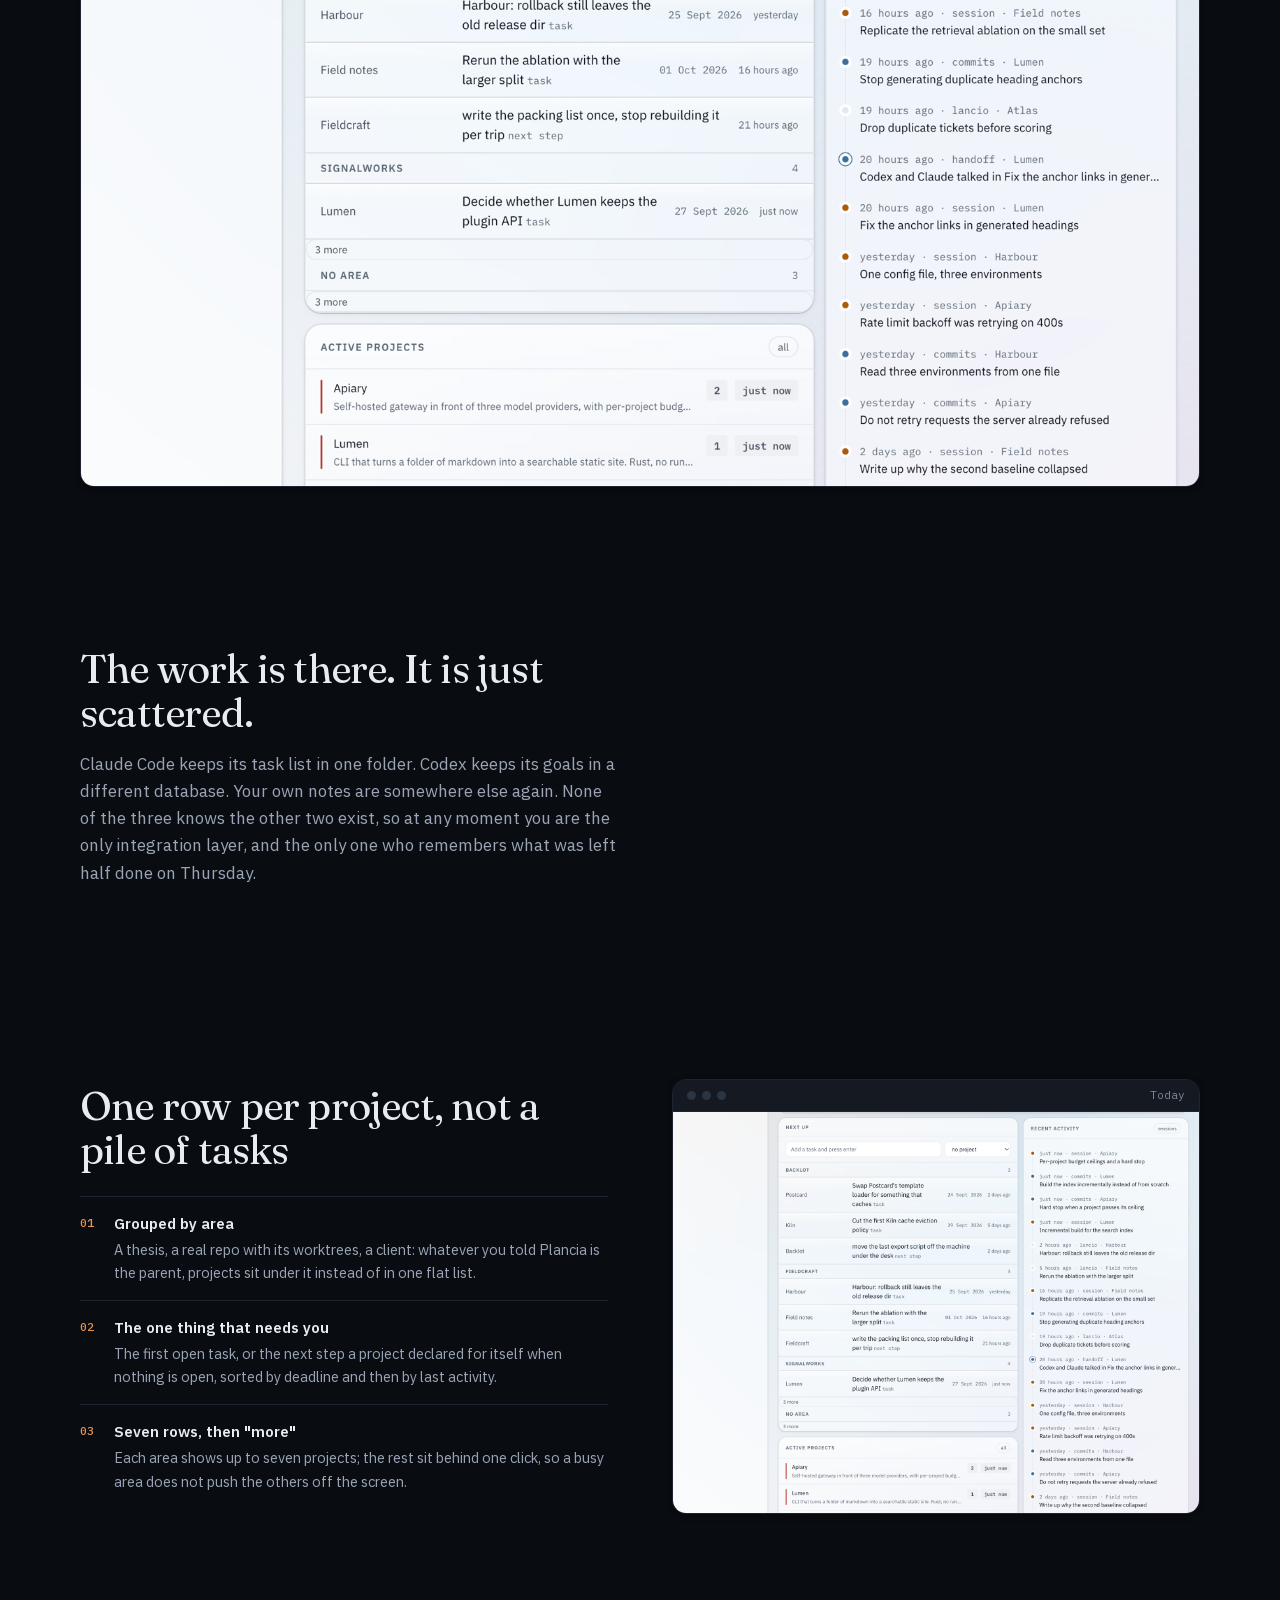
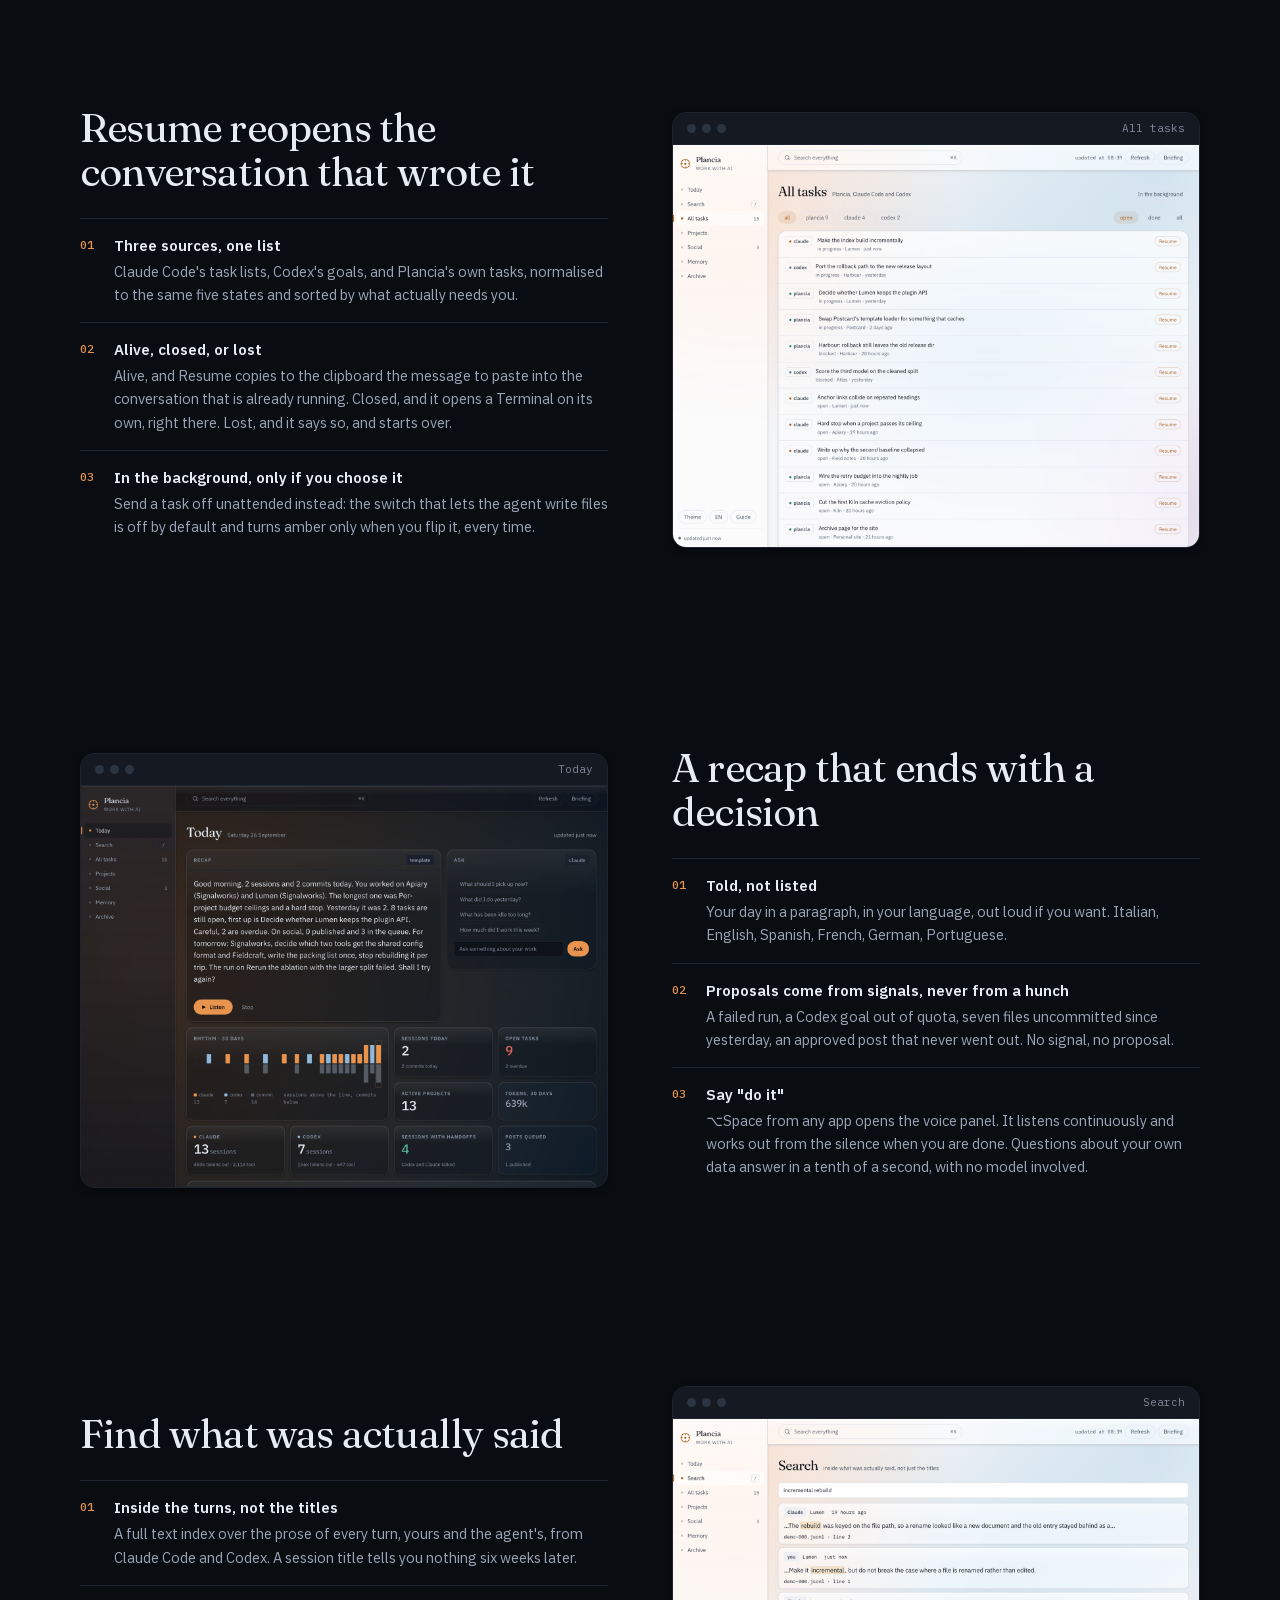
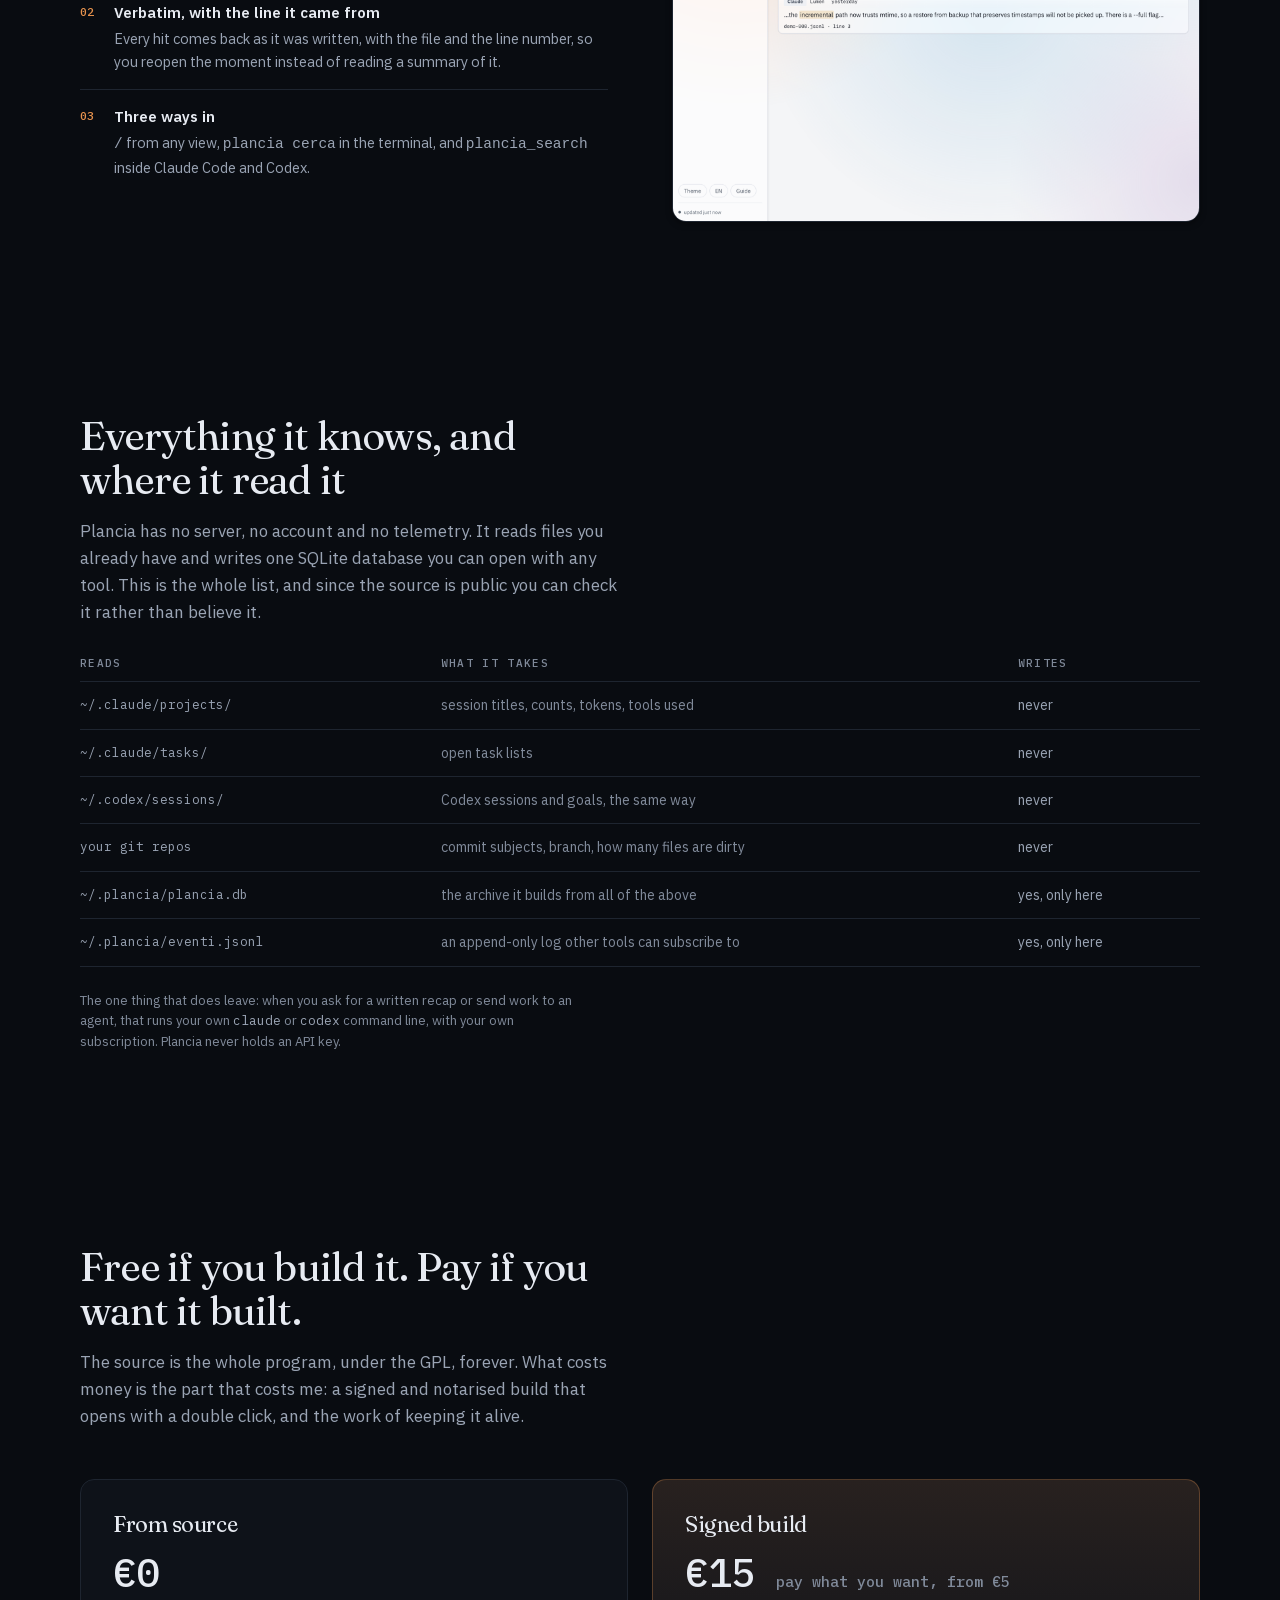
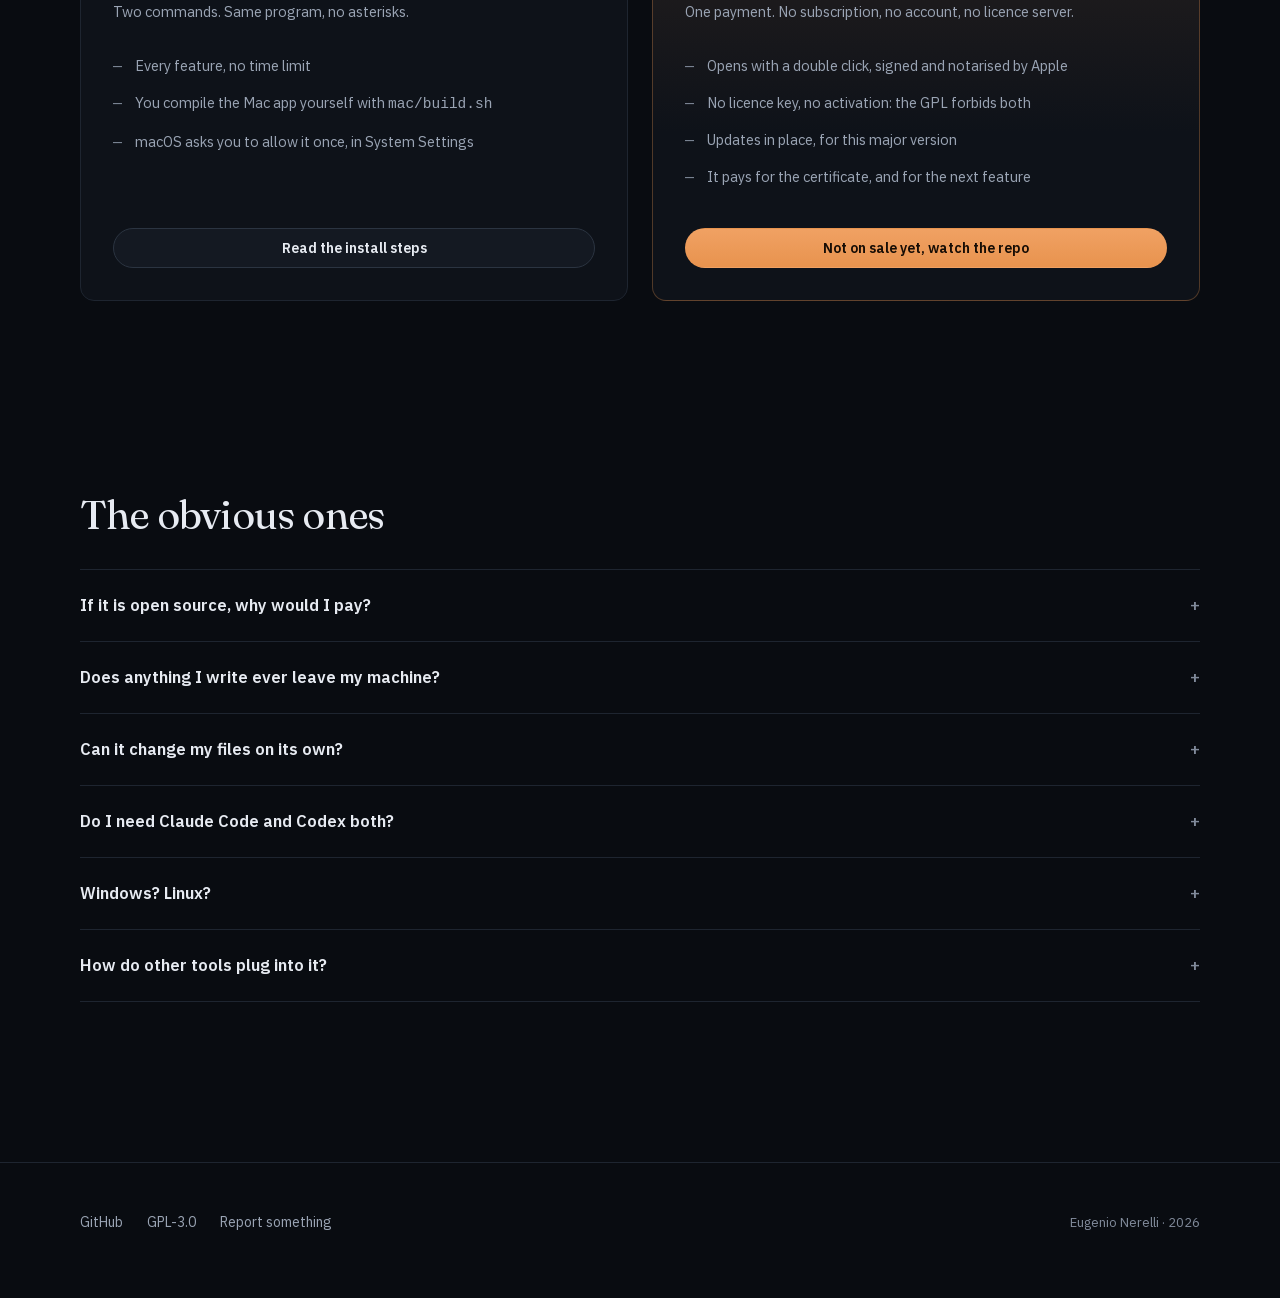
==== commit 438b5505: "[ICONA-PLANCIA-5] il marchio ha i colori dell'icona, il riquadro del favicon ha un bordo Il marchio " ====
--- a/site/index.html
+++ b/site/index.html
@@ -11,7 +11,7 @@
 <meta property="og:image" content="https://nerln.github.io/plancia/img/today.png">
 <meta name="twitter:card" content="summary_large_image">
 <link rel="stylesheet" href="style.css">
-<link rel="icon" href="data:image/svg+xml,<svg xmlns='http://www.w3.org/2000/svg' viewBox='0 0 32 32'><rect width='32' height='32' rx='7.5' fill='%2312161f'/><g transform='scale(.03125)'><path d='M136.6 606.3Q119.0 576.0 154.0 576.0L182.0 576.0Q217.0 576.0 252.0 574.6L569.0 562.4Q604.0 561.0 638.0 552.9L884.0 494.1Q918.0 486.0 905.4 518.6L884.6 572.4Q872.0 605.0 844.0 626.1L815.0 647.9Q787.0 669.0 752.0 669.0L208.0 669.0Q173.0 669.0 155.4 638.7ZM287.0 659.0Q229.0 659.0 234.4 601.3L254.6 387.7Q260.0 330.0 318.0 330.0L539.0 330.0Q597.0 330.0 588.1 387.3L554.9 601.7Q546.0 659.0 488.0 659.0ZM287.1 438.1Q285.0 459.0 306.0 459.0L517.0 459.0Q538.0 459.0 541.2 438.2L548.8 388.8Q552.0 368.0 531.0 368.0L315.0 368.0Q294.0 368.0 291.9 388.9Z' fill='%23f4efe6'/><path d='M291.9 388.9Q294.0 368.0 315.0 368.0L531.0 368.0Q552.0 368.0 548.8 388.8L541.2 438.2Q538.0 459.0 517.0 459.0L306.0 459.0Q285.0 459.0 287.1 438.1Z' fill='%23e8934e'/></g></svg>">
+<link rel="icon" href="data:image/svg+xml,<svg xmlns='http://www.w3.org/2000/svg' viewBox='0 0 32 32'><rect x='.5' y='.5' width='31' height='31' rx='7' fill='%2312161f' stroke='%23f4efe6' stroke-opacity='.2' stroke-width='1'/><g transform='scale(.03125)'><path d='M136.6 606.3Q119.0 576.0 154.0 576.0L182.0 576.0Q217.0 576.0 252.0 574.6L569.0 562.4Q604.0 561.0 638.0 552.9L884.0 494.1Q918.0 486.0 905.4 518.6L884.6 572.4Q872.0 605.0 844.0 626.1L815.0 647.9Q787.0 669.0 752.0 669.0L208.0 669.0Q173.0 669.0 155.4 638.7ZM287.0 659.0Q229.0 659.0 234.4 601.3L254.6 387.7Q260.0 330.0 318.0 330.0L539.0 330.0Q597.0 330.0 588.1 387.3L554.9 601.7Q546.0 659.0 488.0 659.0ZM287.1 438.1Q285.0 459.0 306.0 459.0L517.0 459.0Q538.0 459.0 541.2 438.2L548.8 388.8Q552.0 368.0 531.0 368.0L315.0 368.0Q294.0 368.0 291.9 388.9Z' fill='%23f4efe6'/><path d='M291.9 388.9Q294.0 368.0 315.0 368.0L531.0 368.0Q552.0 368.0 548.8 388.8L541.2 438.2Q538.0 459.0 517.0 459.0L306.0 459.0Q285.0 459.0 287.1 438.1Z' fill='%23e8934e'/></g></svg>">
 <link rel="apple-touch-icon" href="img/icon.png">
 <!-- GSAP 3.14.2, servito da qui e non da un CDN: la pagina non fa una sola
      richiesta a terzi. Va con defer, e l'unica cosa che anima e' il cambio di
@@ -26,9 +26,9 @@
   <div class="wrap">
     <a class="marchio" href="./">
       <svg class="bussola" viewBox="0 0 24 24" aria-hidden="true">
-        <g transform="scale(.0234375) translate(512 512) scale(1.2) translate(-520 -500)" fill="#e8934e">
-          <path d="M136.6 606.3Q119.0 576.0 154.0 576.0L182.0 576.0Q217.0 576.0 252.0 574.6L569.0 562.4Q604.0 561.0 638.0 552.9L884.0 494.1Q918.0 486.0 905.4 518.6L884.6 572.4Q872.0 605.0 844.0 626.1L815.0 647.9Q787.0 669.0 752.0 669.0L208.0 669.0Q173.0 669.0 155.4 638.7ZM287.0 659.0Q229.0 659.0 234.4 601.3L254.6 387.7Q260.0 330.0 318.0 330.0L539.0 330.0Q597.0 330.0 588.1 387.3L554.9 601.7Q546.0 659.0 488.0 659.0ZM287.1 438.1Q285.0 459.0 306.0 459.0L517.0 459.0Q538.0 459.0 541.2 438.2L548.8 388.8Q552.0 368.0 531.0 368.0L315.0 368.0Q294.0 368.0 291.9 388.9Z" opacity=".62"/>
-          <path d="M291.9 388.9Q294.0 368.0 315.0 368.0L531.0 368.0Q552.0 368.0 548.8 388.8L541.2 438.2Q538.0 459.0 517.0 459.0L306.0 459.0Q285.0 459.0 287.1 438.1Z"/>
+        <g transform="scale(.0234375) translate(512 512) scale(1.2) translate(-520 -500)">
+          <path class="scafo" d="M136.6 606.3Q119.0 576.0 154.0 576.0L182.0 576.0Q217.0 576.0 252.0 574.6L569.0 562.4Q604.0 561.0 638.0 552.9L884.0 494.1Q918.0 486.0 905.4 518.6L884.6 572.4Q872.0 605.0 844.0 626.1L815.0 647.9Q787.0 669.0 752.0 669.0L208.0 669.0Q173.0 669.0 155.4 638.7ZM287.0 659.0Q229.0 659.0 234.4 601.3L254.6 387.7Q260.0 330.0 318.0 330.0L539.0 330.0Q597.0 330.0 588.1 387.3L554.9 601.7Q546.0 659.0 488.0 659.0ZM287.1 438.1Q285.0 459.0 306.0 459.0L517.0 459.0Q538.0 459.0 541.2 438.2L548.8 388.8Q552.0 368.0 531.0 368.0L315.0 368.0Q294.0 368.0 291.9 388.9Z"/>
+          <path class="vetri" d="M291.9 388.9Q294.0 368.0 315.0 368.0L531.0 368.0Q552.0 368.0 548.8 388.8L541.2 438.2Q538.0 459.0 517.0 459.0L306.0 459.0Q285.0 459.0 287.1 438.1Z"/>
         </g>
       </svg>
       <span class="nome">Plancia</span>
--- a/site/style.css
+++ b/site/style.css
@@ -91,6 +91,10 @@
   --amber: #e8934e;
   --amber-soft: rgba(232, 147, 78, .12);
   --amber-line: rgba(232, 147, 78, .3);
+  /* il crema dello scafo del marchio: quello dell'icona e del favicon
+     (#f4efe6). La fascia dei vetri è --amber, lo stesso ambra dell'icona. Il
+     sito ha un tema solo, scuro, quindi il crema si legge sempre. */
+  --crema: #f4efe6;
   --codex: #8fb8d9;
   --nominal: #5cb87f;
 
@@ -170,6 +174,8 @@
 .marchio { display: flex; align-items: center; gap: 10px; text-decoration: none; }
 .marchio .nome { font-family: var(--serif); font-size: 19px; letter-spacing: -.01em; }
 .bussola { width: 22px; height: 22px; flex: none; }
+.bussola .scafo { fill: var(--crema); }
+.bussola .vetri { fill: var(--amber); }
 
 nav.menu { display: flex; gap: var(--s5); margin-left: auto; align-items: center; }
 nav.menu a { color: var(--text-2); text-decoration: none; font-size: var(--t-md); transition: color 140ms; }
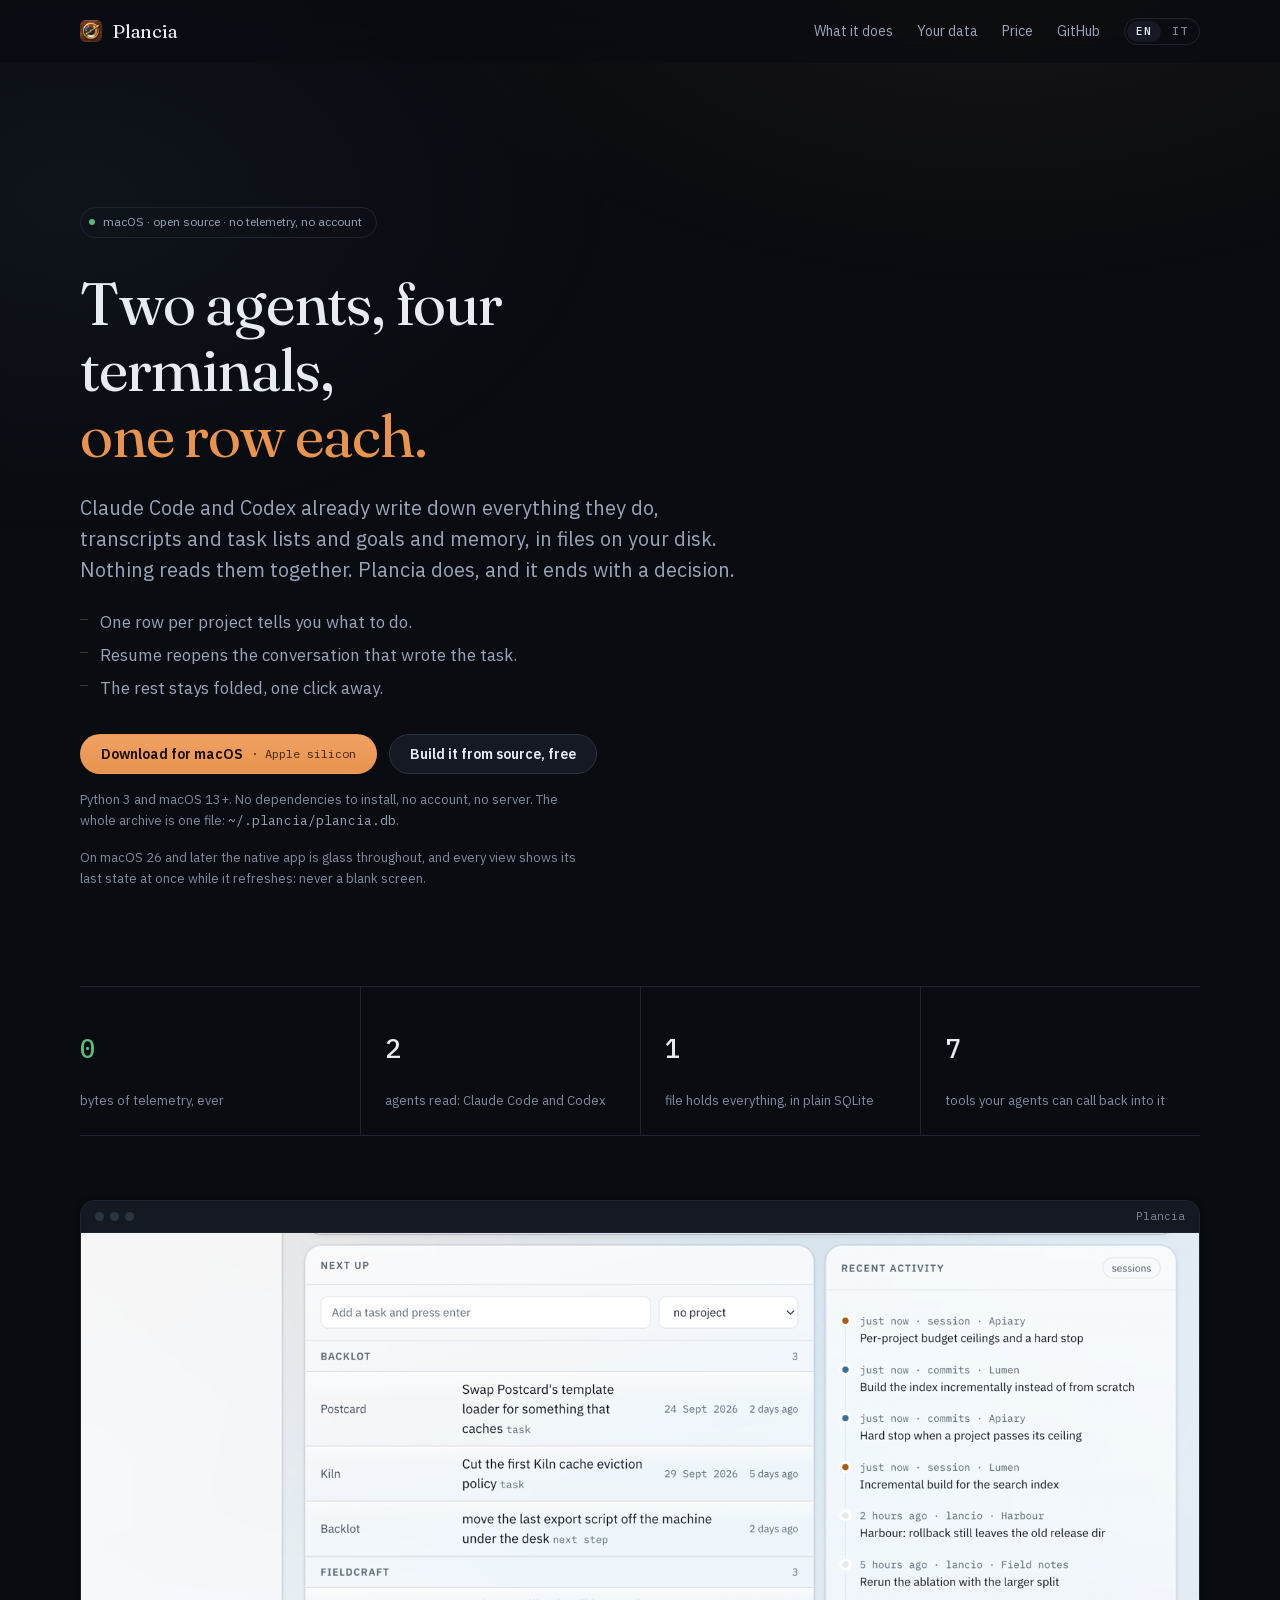
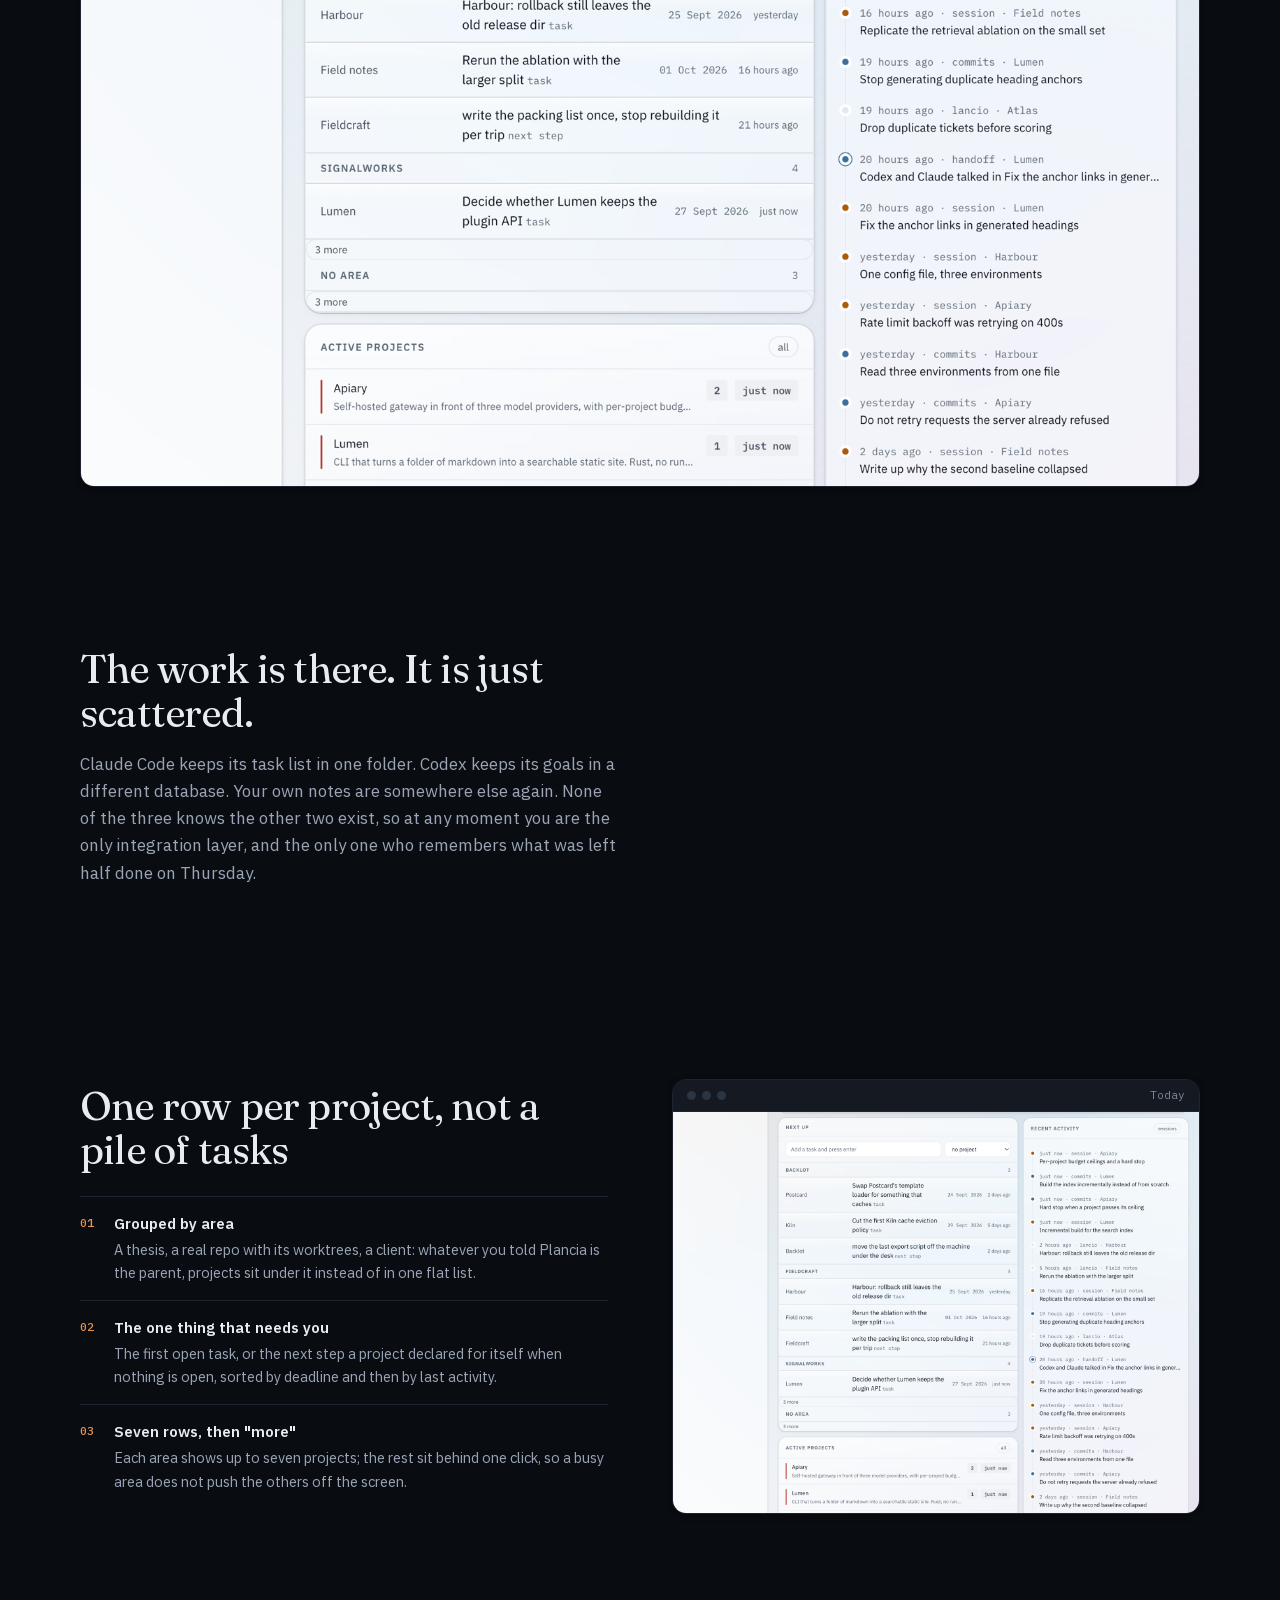
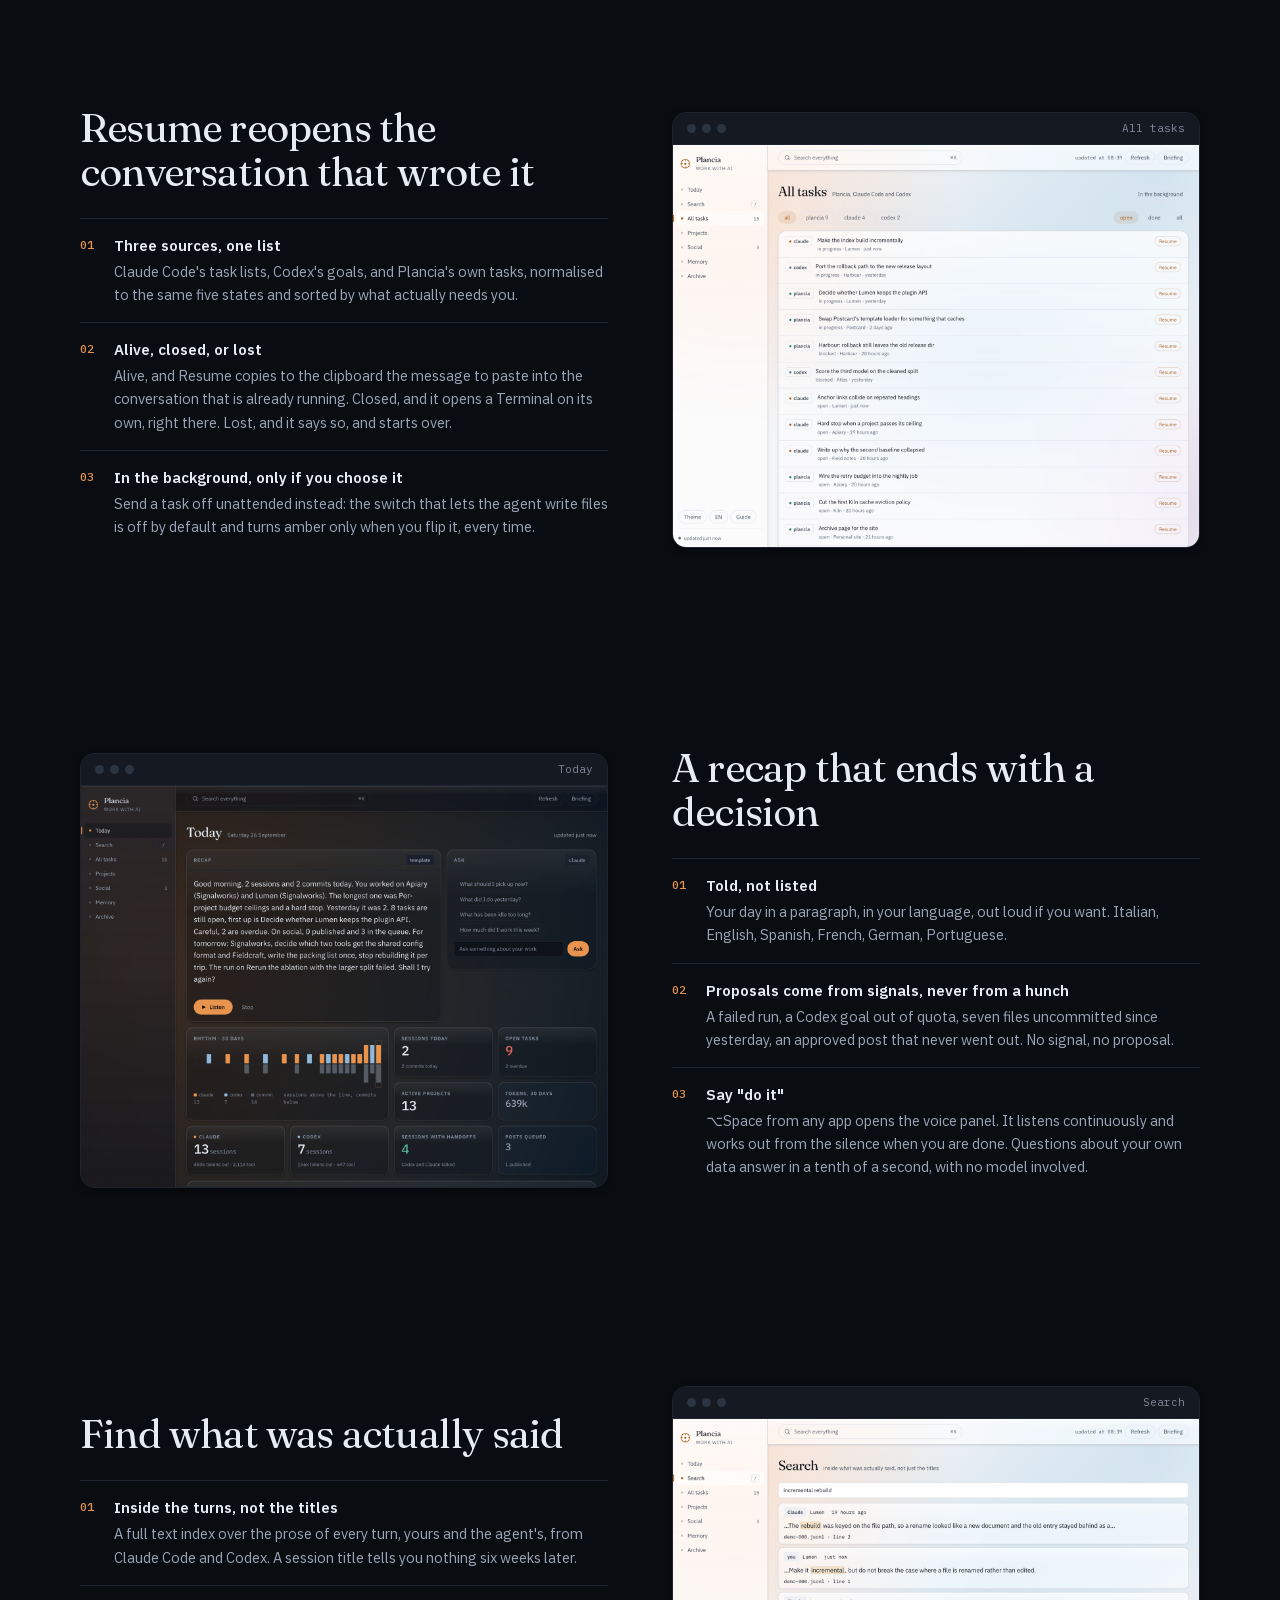
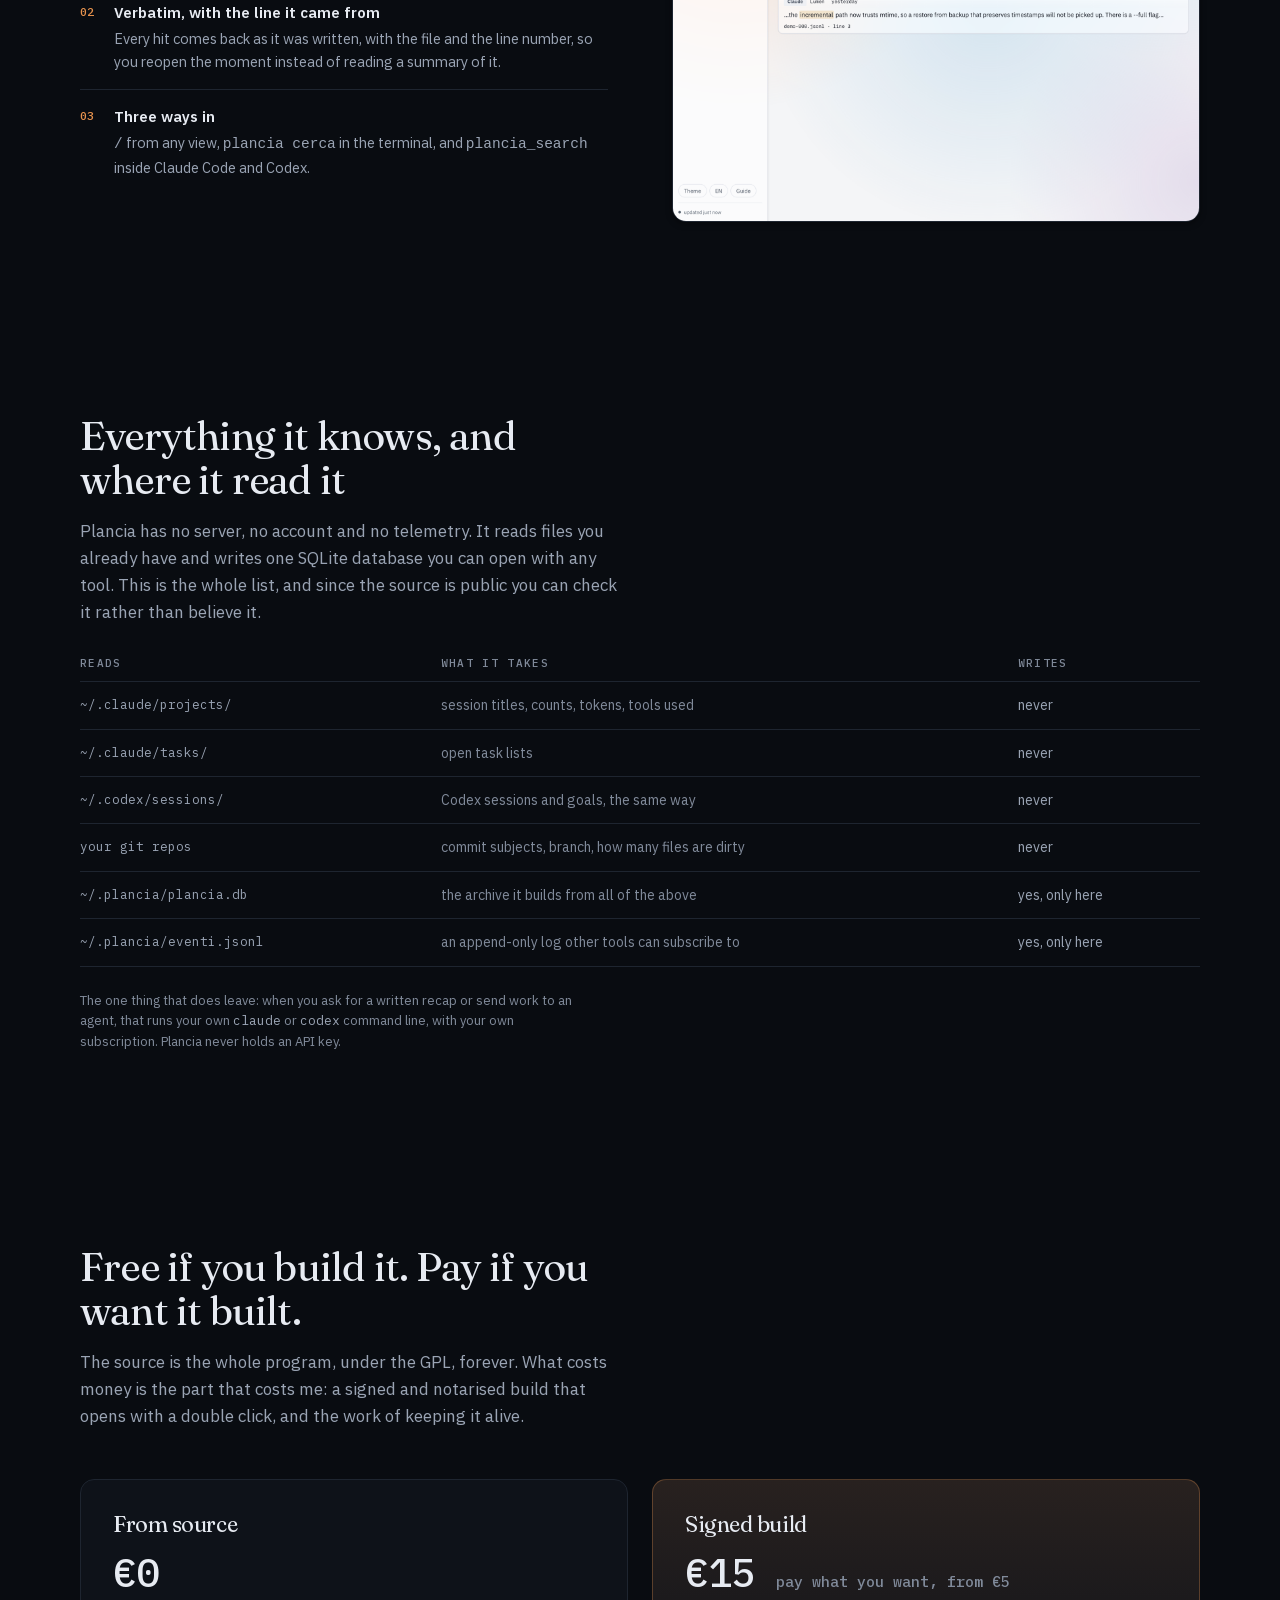
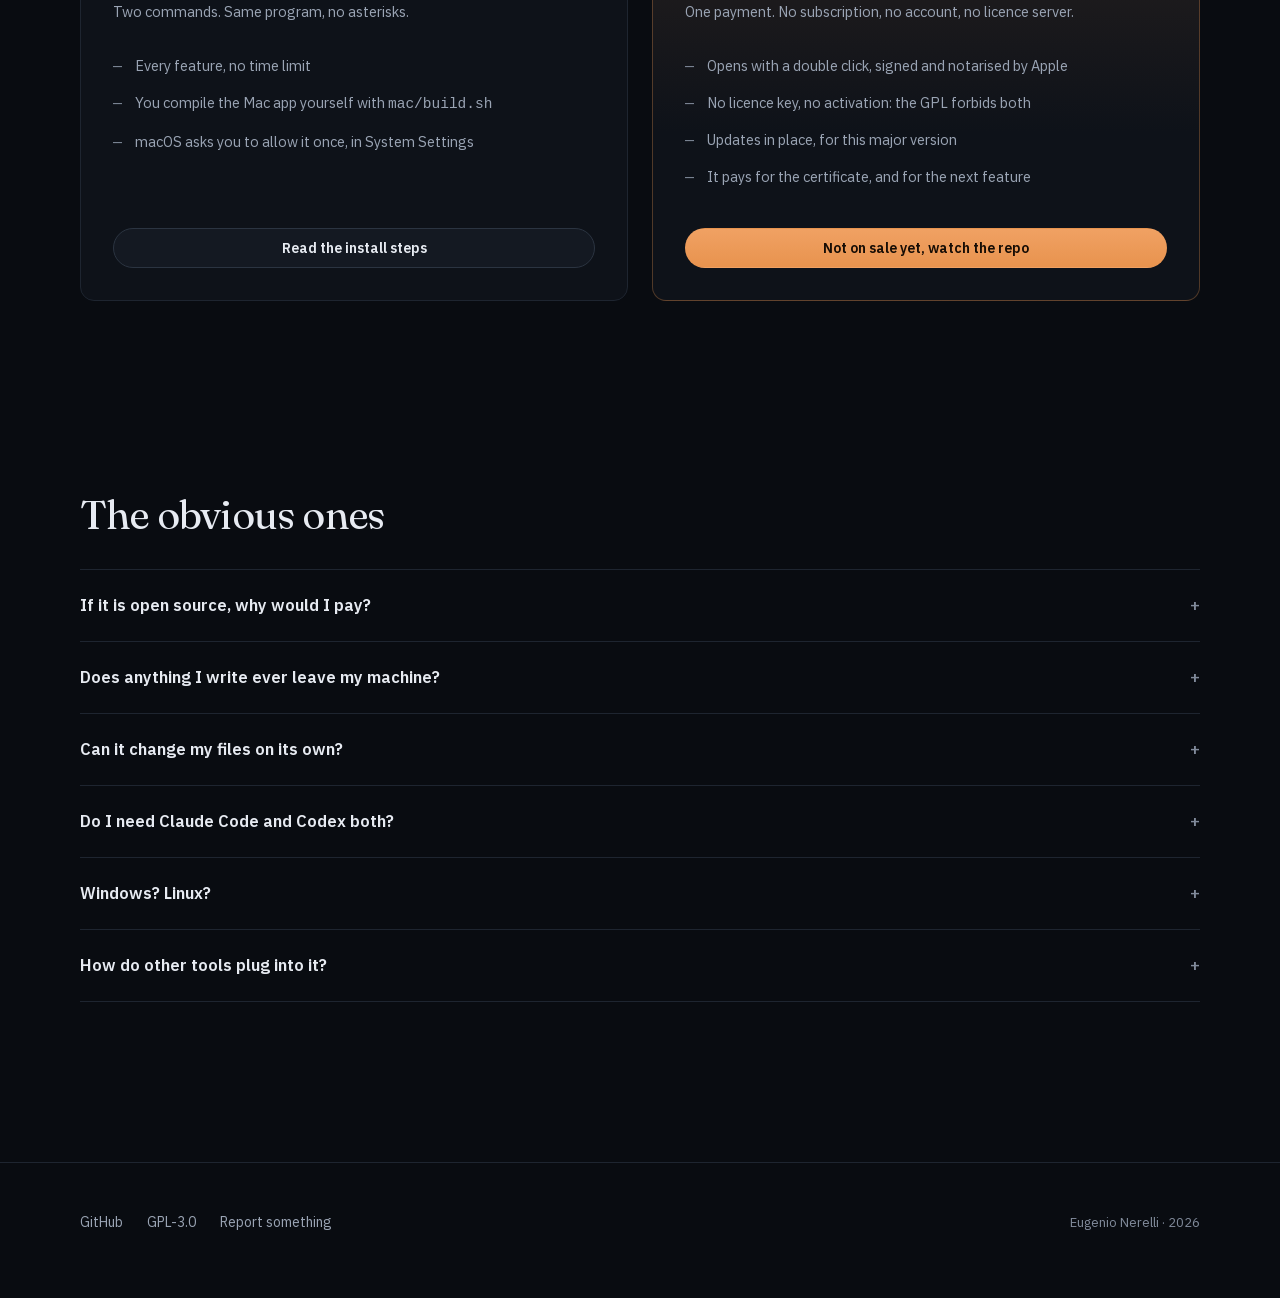
==== commit cd72fa51: "[ICONA-LEGNO] l'icona diventa il telegrafo di macchina su tavole di legno di plancia Ghiera d'ottone" ====
--- a/site/index.html
+++ b/site/index.html
@@ -11,7 +11,7 @@
 <meta property="og:image" content="https://nerln.github.io/plancia/img/today.png">
 <meta name="twitter:card" content="summary_large_image">
 <link rel="stylesheet" href="style.css">
-<link rel="icon" href="data:image/svg+xml,<svg xmlns='http://www.w3.org/2000/svg' viewBox='0 0 32 32'><rect x='.5' y='.5' width='31' height='31' rx='7' fill='%2312161f' stroke='%23f4efe6' stroke-opacity='.2' stroke-width='1'/><g transform='scale(.03125)'><path d='M136.6 606.3Q119.0 576.0 154.0 576.0L182.0 576.0Q217.0 576.0 252.0 574.6L569.0 562.4Q604.0 561.0 638.0 552.9L884.0 494.1Q918.0 486.0 905.4 518.6L884.6 572.4Q872.0 605.0 844.0 626.1L815.0 647.9Q787.0 669.0 752.0 669.0L208.0 669.0Q173.0 669.0 155.4 638.7ZM287.0 659.0Q229.0 659.0 234.4 601.3L254.6 387.7Q260.0 330.0 318.0 330.0L539.0 330.0Q597.0 330.0 588.1 387.3L554.9 601.7Q546.0 659.0 488.0 659.0ZM287.1 438.1Q285.0 459.0 306.0 459.0L517.0 459.0Q538.0 459.0 541.2 438.2L548.8 388.8Q552.0 368.0 531.0 368.0L315.0 368.0Q294.0 368.0 291.9 388.9Z' fill='%23f4efe6'/><path d='M291.9 388.9Q294.0 368.0 315.0 368.0L531.0 368.0Q552.0 368.0 548.8 388.8L541.2 438.2Q538.0 459.0 517.0 459.0L306.0 459.0Q285.0 459.0 287.1 438.1Z' fill='%23e8934e'/></g></svg>">
+<link rel="icon" href="[data-uri]">
 <link rel="apple-touch-icon" href="img/icon.png">
 <!-- GSAP 3.14.2, servito da qui e non da un CDN: la pagina non fa una sola
      richiesta a terzi. Va con defer, e l'unica cosa che anima e' il cambio di
@@ -25,12 +25,7 @@
 <header class="barra">
   <div class="wrap">
     <a class="marchio" href="./">
-      <svg class="bussola" viewBox="0 0 24 24" aria-hidden="true">
-        <g transform="scale(.0234375) translate(512 512) scale(1.2) translate(-520 -500)">
-          <path class="scafo" d="M136.6 606.3Q119.0 576.0 154.0 576.0L182.0 576.0Q217.0 576.0 252.0 574.6L569.0 562.4Q604.0 561.0 638.0 552.9L884.0 494.1Q918.0 486.0 905.4 518.6L884.6 572.4Q872.0 605.0 844.0 626.1L815.0 647.9Q787.0 669.0 752.0 669.0L208.0 669.0Q173.0 669.0 155.4 638.7ZM287.0 659.0Q229.0 659.0 234.4 601.3L254.6 387.7Q260.0 330.0 318.0 330.0L539.0 330.0Q597.0 330.0 588.1 387.3L554.9 601.7Q546.0 659.0 488.0 659.0ZM287.1 438.1Q285.0 459.0 306.0 459.0L517.0 459.0Q538.0 459.0 541.2 438.2L548.8 388.8Q552.0 368.0 531.0 368.0L315.0 368.0Q294.0 368.0 291.9 388.9Z"/>
-          <path class="vetri" d="M291.9 388.9Q294.0 368.0 315.0 368.0L531.0 368.0Q552.0 368.0 548.8 388.8L541.2 438.2Q538.0 459.0 517.0 459.0L306.0 459.0Q285.0 459.0 287.1 438.1Z"/>
-        </g>
-      </svg>
+      <img class="bussola" src="[data-uri]" width="22" height="22" alt="">
       <span class="nome">Plancia</span>
     </a>
     <nav class="menu">
--- a/site/style.css
+++ b/site/style.css
@@ -91,10 +91,6 @@
   --amber: #e8934e;
   --amber-soft: rgba(232, 147, 78, .12);
   --amber-line: rgba(232, 147, 78, .3);
-  /* il crema dello scafo del marchio: quello dell'icona e del favicon
-     (#f4efe6). La fascia dei vetri è --amber, lo stesso ambra dell'icona. Il
-     sito ha un tema solo, scuro, quindi il crema si legge sempre. */
-  --crema: #f4efe6;
   --codex: #8fb8d9;
   --nominal: #5cb87f;
 
@@ -173,9 +169,7 @@
 
 .marchio { display: flex; align-items: center; gap: 10px; text-decoration: none; }
 .marchio .nome { font-family: var(--serif); font-size: 19px; letter-spacing: -.01em; }
-.bussola { width: 22px; height: 22px; flex: none; }
-.bussola .scafo { fill: var(--crema); }
-.bussola .vetri { fill: var(--amber); }
+.bussola { width: 22px; height: 22px; flex: none; display: block; }
 
 nav.menu { display: flex; gap: var(--s5); margin-left: auto; align-items: center; }
 nav.menu a { color: var(--text-2); text-decoration: none; font-size: var(--t-md); transition: color 140ms; }
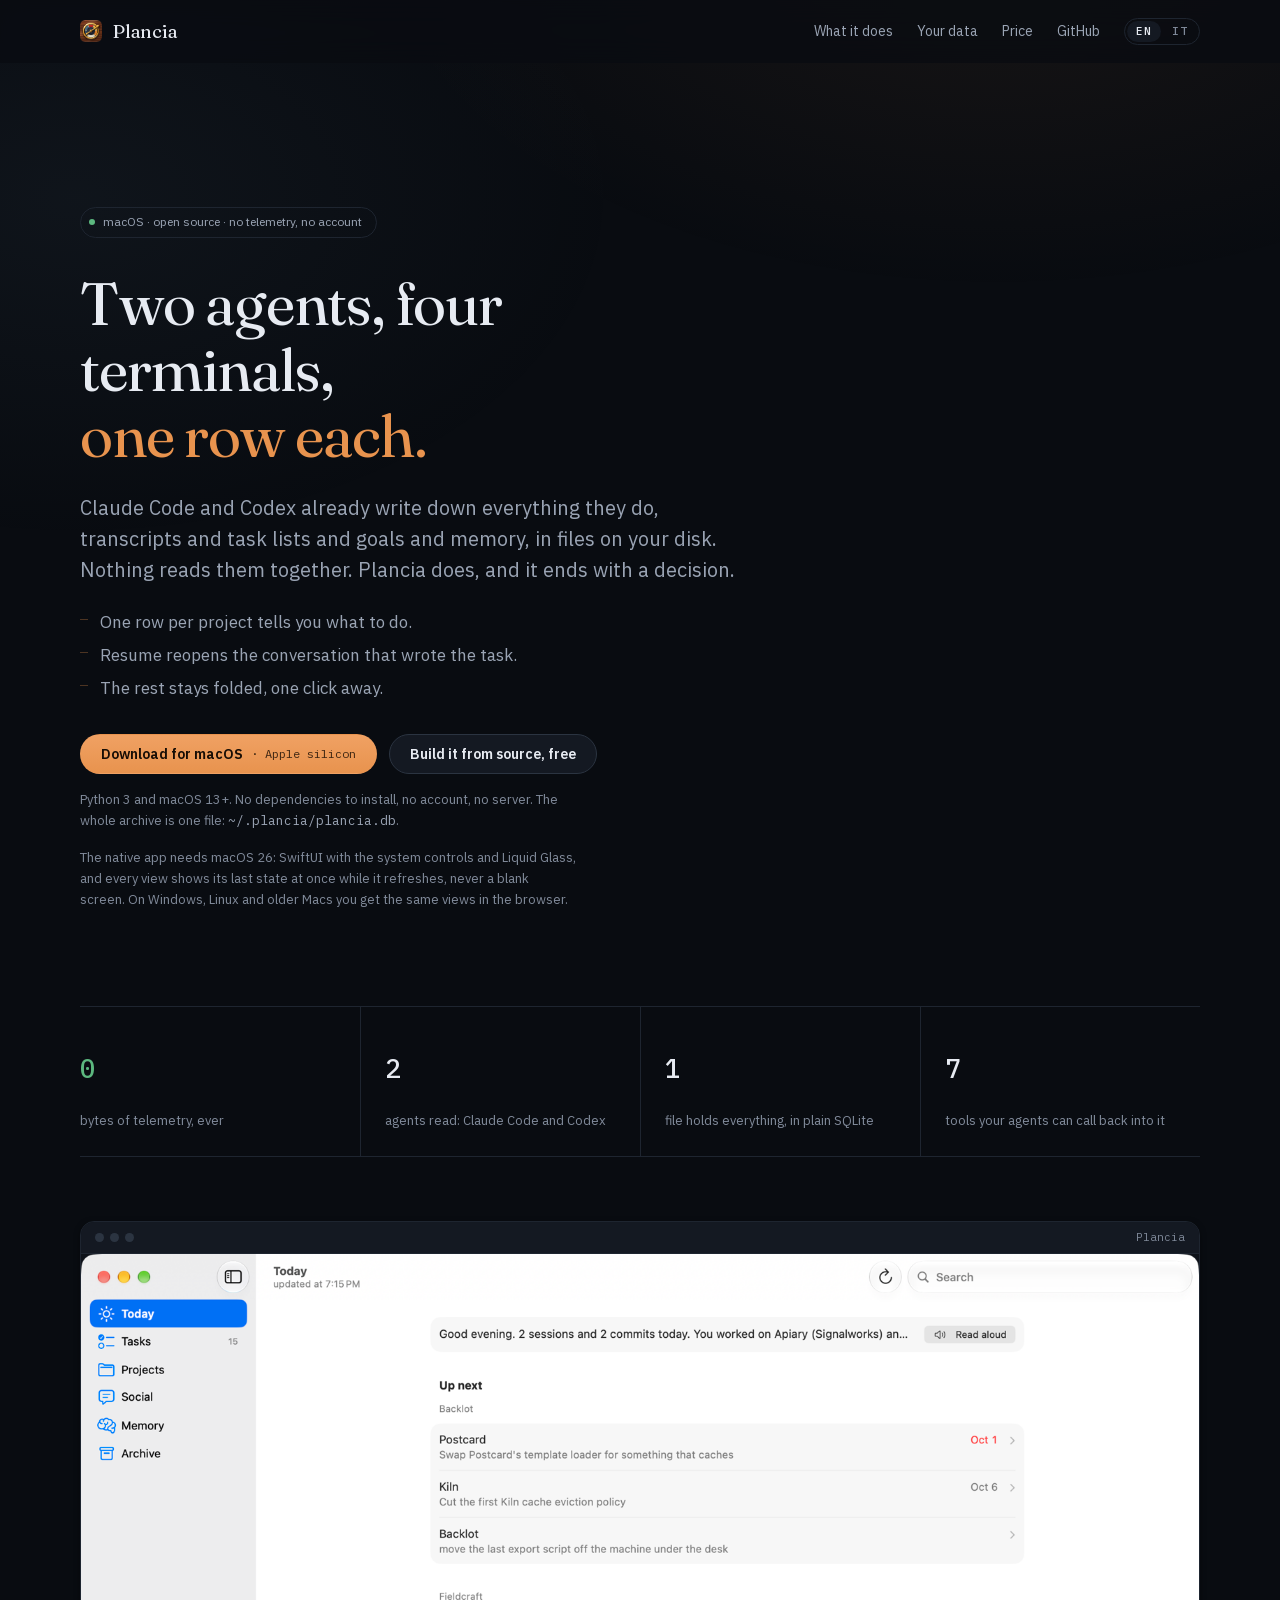
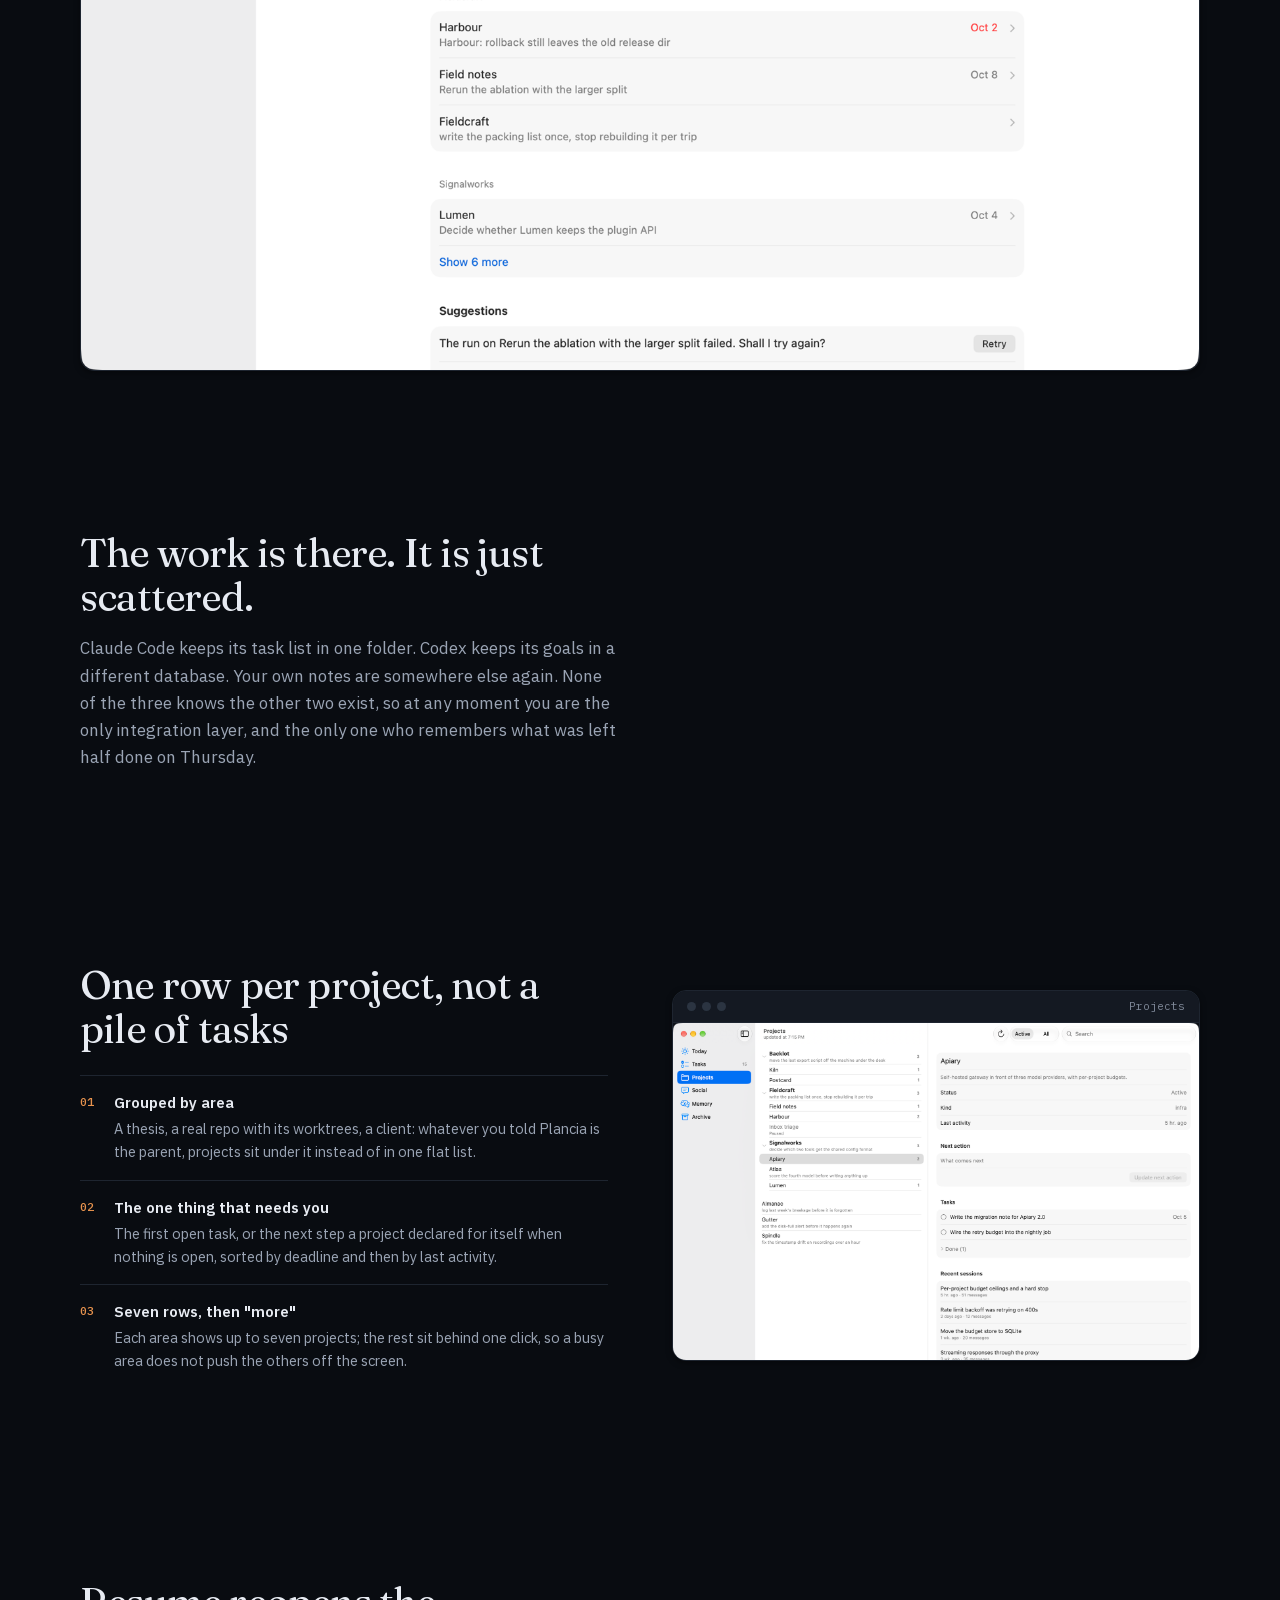
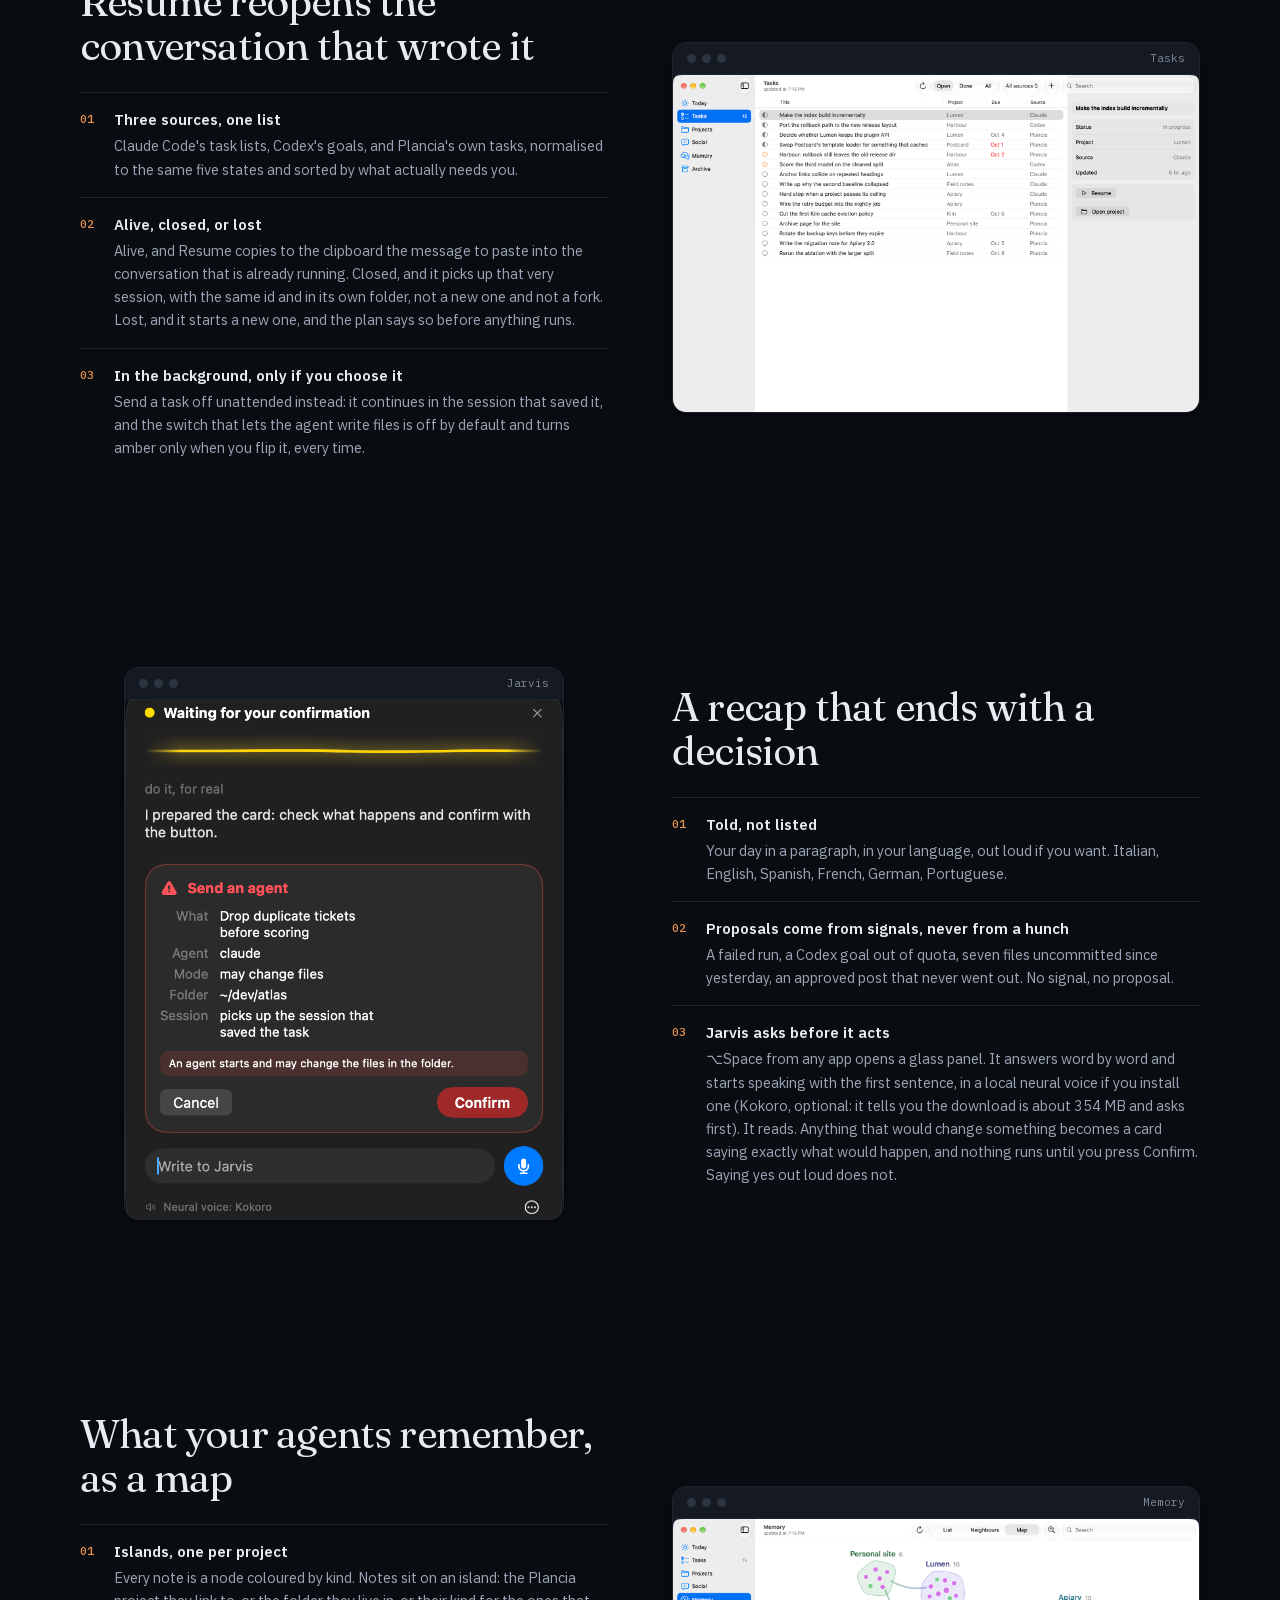
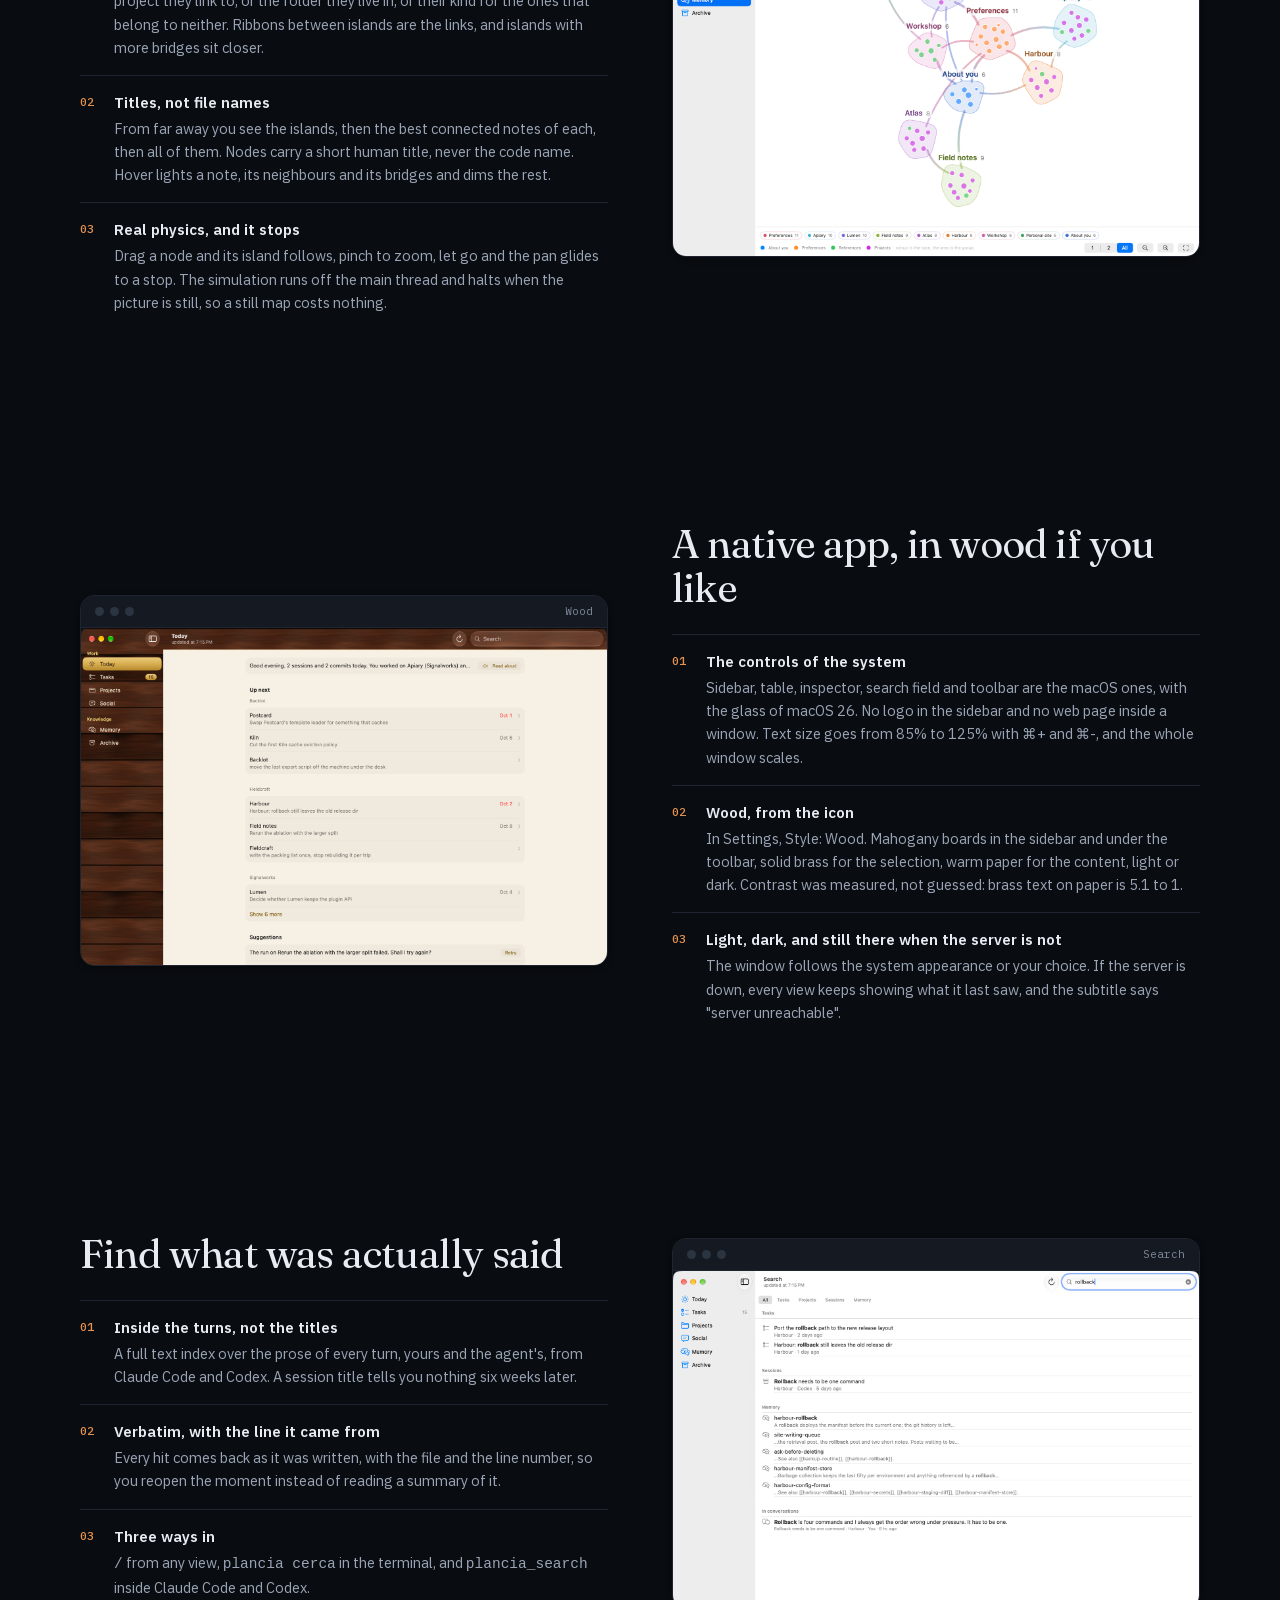
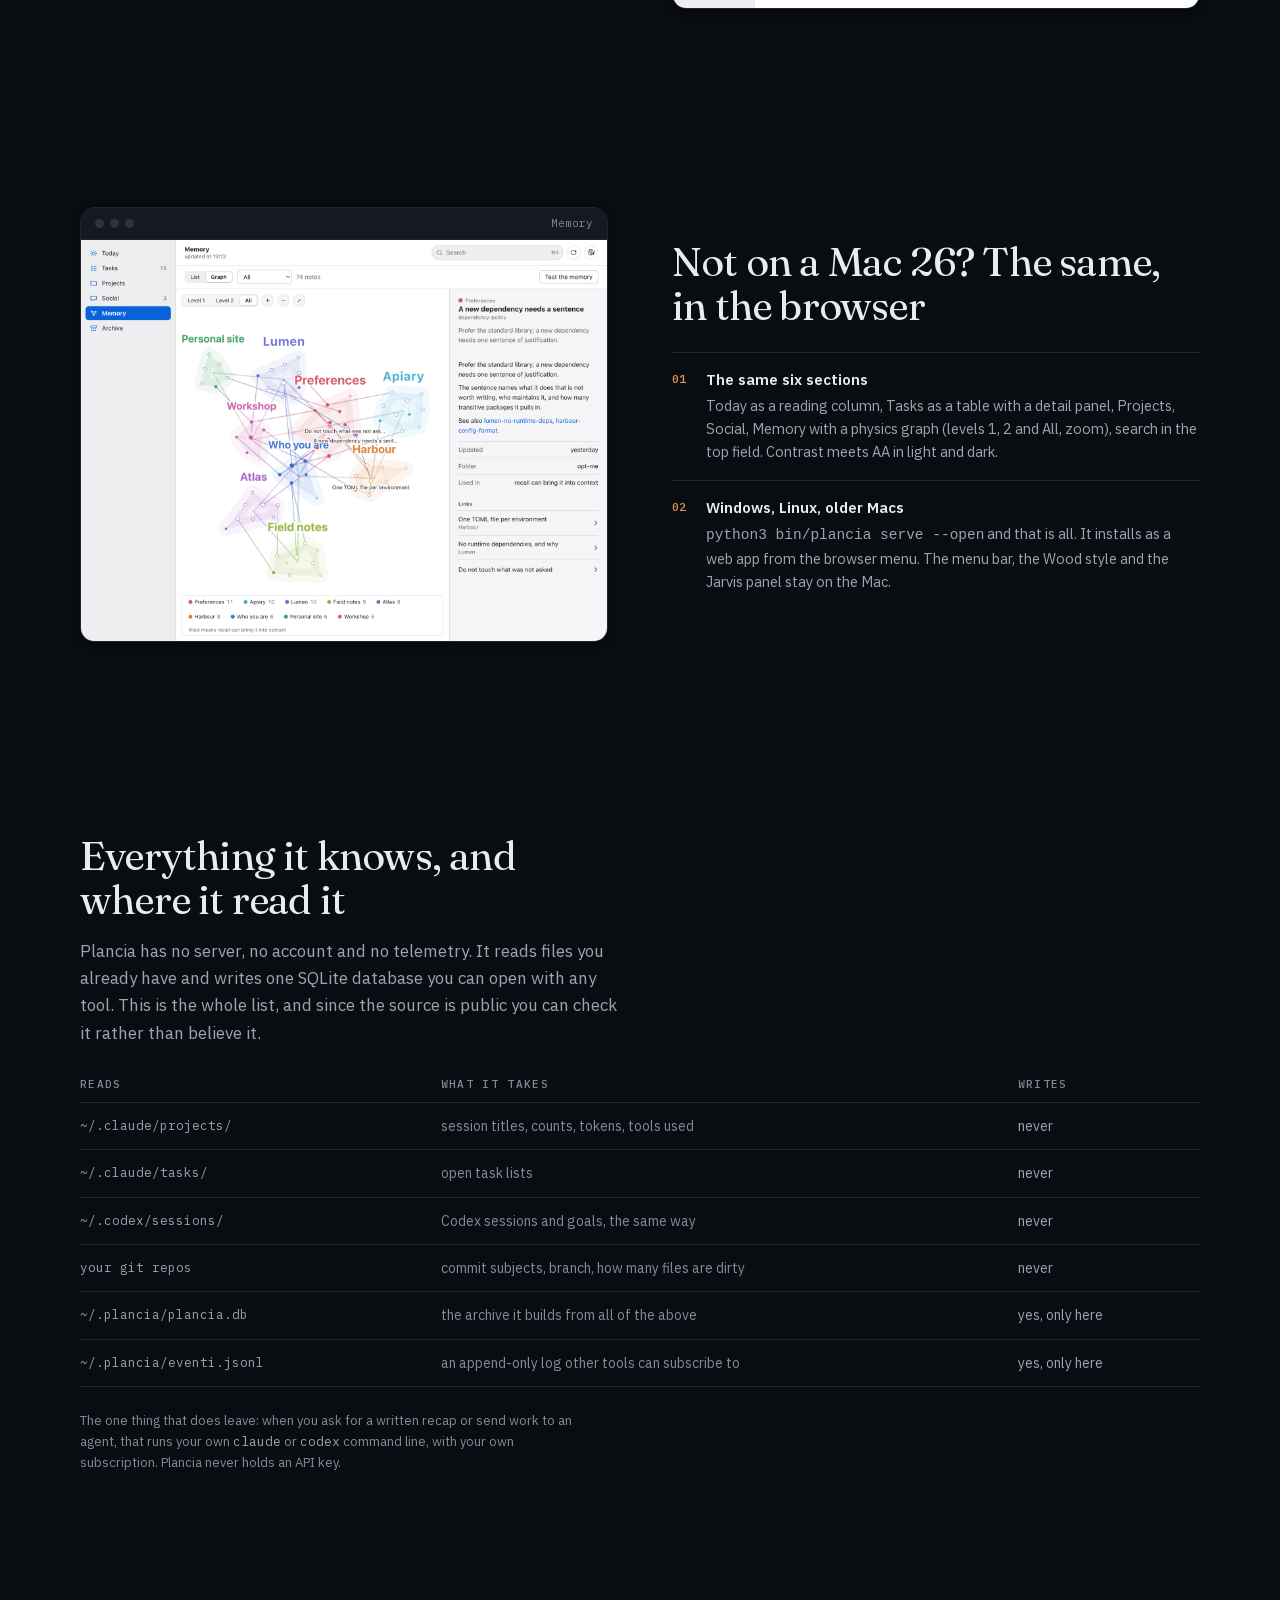
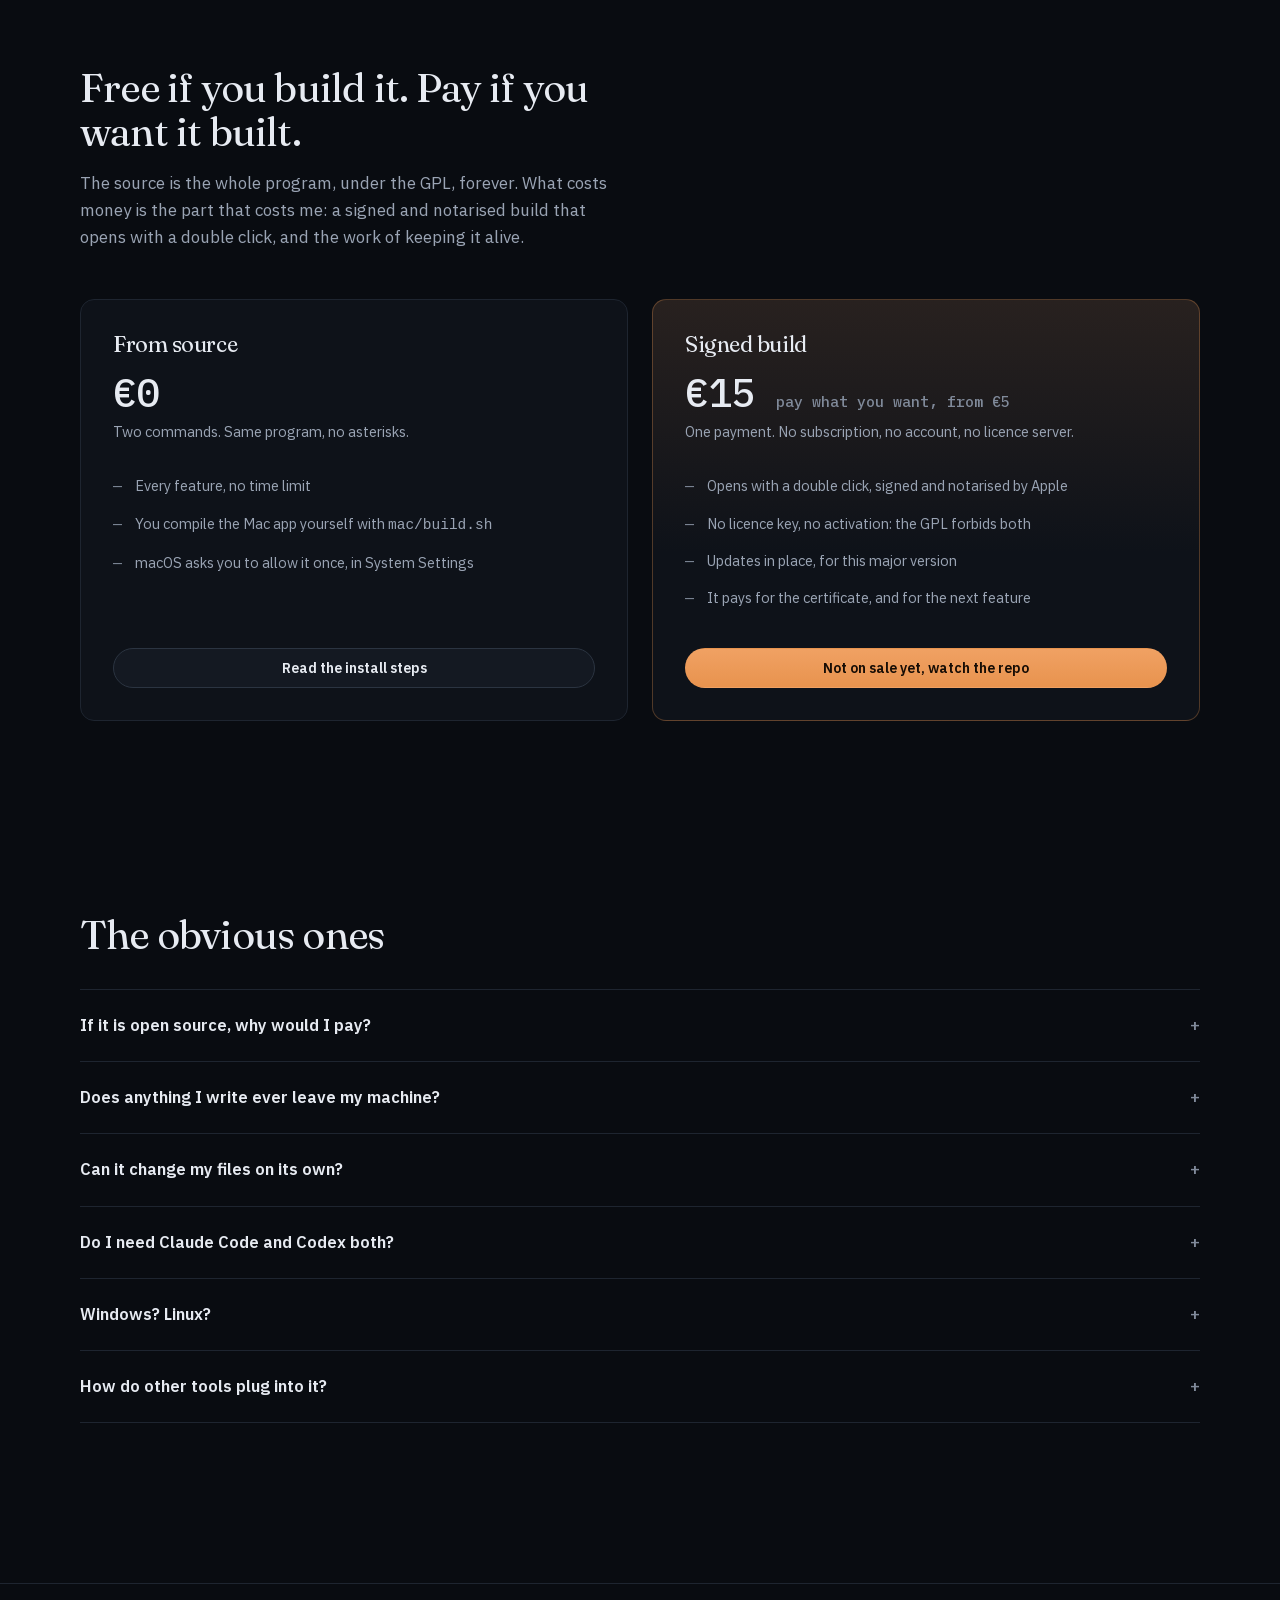
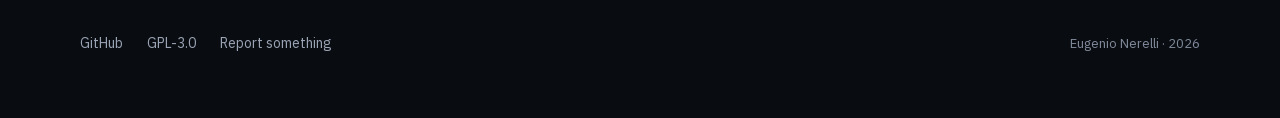
==== commit 976b4774: "[22-SCHERMATE] Schermate e testi della 2.0: app Mac, web, sito, note Le immagini dei due README e de" ====
--- a/site/index.html
+++ b/site/index.html
@@ -4,11 +4,11 @@
 <meta charset="utf-8">
 <meta name="viewport" content="width=device-width, initial-scale=1">
 <title>Plancia: one row per project, for the work you do with AI</title>
-<meta name="description" content="Plancia reads what Claude Code and Codex already write on your disk and turns it into one row per project: what to do next, and Resume to reopen the conversation that wrote it. A spoken daily recap closes with a decision. Local only, open source.">
+<meta name="description" content="Plancia reads what Claude Code and Codex already write on your disk and turns it into one row per project: what to do next, and Resume to reopen the conversation that wrote it. A native Mac app with a map of what your agents remember and a voice panel that asks before it acts. Local only, open source.">
 <meta property="og:title" content="Plancia: one row per project, for the work you do with AI">
 <meta property="og:description" content="One row per project, from every coding agent, sorted by what needs you. Resume reopens the conversation that wrote it. A spoken recap that proposes what to do next. Runs on your machine, sends nothing.">
 <meta property="og:type" content="website">
-<meta property="og:image" content="https://nerln.github.io/plancia/img/today.png">
+<meta property="og:image" content="https://nerln.github.io/plancia/img/mac-oggi.png">
 <meta name="twitter:card" content="summary_large_image">
 <link rel="stylesheet" href="style.css">
 <link rel="icon" href="[data-uri]">
@@ -95,10 +95,12 @@
         nessun server. L'archivio è un file solo: <code>~/.plancia/plancia.db</code>.</span>
     </p>
     <p class="postilla">
-      <span data-lingua="en">On macOS 26 and later the native app is glass throughout, and every
-        view shows its last state at once while it refreshes: never a blank screen.</span>
-      <span data-lingua="it">Su macOS 26 e successivi l'app nativa è di vetro su ogni superficie,
-        e ogni vista mostra subito l'ultimo stato mentre si aggiorna: mai una schermata vuota.</span>
+      <span data-lingua="en">The native app needs macOS 26: SwiftUI with the system controls and Liquid
+        Glass, and every view shows its last state at once while it refreshes, never a blank screen.
+        On Windows, Linux and older Macs you get the same views in the browser.</span>
+      <span data-lingua="it">L'app nativa chiede macOS 26: SwiftUI con i controlli di sistema e il Liquid
+        Glass, e ogni vista mostra subito l'ultimo stato mentre si aggiorna, mai una schermata vuota.
+        Su Windows, Linux e Mac più vecchi le stesse viste stanno nel browser.</span>
     </p>
 
     <div class="prove">
@@ -115,8 +117,8 @@
     <div class="vetrina" data-sale>
       <div class="telaio">
         <div class="cima"><i></i><i></i><i></i><span>Plancia</span></div>
-        <img src="img/today.png" width="1600" height="1220"
-             alt="Plancia's Next up panel: one row per project, grouped by area, each showing what to do next.">
+        <img src="img/mac-oggi.png" width="1600" height="1025"
+             alt="Plancia for Mac, Today: the recap in one line and one row per project, grouped by area, each showing what to do next.">
       </div>
     </div>
   </div>
@@ -178,9 +180,9 @@
       </ul>
     </div>
     <div class="telaio" data-sale>
-      <div class="cima"><i></i><i></i><i></i><span>Today</span></div>
-      <img src="img/today.png" width="1600" height="1220"
-           alt="The Next up panel: one row per project, grouped by area, each with what is next and when.">
+      <div class="cima"><i></i><i></i><i></i><span>Projects</span></div>
+      <img src="img/mac-progetti.png" width="1600" height="1025"
+           alt="Projects grouped by area on the left, the selected project on the right with its next action, tasks and recent sessions.">
     </div>
   </div>
 </section>
@@ -204,29 +206,32 @@
         <li data-lingua="en"><span class="segno">02</span><div>
           <b>Alive, closed, or lost</b>
           <p>Alive, and Resume copies to the clipboard the message to paste into the conversation
-             that is already running. Closed, and it opens a Terminal on its own, right there.
-             Lost, and it says so, and starts over.</p></div></li>
+             that is already running. Closed, and it picks up that very session, with the same id
+             and in its own folder, not a new one and not a fork. Lost, and it starts a new
+             one, and the plan says so before anything runs.</p></div></li>
         <li data-lingua="it"><span class="segno">02</span><div>
           <b>Viva, chiusa o persa</b>
           <p>Viva, e Riprendi copia negli appunti il messaggio da incollare nella conversazione
-             già aperta. Chiusa, e apre da sola un Terminale, lì per lì. Persa, e lo dice, e
-             riparte da zero.</p></div></li>
+             già aperta. Chiusa, e riprende proprio quella sessione, con lo stesso id e nella sua
+             cartella, non una nuova e non una copia. Persa, e ne parte una nuova, e il piano
+             lo dice prima che parta qualcosa.</p></div></li>
 
         <li data-lingua="en"><span class="segno">03</span><div>
           <b>In the background, only if you choose it</b>
-          <p>Send a task off unattended instead: the switch that lets the agent write files is
-             off by default and turns amber only when you flip it, every time.</p></div></li>
+          <p>Send a task off unattended instead: it continues in the session that saved it, and the
+             switch that lets the agent write files is off by default and turns amber only when you
+             flip it, every time.</p></div></li>
         <li data-lingua="it"><span class="segno">03</span><div>
           <b>In background, solo se lo scegli</b>
-          <p>Manda un task in background invece di riprenderlo: l'interruttore che lascia scrivere
-             i file all'agente è spento di default e diventa ambra solo quando lo accendi, ogni
-             volta.</p></div></li>
+          <p>Manda un task in background invece di riprenderlo: prosegue nella sessione che l'ha
+             salvato, e l'interruttore che lascia scrivere i file all'agente è spento di default e
+             diventa ambra solo quando lo accendi, ogni volta.</p></div></li>
       </ul>
     </div>
     <div class="telaio" data-sale>
-      <div class="cima"><i></i><i></i><i></i><span>All tasks</span></div>
-      <img src="img/board.png" width="1600" height="1220"
-           alt="All tasks: a Resume button on every row, and a background-dispatch button in the corner for sending work off unattended.">
+      <div class="cima"><i></i><i></i><i></i><span>Tasks</span></div>
+      <img src="img/mac-task.png" width="1600" height="1025"
+           alt="All tasks as a table, with the Resume button in the inspector of the selected one.">
     </div>
   </div>
 </section>
@@ -257,21 +262,124 @@
              ieri, un post approvato e mai uscito. Se il segnale non c'è, la proposta non c'è.</p></div></li>
 
         <li data-lingua="en"><span class="segno">03</span><div>
-          <b>Say "do it"</b>
-          <p>⌥Space from any app opens the voice panel. It listens continuously and works out from
-             the silence when you are done. Questions about your own data answer in a tenth of a
-             second, with no model involved.</p></div></li>
+          <b>Jarvis asks before it acts</b>
+          <p>⌥Space from any app opens a glass panel. It answers word by word and starts speaking with
+             the first sentence, in a local neural voice if you install one (Kokoro, optional: it
+             tells you the download is about 354 MB and asks first). It reads. Anything that would
+             change something becomes a card saying exactly what would happen, and nothing runs until
+             you press Confirm. Saying yes out loud does not.</p></div></li>
         <li data-lingua="it"><span class="segno">03</span><div>
-          <b>Dì "fallo"</b>
-          <p>⌥Spazio da qualsiasi app apre il pannello vocale. Ascolta di continuo e capisce dal
-             silenzio quando hai finito. Le domande sui tuoi dati rispondono in un decimo di
-             secondo, senza chiamare nessun modello.</p></div></li>
+          <b>Jarvis chiede prima di agire</b>
+          <p>⌥Spazio da qualsiasi app apre un pannello di vetro. Risponde parola per parola e comincia
+             a parlare con la prima frase, con una voce neurale locale se la installi (Kokoro,
+             facoltativa: ti dice che il download è di circa 354 MB e te lo chiede prima). Legge.
+             Tutto ciò che cambierebbe qualcosa diventa una scheda che dice esattamente cosa
+             succederebbe, e non parte niente finché non premi Conferma. Dirlo a voce non basta.</p></div></li>
       </ul>
     </div>
+    <div class="telaio" data-sale style="max-width:440px;justify-self:center">
+      <div class="cima"><i></i><i></i><i></i><span>Jarvis</span></div>
+      <img src="img/mac-jarvis.png" width="800" height="948"
+           alt="The Jarvis panel with a confirmation card: send an agent, with what it will do, which agent, in which folder, and Cancel and Confirm buttons.">
+    </div>
+  </div>
+</section>
+
+<!-- ------------------------------------------------------------- memoria -->
+<section>
+  <div class="wrap doppia">
+    <div>
+      <h2 data-lingua="en">What your agents remember, as a map</h2>
+      <h2 data-lingua="it">Quello che ricordano i tuoi agenti, come una mappa</h2>
+      <ul class="elenco">
+        <li data-lingua="en"><span class="segno">01</span><div>
+          <b>Islands, one per project</b>
+          <p>Every note is a node coloured by kind. Notes sit on an island: the Plancia project they
+             link to, or the folder they live in, or their kind for the ones that belong to neither.
+             Ribbons between islands are the links, and islands with more bridges sit closer.</p></div></li>
+        <li data-lingua="it"><span class="segno">01</span><div>
+          <b>Isole, una per progetto</b>
+          <p>Ogni scheda è un nodo colorato per tipo. Le schede stanno su un'isola: il progetto di
+             Plancia a cui sono legate, o la cartella in cui vivono, o il loro tipo per quelle che
+             non appartengono a nessuno. I nastri fra le isole sono i legami, e le isole con più ponti
+             stanno più vicine.</p></div></li>
+
+        <li data-lingua="en"><span class="segno">02</span><div>
+          <b>Titles, not file names</b>
+          <p>From far away you see the islands, then the best connected notes of each, then all of
+             them. Nodes carry a short human title, never the code name. Hover lights a note, its
+             neighbours and its bridges and dims the rest.</p></div></li>
+        <li data-lingua="it"><span class="segno">02</span><div>
+          <b>Titoli, non nomi di file</b>
+          <p>Da lontano si vedono le isole, poi le schede più collegate di ciascuna, poi tutte. I nodi
+             portano un titolo breve e leggibile, mai il nome in codice. Il passaggio del mouse
+             accende una scheda, le sue vicine e i suoi ponti, e abbassa il resto.</p></div></li>
+
+        <li data-lingua="en"><span class="segno">03</span><div>
+          <b>Real physics, and it stops</b>
+          <p>Drag a node and its island follows, pinch to zoom, let go and the pan glides to a stop.
+             The simulation runs off the main thread and halts when the picture is still, so a
+             still map costs nothing.</p></div></li>
+        <li data-lingua="it"><span class="segno">03</span><div>
+          <b>Fisica vera, che si ferma</b>
+          <p>Trascini un nodo e la sua isola lo segue, pizzichi per lo zoom, lasci andare e lo
+             spostamento scivola fino a fermarsi. La simulazione gira fuori dal thread principale e si
+             ferma quando l'immagine sta ferma, quindi una mappa ferma non costa niente.</p></div></li>
+      </ul>
+    </div>
     <div class="telaio" data-sale>
-      <div class="cima"><i></i><i></i><i></i><span>Today</span></div>
-      <img src="img/recap.png" width="1600" height="1220"
-           alt="The recap read in one paragraph, with the proposal it ends on.">
+      <div class="cima"><i></i><i></i><i></i><span>Memory</span></div>
+      <img src="img/mac-memoria.png" width="1600" height="1025"
+           alt="The memory map: nine islands, one per project or kind of note, joined by ribbons for the links between them.">
+    </div>
+  </div>
+</section>
+
+<!-- ------------------------------------------------------------- legno -->
+<section>
+  <div class="wrap doppia rovescia">
+    <div>
+      <h2 data-lingua="en">A native app, in wood if you like</h2>
+      <h2 data-lingua="it">Un'app nativa, di legno se ti piace</h2>
+      <ul class="elenco">
+        <li data-lingua="en"><span class="segno">01</span><div>
+          <b>The controls of the system</b>
+          <p>Sidebar, table, inspector, search field and toolbar are the macOS ones, with the glass
+             of macOS 26. No logo in the sidebar and no web page inside a window. Text size goes
+             from 85% to 125% with ⌘+ and ⌘-, and the whole window scales.</p></div></li>
+        <li data-lingua="it"><span class="segno">01</span><div>
+          <b>I controlli del sistema</b>
+          <p>Barra laterale, tabella, Inspector, campo di ricerca e barra degli strumenti sono quelli
+             di macOS, col vetro di macOS 26. Nessun logo nella barra laterale e nessuna pagina web
+             dentro una finestra. La dimensione del testo va dall'85% al 125% con ⌘+ e ⌘-, e scala
+             tutta la finestra.</p></div></li>
+
+        <li data-lingua="en"><span class="segno">02</span><div>
+          <b>Wood, from the icon</b>
+          <p>In Settings, Style: Wood. Mahogany boards in the sidebar and under the toolbar, solid
+             brass for the selection, warm paper for the content, light or dark. Contrast was measured,
+             not guessed: brass text on paper is 5.1 to 1.</p></div></li>
+        <li data-lingua="it"><span class="segno">02</span><div>
+          <b>Legno, dall'icona</b>
+          <p>Nelle Impostazioni, Stile: Legno. Tavole di mogano nella barra laterale e sotto la barra
+             degli strumenti, ottone pieno per la selezione, carta calda per il contenuto, chiaro o
+             scuro. Il contrasto è misurato, non a occhio: il testo d'ottone sulla carta è 5,1 a 1.</p></div></li>
+
+        <li data-lingua="en"><span class="segno">03</span><div>
+          <b>Light, dark, and still there when the server is not</b>
+          <p>The window follows the system appearance or your choice. If the server is down, every
+             view keeps showing what it last saw, and the subtitle says "server unreachable".</p></div></li>
+        <li data-lingua="it"><span class="segno">03</span><div>
+          <b>Chiaro, scuro, e c'è anche quando il server non c'è</b>
+          <p>La finestra segue l'aspetto del sistema o la tua scelta. Se il server è spento, ogni vista
+             continua a mostrare quello che aveva visto, e il sottotitolo dice "server non
+             raggiungibile".</p></div></li>
+      </ul>
+    </div>
+    <div class="telaio" data-sale>
+      <div class="cima"><i></i><i></i><i></i><span>Wood</span></div>
+      <img src="img/mac-legno.png" width="1600" height="1025"
+           alt="Today in the Wood style: mahogany boards in the sidebar and under the toolbar, brass for the selection.">
     </div>
   </div>
 </section>
@@ -313,8 +421,46 @@
     </div>
     <div class="telaio" data-sale>
       <div class="cima"><i></i><i></i><i></i><span>Search</span></div>
-      <img src="img/cerca.png" width="1600" height="1220"
-           alt="The search view: turns matching a phrase, each with the file and line it came from.">
+      <img src="img/mac-ricerca.png" width="1600" height="1025"
+           alt="The search view: tasks, sessions, memory notes and conversation turns matching a word.">
+    </div>
+  </div>
+</section>
+
+<!-- ------------------------------------------------------------- web -->
+<section>
+  <div class="wrap doppia rovescia">
+    <div>
+      <h2 data-lingua="en">Not on a Mac 26? The same, in the browser</h2>
+      <h2 data-lingua="it">Non hai un Mac 26? Le stesse cose, nel browser</h2>
+      <ul class="elenco">
+        <li data-lingua="en"><span class="segno">01</span><div>
+          <b>The same six sections</b>
+          <p>Today as a reading column, Tasks as a table with a detail panel, Projects, Social, Memory
+             with a physics graph (levels 1, 2 and All, zoom), search in the top field. Contrast
+             meets AA in light and dark.</p></div></li>
+        <li data-lingua="it"><span class="segno">01</span><div>
+          <b>Le stesse sei sezioni</b>
+          <p>Oggi come colonna di lettura, Task come tabella con un pannello di dettaglio, Progetti,
+             Social, Memoria con un grafo a fisica (livelli 1, 2 e Tutto, zoom), la ricerca nel campo
+             in alto. Il contrasto rispetta AA in chiaro e in scuro.</p></div></li>
+
+        <li data-lingua="en"><span class="segno">02</span><div>
+          <b>Windows, Linux, older Macs</b>
+          <p><code>python3 bin/plancia serve --open</code> and that is all. It installs as a web app
+             from the browser menu. The menu bar, the Wood style and the Jarvis panel stay on the
+             Mac.</p></div></li>
+        <li data-lingua="it"><span class="segno">02</span><div>
+          <b>Windows, Linux, Mac più vecchi</b>
+          <p><code>python3 bin/plancia serve --open</code> e basta. Si installa come app web dal menu
+             del browser. La barra dei menu, lo stile Legno e il pannello Jarvis restano sul
+             Mac.</p></div></li>
+      </ul>
+    </div>
+    <div class="telaio" data-sale>
+      <div class="cima"><i></i><i></i><i></i><span>Memory</span></div>
+      <img src="img/web-memoria.png" width="1600" height="1220"
+           alt="The memory graph in the browser dashboard, with the islands, the legend and the detail of the selected note.">
     </div>
   </div>
 </section>
